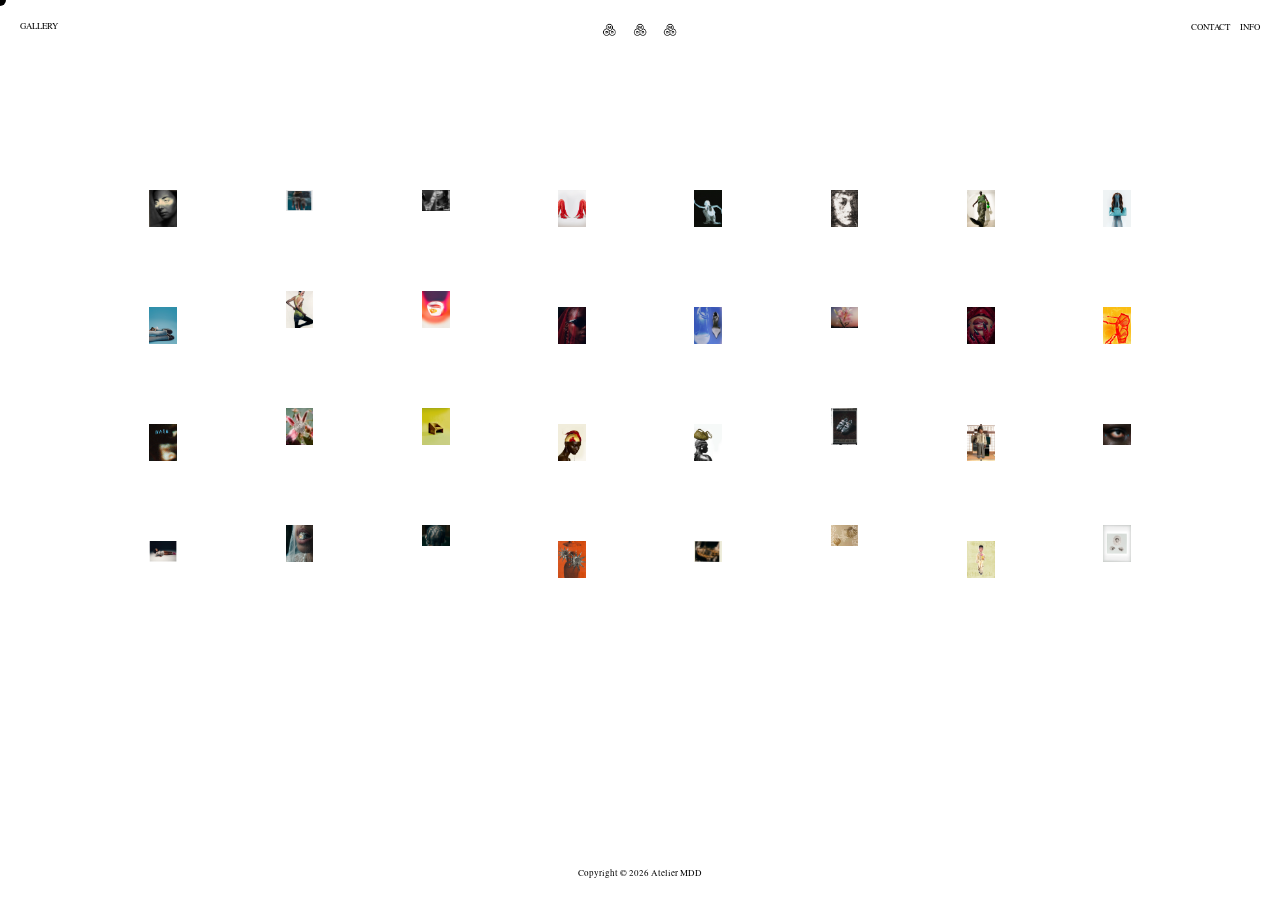
==== gallery.html @ 3c40cfc9 "flavicon all pages" ====
<!DOCTYPE html>
<html lang="fr">
<head>
    <meta charset="UTF-8">
    <meta name="viewport" content="width=device-width, initial-scale=1.0">
    <title>Maïssane - Gallery</title>
    <link rel="icon" type="image/png" href="favicon.png">
    <link rel="stylesheet" href="style.css">
    <script src="script.js" defer></script>
    <style>
        .gallery-masonry img {
            position: relative;
            display: block; /* Évite les décalages de ligne */
            cursor: pointer;
            transition: opacity 0.3s ease;
        }

        .gallery-masonry img:hover {
            opacity: 0.8;
        }

        /* NOUVEL OVERLAY GALLERY */
        #gallery-overlay {
            position: fixed;
            top: 0;
            left: 0;
            width: 100%;
            height: 100%;
            background: rgba(255, 255, 255, 0.6);
            z-index: 2000; /* Maintenu à 2000 pour que l'expertise-list (2001) soit au-dessus */
            display: flex;
            justify-content: center;
            align-items: center;
            cursor: zoom-out;
            opacity: 0;
            visibility: hidden;
            pointer-events: none;
            transition: opacity 0.3s cubic-bezier(0.4, 0, 0.2, 1), visibility 0.3s;
        }

        #gallery-overlay.active {
            opacity: 1;
            visibility: visible;
            pointer-events: auto;
        }

        #gallery-overlay img {
            max-width: 90%;
            max-height: 85vh;
            object-fit: contain;
            box-shadow: 0 0 40px rgba(211, 211, 211, 0.5);
            cursor: zoom-out;
        }

        body.gallery-open {
            overflow: hidden;
        }
        
        /* Désactiver le curseur sur mobile/tablette */
        @media (max-width: 1024px) {
            .cursor-follower {
                display: none !important;
            }
        }

    </style>
</head>
<body class="is-gallery">
    <div class="cursor-follower"></div>

    <header class="site-header">
        <nav>
            <div class="nav-left">
                <a href="gallery.html" class="nav-item">GALLERY</a>
            </div>
            <div class="nav-right">
                <a href="#" class="nav-item" id="contact-btn">CONTACT</a>
                <a href="info.html" class="nav-item">INFO</a>
            </div>
        </nav>
    </header>

    <div class="expertise-list">
        <span>ARTISTIC DIRECTION</span>
        <span>ILLUSTRATION</span>
        <span>GRAPHIC DESIGN</span>
        <span>BRANDING</span>
        <span>TYPOGRAPHY</span>
        <span>SCENOGRAPHY</span>
        <span>MOTION DESIGN</span>
        <span>PACKAGING</span>
        <span>POSTER</span>
        <span>EDITORIAL</span>
        <span>ARTIFICIAL INTELLIGENCE</span>
        <span>PHOTO EDITING</span>
        <span>FILM DIRECTOR</span>
        <span>WEBSITE</span>
    </div>

    <main class="hero">
        <div class="logo-container">
            <a href="index.html">
                <img src="projets/logo/anim_logovf.gif" alt="Maïssane Animated Logo" class="animated-main-logo">
            </a>
        </div>

        <section class="gallery-section">
            <div class="gallery-masonry">
                <!-- 18 images réparties sur 8 colonnes -->
                <img src="projets/gallery/17.webp" alt="Gallery image 17">
                <img src="projets/gallery/01.webp" alt="Gallery image 1">
                <img src="projets/gallery/02.webp" alt="Gallery image 2">
                <img src="projets/gallery/03.webp" alt="Gallery image 3">
                <img src="projets/gallery/04.webp" alt="Gallery image 4">
                <img src="projets/gallery/05.webp" alt="Gallery image 5">
                <img src="projets/gallery/06.webp" alt="Gallery image 6">
                <img src="projets/gallery/07.webp" alt="Gallery image 7">
                <img src="projets/gallery/08.webp" alt="Gallery image 8">
                <img src="projets/gallery/09.webp" alt="Gallery image 9">
                <img src="projets/gallery/18.webp" alt="Gallery image 18">
                <img src="projets/gallery/10.webp" alt="Gallery image 10">
                <img src="projets/gallery/11.webp" alt="Gallery image 11">
                <img src="projets/gallery/12.webp" alt="Gallery image 12">
                <img src="projets/gallery/13.webp" alt="Gallery image 13">
                <img src="projets/gallery/14.webp" alt="Gallery image 14">
                <img src="projets/gallery/15.webp" alt="Gallery image 15">
                <img src="projets/gallery/16.webp" alt="Gallery image 16">
                <img src="projets/gallery/19.webp" alt="Gallery image 19">
                <img src="projets/gallery/20.webp" alt="Gallery image 20">
                <img src="projets/gallery/21.webp" alt="Gallery image 21">
                <img src="projets/gallery/22.webp" alt="Gallery image 22">
                <img src="projets/gallery/23.webp" alt="Gallery image 23">
                <img src="projets/gallery/24.webp" alt="Gallery image 24">
                <img src="projets/gallery/25.webp" alt="Gallery image 25">
                <img src="projets/gallery/26.webp" alt="Gallery image 26">
                <img src="projets/gallery/27.webp" alt="Gallery image 27">
                <img src="projets/gallery/28.webp" alt="Gallery image 28">
                <img src="projets/gallery/29.webp" alt="Gallery image 29">
                <img src="projets/gallery/30.webp" alt="Gallery image 30">
                <img src="projets/gallery/31.webp" alt="Gallery image 31">
                <img src="projets/gallery/32.webp" alt="Gallery image 32">


            </div>
            <footer class="site-footer">Copyright © 2026 Atelier MDD</footer>
        </section>
    </main>

    <!-- NOUVEL OVERLAY POUR L'AGRANDISSEMENT -->
    <div id="gallery-overlay">
        <img src="" alt="Expanded view" id="gallery-full-img">
    </div>

    <div id="contact-overlay">
        <div class="overlay-content">
            <div class="contact-details">
                <span class="contact-item">Let's work together</span>
                <a href="mailto:maissane.dia@gmail.com" class="contact-item contact-email">maissane.dia@gmail.com</a>
                <a href="tel:+33618434195" class="contact-item contact-phone">+33 6 18 43 41 95</a>
                <a href="https://www.linkedin.com/in/maïssane-dia-deverre-a1b712229/" target="_blank" class="contact-item contact-linkedin">LinkedIn</a>
                <a href="https://www.instagram.com/maissane.ddv/" target="_blank" class="contact-item contact-instagram">Instagram</a>
            </div>
        </div>
    </div>

    <script>
        document.addEventListener('DOMContentLoaded', () => {
            const galleryImages = document.querySelectorAll('.gallery-masonry img');
            const overlay = document.getElementById('gallery-overlay');
            const fullImg = document.getElementById('gallery-full-img');
            
            // Ouvrir l'overlay
            galleryImages.forEach(img => {
                img.addEventListener('click', () => {
                    fullImg.src = img.src;
                    overlay.classList.add('active');
                    document.body.classList.add('gallery-open');
                });
            });

            // Fonctions de fermeture
            const closeGallery = () => {
                overlay.classList.remove('active');
                document.body.classList.remove('gallery-open');
                setTimeout(() => { if(!overlay.classList.contains('active')) fullImg.src = ''; }, 300); // Nettoie la source après l'animation
            };

            overlay.addEventListener('click', () => {
                closeGallery();
            });

            // Touche Échap
            document.addEventListener('keydown', (e) => {
                if (e.key === 'Escape' && overlay.classList.contains('active')) {
                    closeGallery();
                }
            });
        });
    </script>
</body>
</html>
---- style.css ----
/* --- CORRECTION CONTACT OVERLAY --- */

#contact-overlay {
  position: fixed;
  top: 0;
  left: 0;
  width: 100%;
  height: 100%;
  background-color: #000; /* À adapter selon votre charte */
  z-index: 9999;
  
  /* Centrage fluide du contenu */
  display: flex;
  flex-direction: column;
  justify-content: center;
  
  /* Padding proportionnel au viewport pour éviter les bords collés */
  padding: clamp(1.5rem, 8vw, 6rem);
  box-sizing: border-box;
  
  /* Gestion de l'affichage */
  opacity: 0;
  visibility: hidden;
  transition: opacity 0.4s cubic-bezier(0.25, 1, 0.5, 1), visibility 0.4s;
}

#contact-overlay.active {
  opacity: 1;
  visibility: visible;
}

.overlay-content {
  width: 100%;
  max-width: 1600px; /* Limite sur écrans ultra-larges */
  margin: 0 auto;
}

.contact-details {
  display: flex;
  /* Disposition verticale stable pour tous les viewports non-desktop */
  flex-direction: column;
  align-items: flex-start;
  
  /* Gap fluide : s'adapte à la hauteur disponible sans calculs fixes */
  gap: clamp(1.5rem, 5vh, 4rem);
}

.contact-item {
  color: #fff;
  text-decoration: none;
  line-height: 1.1;
  font-weight: 500;
  
  /* Taille de texte ultra-adaptative */
  /* Min: 1.5rem, Idéal: 7vw, Max: 5rem */
  font-size: clamp(1.5rem, 7vw, 5rem);
  
  /* Sécurité anti-débordement pour les emails longs sur écrans très étroits */
  word-break: break-word;
  max-width: 100%;
  
  transition: opacity 0.3s ease;
}

.contact-item:hover {
  opacity: 0.5;
}

/* --- RÉTABLISSEMENT DESKTOP --- */
/* On ne repasse en horizontal que lorsque l'espace est amplement suffisant (Desktop) */
@media (min-width: 1024px) {
  .contact-details {
    /* Si vous souhaitez conserver l'alignement horizontal sur Desktop sans régression */
    flex-direction: row;
    flex-wrap: wrap;
    justify-content: space-between;
    align-items: flex-end;
  }

  .contact-item {
    /* Ajustement de la taille pour le format horizontal */
    font-size: clamp(1.2rem, 3vw, 2.5rem);
    max-width: auto;
  }
}
/* --- CORRECTION CONTACT OVERLAY --- */

#contact-overlay {
  position: fixed;
  top: 0;
  left: 0;
  width: 100%;
  height: 100%;
  background-color: #000; /* À adapter selon votre charte */
  z-index: 9999;
  
  /* Centrage fluide du contenu */
  display: flex;
  flex-direction: column;
  justify-content: center;
  
  /* Padding proportionnel au viewport pour éviter les bords collés */
  padding: clamp(1.5rem, 8vw, 6rem);
  box-sizing: border-box;
  
  /* Gestion de l'affichage */
  opacity: 0;
  visibility: hidden;
  transition: opacity 0.4s cubic-bezier(0.25, 1, 0.5, 1), visibility 0.4s;
}

#contact-overlay.active {
  opacity: 1;
  visibility: visible;
}

.overlay-content {
  width: 100%;
  max-width: 1600px; /* Limite sur écrans ultra-larges */
  margin: 0 auto;
}

.contact-details {
  display: flex;
  /* Disposition verticale stable pour tous les viewports non-desktop */
  flex-direction: column;
  align-items: flex-start;
  
  /* Gap fluide : s'adapte à la hauteur disponible sans calculs fixes */
  gap: clamp(1.5rem, 5vh, 4rem);
}

.contact-item {
  color: #fff;
  text-decoration: none;
  line-height: 1.1;
  font-weight: 500;
  
  /* Taille de texte ultra-adaptative */
  /* Min: 1.5rem, Idéal: 7vw, Max: 5rem */
  font-size: clamp(1.5rem, 7vw, 5rem);
  
  /* Sécurité anti-débordement pour les emails longs sur écrans très étroits */
  word-break: break-word;
  max-width: 100%;
  
  transition: opacity 0.3s ease;
}

.contact-item:hover {
  opacity: 0.5;
}

/* --- RÉTABLISSEMENT DESKTOP --- */
/* On ne repasse en horizontal que lorsque l'espace est amplement suffisant (Desktop) */
@media (min-width: 1024px) {
  .contact-details {
    /* Si vous souhaitez conserver l'alignement horizontal sur Desktop sans régression */
    flex-direction: row;
    flex-wrap: wrap;
    justify-content: space-between;
    align-items: flex-end;
  }

  .contact-item {
    /* Ajustement de la taille pour le format horizontal */
    font-size: clamp(1.2rem, 3vw, 2.5rem);
    max-width: auto;
  }
}
/* --- CORRECTION CONTACT OVERLAY --- */

#contact-overlay {
  position: fixed;
  top: 0;
  left: 0;
  width: 100%;
  height: 100%;
  background-color: #000; /* À adapter selon votre charte */
  z-index: 9999;
  
  /* Centrage fluide du contenu */
  display: flex;
  flex-direction: column;
  justify-content: center;
  
  /* Padding proportionnel au viewport pour éviter les bords collés */
  padding: clamp(1.5rem, 8vw, 6rem);
  box-sizing: border-box;
  
  /* Gestion de l'affichage */
  opacity: 0;
  visibility: hidden;
  transition: opacity 0.4s cubic-bezier(0.25, 1, 0.5, 1), visibility 0.4s;
}

#contact-overlay.active {
  opacity: 1;
  visibility: visible;
}

.overlay-content {
  width: 100%;
  max-width: 1600px; /* Limite sur écrans ultra-larges */
  margin: 0 auto;
}

.contact-details {
  display: flex;
  /* Disposition verticale stable pour tous les viewports non-desktop */
  flex-direction: column;
  align-items: flex-start;
  
  /* Gap fluide : s'adapte à la hauteur disponible sans calculs fixes */
  gap: clamp(1.5rem, 5vh, 4rem);
}

.contact-item {
  color: #fff;
  text-decoration: none;
  line-height: 1.1;
  font-weight: 500;
  
  /* Taille de texte ultra-adaptative */
  /* Min: 1.5rem, Idéal: 7vw, Max: 5rem */
  font-size: clamp(1.5rem, 7vw, 5rem);
  
  /* Sécurité anti-débordement pour les emails longs sur écrans très étroits */
  word-break: break-word;
  max-width: 100%;
  
  transition: opacity 0.3s ease;
}

.contact-item:hover {
  opacity: 0.5;
}

/* --- RÉTABLISSEMENT DESKTOP --- */
/* On ne repasse en horizontal que lorsque l'espace est amplement suffisant (Desktop) */
@media (min-width: 1024px) {
  .contact-details {
    /* Si vous souhaitez conserver l'alignement horizontal sur Desktop sans régression */
    flex-direction: row;
    flex-wrap: wrap;
    justify-content: space-between;
    align-items: flex-end;
  }

  .contact-item {
    /* Ajustement de la taille pour le format horizontal */
    font-size: clamp(1.2rem, 3vw, 2.5rem);
    max-width: auto;
  }
}
/* --- CORRECTION CONTACT OVERLAY --- */

#contact-overlay {
  position: fixed;
  top: 0;
  left: 0;
  width: 100%;
  height: 100%;
  background-color: #000; /* À adapter selon votre charte */
  z-index: 9999;
  
  /* Centrage fluide du contenu */
  display: flex;
  flex-direction: column;
  justify-content: center;
  
  /* Padding proportionnel au viewport pour éviter les bords collés */
  padding: clamp(1.5rem, 8vw, 6rem);
  box-sizing: border-box;
  
  /* Gestion de l'affichage */
  opacity: 0;
  visibility: hidden;
  transition: opacity 0.4s cubic-bezier(0.25, 1, 0.5, 1), visibility 0.4s;
}

#contact-overlay.active {
  opacity: 1;
  visibility: visible;
}

.overlay-content {
  width: 100%;
  max-width: 1600px; /* Limite sur écrans ultra-larges */
  margin: 0 auto;
}

.contact-details {
  display: flex;
  /* Disposition verticale stable pour tous les viewports non-desktop */
  flex-direction: column;
  align-items: flex-start;
  
  /* Gap fluide : s'adapte à la hauteur disponible sans calculs fixes */
  gap: clamp(1.5rem, 5vh, 4rem);
}

.contact-item {
  color: #fff;
  text-decoration: none;
  line-height: 1.1;
  font-weight: 500;
  
  /* Taille de texte ultra-adaptative */
  /* Min: 1.5rem, Idéal: 7vw, Max: 5rem */
  font-size: clamp(1.5rem, 7vw, 5rem);
  
  /* Sécurité anti-débordement pour les emails longs sur écrans très étroits */
  word-break: break-word;
  max-width: 100%;
  
  transition: opacity 0.3s ease;
}

.contact-item:hover {
  opacity: 0.5;
}

/* --- RÉTABLISSEMENT DESKTOP --- */
/* On ne repasse en horizontal que lorsque l'espace est amplement suffisant (Desktop) */
@media (min-width: 1024px) {
  .contact-details {
    /* Si vous souhaitez conserver l'alignement horizontal sur Desktop sans régression */
    flex-direction: row;
    flex-wrap: wrap;
    justify-content: space-between;
    align-items: flex-end;
  }

  .contact-item {
    /* Ajustement de la taille pour le format horizontal */
    font-size: clamp(1.2rem, 3vw, 2.5rem);
    max-width: auto;
  }
}
/* --- CORRECTION CONTACT OVERLAY --- */

#contact-overlay {
  position: fixed;
  top: 0;
  left: 0;
  width: 100%;
  height: 100%;
  background-color: #000; /* À adapter selon votre charte */
  z-index: 9999;
  
  /* Centrage fluide du contenu */
  display: flex;
  flex-direction: column;
  justify-content: center;
  
  /* Padding proportionnel au viewport pour éviter les bords collés */
  padding: clamp(1.5rem, 8vw, 6rem);
  box-sizing: border-box;
  
  /* Gestion de l'affichage */
  opacity: 0;
  visibility: hidden;
  transition: opacity 0.4s cubic-bezier(0.25, 1, 0.5, 1), visibility 0.4s;
}

#contact-overlay.active {
  opacity: 1;
  visibility: visible;
}

.overlay-content {
  width: 100%;
  max-width: 1600px; /* Limite sur écrans ultra-larges */
  margin: 0 auto;
}

.contact-details {
  display: flex;
  /* Disposition verticale stable pour tous les viewports non-desktop */
  flex-direction: column;
  align-items: flex-start;
  
  /* Gap fluide : s'adapte à la hauteur disponible sans calculs fixes */
  gap: clamp(1.5rem, 5vh, 4rem);
}

.contact-item {
  color: #fff;
  text-decoration: none;
  line-height: 1.1;
  font-weight: 500;
  
  /* Taille de texte ultra-adaptative */
  /* Min: 1.5rem, Idéal: 7vw, Max: 5rem */
  font-size: clamp(1.5rem, 7vw, 5rem);
  
  /* Sécurité anti-débordement pour les emails longs sur écrans très étroits */
  word-break: break-word;
  max-width: 100%;
  
  transition: opacity 0.3s ease;
}

.contact-item:hover {
  opacity: 0.5;
}

/* --- RÉTABLISSEMENT DESKTOP --- */
/* On ne repasse en horizontal que lorsque l'espace est amplement suffisant (Desktop) */
@media (min-width: 1024px) {
  .contact-details {
    /* Si vous souhaitez conserver l'alignement horizontal sur Desktop sans régression */
    flex-direction: row;
    flex-wrap: wrap;
    justify-content: space-between;
    align-items: flex-end;
  }

  .contact-item {
    /* Ajustement de la taille pour le format horizontal */
    font-size: clamp(1.2rem, 3vw, 2.5rem);
    max-width: auto;
  }
}
@font-face {
    font-family: 'TexGyreHerosCn';
    src: url('fonts/texgyreheroscn-regular.woff') format('woff');
    font-weight: normal;
    font-style: normal;
}

@font-face {
    font-family: 'NimbusRoman';
    src: url('fonts/nimbus-roman-no9-l.regular.otf') format('opentype');
    font-weight: normal;
    font-style: normal;
}

@font-face {
    font-family: 'NimbusRomanBold';
    src: url('fonts/nimbus-roman-no9-l.regular.otf') format('opentype');
    font-weight: normal;
    font-style: normal;
}

@font-face {
    font-family: 'NimbusRomanItalic';
    src: url('fonts/nimbus-roman-no9-l.regular-italic.otf') format('opentype');
    font-weight: normal;
    font-style: italic;
}

@font-face {
    font-family: 'TexGyreHerosCn-Bold';
    src: url('fonts/texgyreheroscn-bold.woff') format('woff');
    font-weight: bold;
    font-style: normal;
}

:root {
    --bg-color: #ffffff;
    --text-color: #000000;
    --accent-color: var(--text-color);
    --font-main: 'NimbusRoman', serif;
    --text-size: 8px; /* Taille unifiée pour tout le texte */
    --header-link-color: #000000;
    --header-link-hover-color: var(--header-link-color);
}

* {
    margin: 0;
    padding: 0;
    box-sizing: border-box;
    cursor: none !important; /* Force la disparition du curseur système partout */
}

body {
    background-color: var(--bg-color);
    color: var(--text-color);
    font-family: var(--font-main);
    height: 100vh;
    overflow: hidden;
    display: flex;
    flex-direction: column;
    transition: background-color 0.4s ease, color 0.4s ease;
}

body.preloading {
    /* Empêche le scroll pendant l'animation */
    overflow: hidden;
}

/* --- État INFO --- */
body.is-info {
    --bg-color: #131211;     /* Fond sombre */
    --text-color: #ffffff;   /* Texte doré */
    --header-link-color: var(--text-color); /* Les liens du header utilisent la couleur du texte de la page */
    --header-link-hover-color: #ffffff;    /* Force le hover en blanc pour éviter le noir */
    height: 100vh;
    overflow: hidden;
}

/* Force la couleur jaune pour le bouton GALLERY sur la page Info */
body.is-info .nav-left .nav-item {
    color: #474747;
}

/* --- SITE FOOTER --- */
.site-footer {
    position: fixed;
    bottom: 20px;
    left: 0;
    width: 100%;
    z-index: 5000; /* Toujours visible au-dessus du contenu */
    font-family: 'NimbusRoman', serif;
    font-size: 9px;
    text-align: center;
    text-transform: none;
    pointer-events: none; /* Permet de cliquer sur le contenu situé derrière */
    color: #000; /* Par défaut pour index et gallery */
    transition: color 0.3s ease;
}

/* Adaptation du contraste selon la page ou l'état */
body.is-info .site-footer { color: #fff; }
@media (max-width: 768px) {
    body.is-info .site-footer {
        display: none;
    }
}
body.overlay-open .site-footer { color: #000 !important; }

body.is-info .projects-section {
    display: none;
}

body.is-info .cursor-follower {
    background-color: var(--text-color);
}

/* --- Custom Cursor --- */
.cursor-follower {
    position: fixed;
    top: 0;
    left: 0;
    width: 12px;
    height: 12px;
    background-color: var(--text-color);
    border-radius: 50%;
    pointer-events: none;
    z-index: 9999;
    transform: translate(-50%, -50%);
    transition: width 0.2s ease, height 0.2s ease, background-color 0.2s;
    display: flex;
    align-items: center;
    justify-content: center;
    white-space: nowrap;
    font-size: 12px;
    color: #fff;
    text-transform: uppercase;
    letter-spacing: 0.05em;
}

.cursor-follower.active {
    width: auto;
    height: auto;
    padding: 8px 12px;
    border-radius: 4px;
    background-color: var(--text-color);
}

/* --- Correction du conflit Curseur / Texte sur Info --- */
.cursor-follower.nav-hover {
    background-color: transparent !important;
    border: 1px solid currentColor; /* Utilise la couleur du texte (blanc sur info, noir sur index) */
}

/* --- Header --- */
.site-header {
    padding: 20px 20px;
    width: 100%;
    position: fixed;
    top: 0;
    left: 0;
    z-index: 4000; /* Le plus élevé pour que la navigation soit toujours cliquable */
    font-family: 'NimbusRomanBold', serif;
    pointer-events: none; /* Laisse passer les clics à travers le header vide */
}

.site-header nav {
    display: flex;
    justify-content: space-between;
    align-items: center; /* Aligne GALLERY, CONTACT et INFO sur la même ligne horizontale */
    width: 100%;
}

.site-header .nav-item {
    text-decoration: none;
    color: var(--header-link-color);
    font-size: calc(var(--text-size) * 1.1);
    font-weight: 500;
    transition: color 0.3s ease;
    display: inline-block; /* Stabilise le conteneur */
    line-height: 1;        /* Empêche les variations de hauteur de ligne */
    vertical-align: middle;
    pointer-events: auto; /* Réactive le clic sur les liens de navigation */
}

.site-header .nav-item:hover {
    color: var(--header-link-hover-color);
    font-family: 'NimbusRomanItalic', serif;
}

.site-header .nav-right {
    display: flex;
    align-items: center;
    gap: 10px;
}

.expertise-list {
    position: fixed;
    top: 48%; /* Légèrement remonté pour une meilleure harmonie visuelle */
    left: 0;
    width: 100%;
    transform: translateY(-50%);
    display: flex;
    justify-content: flex-start;
    width: max-content;
    gap: 15px;
    padding: 0;
    z-index: 2001; /* Au-dessus de l'overlay de la galerie (z-index: 2000) */
    pointer-events: none; /* Permet de cliquer à travers la liste */
    background: transparent;
    mix-blend-mode: difference;

    /* Typographie compacte et responsive */
    font-family: 'NimbusRoman', serif;
    font-style: regular;
    font-size: clamp(8px, 0.5vw, 12px); /* Assure une taille lisible, s'adapte mais ne devient pas trop petit */
    color: #000000; /* Indispensable pour l'effet différence sur fond blanc */
    text-transform: uppercase;
    line-height: 1; /* Assure que le texte ne se chevauche pas */
    letter-spacing: 0.6em;
    white-space: nowrap;
    animation: expertise-marquee 70s linear infinite;
    will-change: transform;
}

/* Masquer l'expertise list sur mobile uniquement pour l'index */
@media (max-width: 768px) {
    body:not(.is-info):not(.is-gallery) .expertise-list {
        display: none;
    }
}

.expertise-list span {
    display: inline-block;
    /* mix-blend-mode est appliqué sur le parent, pas besoin de le répéter ici */
    flex-shrink: 0;
}

@keyframes expertise-marquee {
    from { transform: translateY(-50%) translateX(0); }
    to { transform: translateY(-50%) translateX(-50%); }
}

body.is-info .expertise-list {
    display: none;
}

/* --- Hero / Logo --- */
.hero {
    flex-grow: 1;
    display: flex;
    flex-direction: column;
    align-items: center;
    justify-content: flex-start; /* Aligne le contenu en haut du conteneur */
    padding-top: 10px; /* Augmentation de l'espace pour décaler le logo vers le bas */
}

.logo-container {
    text-align: center;
    width: 100%;
    display: flex;
    flex-direction: column;
    align-items: center;
    position: fixed; 
    top: 16px;      /* Aligne le logo exactement sur le padding du header */
    left: 0;
    z-index: 4001;  /* Assure que le logo est au-dessus du header (4000) */
    pointer-events: none; /* Permet de cliquer sur les menus derrière le conteneur invisible */
    transition: transform 0.5s cubic-bezier(0.25, 1, 0.5, 1);
}

.logo-container a {
    display: inline-flex;
    text-decoration: none;
    pointer-events: auto;
}

.main-logo {
    width: 100px; /* Taille réduite de 20% (120px -> 96px) */
    height: auto;
    display: block;
    margin: 0 auto;
    transition: transform 0.4s ease;
}

/* Styles pour le nouveau logo animé */
.animated-main-logo {
    display: block;
    height: 24px; /* Taille réduite de 20% supplémentaires (36px -> 29px) */
    width: auto;
    object-fit: contain;
    margin: 0 auto;
    transition: transform 0.5s ease;
}

/* État Logo quand un projet est ouvert (Desktop) */
body.project-open .main-logo {
}

.subtext {
    display: block;
    text-decoration: none;
    color: var(--header-link-color);
    margin-top: 2px;
    font-size: clamp(8px, 1.1vw, var(--text-size));
    text-transform: uppercase;
    letter-spacing: 0.2em;
    font-weight: 500;
    overflow: hidden; /* Creates the mask for the animation */
    transition: color 0.3s ease, opacity 0.3s ease, visibility 0.3s;
    
    /* Centrage du bloc, mais alignement gauche du texte */
    width: fit-content;
    margin-left: auto;
    margin-right: auto;
    text-align: left;
    white-space: pre-line; /* Permet les sauts de ligne (\n) */
}

.subtext:hover {
    color: var(--header-link-hover-color);
    font-family: 'NimbusRomanItalic', serif;
    font-style: italic;
}

.subtext-inner {
    display: inline-block; /* Allows transform to be applied */
    transform: translateY(-110%); /* Start position: hidden above */
    animation: reveal-down 4s cubic-bezier(0.16, 1, 0.3, 1) 0.2s forwards;
}

@keyframes reveal-down {
    to {
        transform: translateY(0);
    }
}

/* --- Project Strip (Bottom) --- */
.project-strip {
    position: fixed;
    bottom: 0;
    left: 0;
    width: 100%;
    height: 600px; /* Augmenté pour accueillir le nouveau format vertical */
    overflow-x: auto; /* Active le scroll natif */
    overflow-y: hidden;
    scroll-behavior: auto; /* Important: doit être auto pour le reset invisible */
    -webkit-overflow-scrolling: touch; /* Fluidité iOS */
    z-index: 80;
    scrollbar-width: none; /* Cache la scrollbar (Firefox) */
}

.project-strip::-webkit-scrollbar {
    display: none; /* Cache la scrollbar (Chrome/Safari) */
}

.project-strip-inner {
    display: flex;
    flex-direction: row;
    flex-wrap: nowrap;
    gap: 15px; /* Espacement constant et élégant */
    padding: 0 20px 20px 20px;
    align-items: flex-end;
    width: max-content;
    /* L'animation CSS est supprimée pour laisser place au scroll natif */
}


.project-item {
    flex: 0 0 auto;
    height: 600px; 
    aspect-ratio: 1 / 2; /* Passage à un format plus vertical pour ne pas impacter la largeur */
    position: relative;
    overflow: hidden;
    border-radius: 0; /* Bords droits et non arrondis */
    opacity: 1; /* Opacité à 100% */
    filter: grayscale(100%) sepia(20%) brightness(0.95) contrast(1.1); /* Rendu Noir et Beige */
    transition: transform 0.4s cubic-bezier(0.16, 1, 0.3, 1), opacity 0.4s ease, filter 0.4s ease;
    will-change: transform; /* Optimisation performance hover */
}
@media (max-width: 768px) {
    .project-strip, .project-item {
        height: 70vh; /* Hauteur relative au viewport pour éviter les débordements */
    }
    .project-item {
        filter: none; /* Désactive les filtres gourmands sur mobile pour garantir la fluidité */
        opacity: 0.9;
    }
}
/* --- GALLERY PAGE --- */
.is-gallery {
    overflow-y: auto !important; /* Autorise le scroll pour voir toute la galerie */
    height: auto;
    min-height: 100vh;
}

.gallery-section {
    width: 100%;
    padding: 160px 70px 70px 70px; /* Augmente l'espace sous le header fixe sur Desktop */
}

.gallery-masonry {
    column-count: 8;
    column-gap: 90px;
    max-width: 1000px;
    margin: 20px auto;
}

.gallery-masonry img {
    width: 60%;
    height: auto;
    display: block;
    margin: 0 auto 80px auto; /* Centre l'image dans sa colonne pour équilibrer la grille */
    break-inside: avoid; /* Empêche l'image de se couper entre deux colonnes */
    pointer-events: auto; /* Réactive les interactions */
}


/* Responsive Gallery */
@media (max-width: 1000px) {
    .gallery-section { padding: 130px 80px 70px 80px; } /* Augmente l'espace sous le logo fixe et ajuste le centrage */
    .gallery-masonry { 
        column-count: 4; 
        column-gap: 15px; /* Resserre les colonnes horizontalement */
        margin-top: 0px;   /* Supprime la marge au-dessus des images pour les remonter vers le logo */
    }
    .gallery-masonry img:nth-child(n) { margin-top: 70px; } /* Augmente le décalage vertical aléatoire sur mobile */
    
    .gallery-masonry img {
        width: 60%; /* Réduction de 20% supplémentaire par rapport au desktop (80% -> 60%) */
        margin-bottom: 2px; /* Augmente l'espace vertical entre les images d'une même colonne */
        margin-left: auto;
        margin-right: auto;
    }
}

/* Masquer le contenu des pages quand l'overlay CONTACT est ouvert */
body.overlay-open .project-strip,
body.overlay-open .gallery-section,
body.overlay-open .info-main,
body.overlay-open #project-overlay {
    opacity: 0 !important;
    pointer-events: none;
    transition: opacity 0.4s ease;
}


.project-item:hover {
    transform: scale(1.02); /* Un scale est plus "premium" et moins risqué qu'un translateY */
    opacity: 1;
    filter: grayscale(0%) contrast(1);
}

body.is-info .projects-section {
    display: none;
}

/* --- Preloader --- */
#preloader {
    position: fixed;
    top: 0;
    left: 0;
    width: 100vw;
    height: 100vh;
    background: #ffffff;
    z-index: 10000;
    display: flex;
    align-items: center;
    justify-content: center;
    transition: opacity 1.2s cubic-bezier(0.4, 0, 0.2, 1);
}

.preloader-gif {
    width: 300px; /* Réduit de 30% (500px -> 350px) */
    height: auto;
    display: block;
}

/* --- MAIN CONTAINER FOR INFO PAGE --- */
.info-main {
    width: 100%;
    height: 100vh;
    position: relative; /* For absolute positioning of image-col if needed, or for grid */
}

/* --- INFO PAGE LAYOUT --- */
.info-container {
    width: 100%;
    height: 100%;
    max-width: 1920px;
    margin: 0 auto;
    display: flex;
    flex-direction: column;
    padding-top: 0; /* Padding géré par .hero comme sur index */
}

body.is-info .hero {
    flex-grow: 0;
}

.info-grid {
    flex-grow: 1;
    padding: 0; /* Remove padding from grid itself, will be added to right content */
    display: grid;
    grid-template-columns: 20vw 1fr; /* Moins large : réduction de l'axe image */
    /* gap: 40px; -- Gap will be managed by the right content wrapper */
    align-items: stretch;
    font-size: 10px; /* Base font size as per prompt */
    overflow: hidden; /* Hide overflow from image */
}

/* Colonnes génériques */
.info-col {
    display: flex;
    flex-direction: column;
    /* height: 100%; -- Removed as it can conflict with flex/grid children */
}

/* Col 2 → Approach + Exhibitions */
.col-text-wrapper {
    display: flex;
    flex-direction: column;
    gap: 20px; /* Adjusted gap for consistency */
    justify-content: flex-start;
}

/* Col 1 (gauche) → image */
.info-col.col-image {
    grid-column: 1; /* Explicitly place it in the first column */
    position: relative; /* For absolute positioning of image-scroll-container */
    overflow: hidden; /* To hide parts of the image that are not scrolling */
    height: 100vh; /* Ensure it takes full height of the grid cell */
    z-index: 101; /* Above header (z-index 100) */
}

.image-scroll-container {
    position: absolute;
    top: 0;
    left: 0;
    width: 100%;
    height: 200%; /* Double height for seamless loop */
    animation: scroll-vertical 60s linear infinite;
}

.portrait-img {
    width: 80%; /* Plus petite : l'image ne sature plus la colonne */
    margin: 0 auto; /* Centrage horizontal dans la colonne de gauche */
    height: 50%; /* Each image takes half the container height */
    object-fit: cover;
    object-position: center; /* Center the image within its half */
    display: block; /* Remove extra space below image */
}

@keyframes scroll-vertical {
    from { transform: translateY(0); }
    to { transform: translateY(-50%); } /* Move up by half the container height */
}

/* Wrapper for the right content */
.info-right-content-wrapper {
    grid-column: 2;
    display: grid;
    grid-template-columns: repeat(4, 1fr); /* 4 colonnes pour le texte */
    gap: 30px;
    padding: 100px 40px;
    overflow-y: auto; /* Allow scrolling if content overflows */
    height: 100vh; /* Ensure it takes full height */
    text-align: left; /* Justifié à gauche */
    align-items: start;
}

/* Section Approach */
.approach-section {
    grid-column: 1; /* Première colonne */
    margin-bottom: 40px;
}

.approach-text {
    font-family: 'NimbusRoman', serif;
    font-size: 12.6px; /* Réduit de 0.3pt (approx 0.4px) */
    line-height: 1.3;
    max-width: none;
    margin: 0;
    text-transform: none !important;
}

/* Titres de sections (Clients, Exhibitions, Experience) */
.list-title {
    font-family: 'NimbusRoman', serif;
    font-size: 11px; /* Réduit de 0.3pt */
    text-transform: uppercase;
    letter-spacing: 0em; /* Adjusted letter spacing */
    margin-bottom: 20px; /* Marge identique pour toutes les sections */
    color: #ffffff;
    opacity: 1;
    line-height: 1;
    white-space: nowrap;
}

/* --- Bouton More Info / Less Info --- */
.more-info-toggle-btn {
    background: none;
    border: none;
    padding: 0;
    margin-top: 20px;
    color: #fcff5e;
    font-family: 'NimbusRoman', serif;
    font-size: 12.6px; /* Réduit de 0.3pt */
    letter-spacing: 0.1em;
    display: block; /* Force le passage à la ligne sous l'approche */
    transition: font-family 0.3s ease;
    text-decoration: none;
}

.more-info-toggle-btn:hover {
    font-family: 'NimbusRomanItalic', serif;
    font-style: italic;
}

/* Masquage initial du contenu */
.togglable-content {
    display: none !important;
}

/* Affichage du contenu quand le bouton est cliqué */
body.show-more-info .togglable-content {
    display: block !important;
}

/* Cas particulier pour col-clients qui utilise flex */
body.show-more-info div.col-clients.togglable-content {
    display: flex !important;
}

.col-clients {
    grid-column: 3; /* Prend les 3 colonnes restantes */
    width: 100%;
}

.client-grid {
    display: flex;
    flex-direction: column;
    align-items: flex-start;
}

.experience-section {
    grid-column: 2; /* Placement dans la deuxième colonne vide */
}

.exhibitions-section {
    grid-column: 4; /* Aligné sous l'approche dans la colonne 1 */
}

.client-subtitle{
    font-family: 'NimbusRoman', serif;
    font-size: 12.6px; /* Réduit de 0.3pt */
    opacity: 30%; /* Keep opacity */
    color: rgba(255, 255, 255, 0.817); /* Keep color */
    line-height: 1.1;
    margin-bottom: 2px;
}

.spacer-top {
    margin-top: 10px;
}

.clean-list {
    list-style: none;
    padding: 0;
    margin: 0;
    display: block;
}

.clean-list li {
    font-family: 'NimbusRoman', serif;
    font-size: 12.6px; /* Réduit de 0.3pt */
    line-height: 1.1; /* Reduced line height */
    margin-bottom: 2px; /* Adjusted margin */
}

/* --- Responsive Mobile --- */
@media (max-width: 768px) {
    .info-grid {
        grid-template-columns: 35vw 1fr; /* Maintain split layout */
    }

    .info-right-content-wrapper {
        grid-template-columns: repeat(2, 1fr); /* Passage du texte en 2 colonnes */
        gap: 40px 20px; /* Espacement vertical et horizontal */
        padding: 80px 15px; /* Réduction du padding pour les petits écrans */
        overflow-x: hidden; /* Sécurité anti-scroll horizontal */
        width: 100%;
    }

    .approach-section {
        grid-column: 1;
        margin-bottom: 0; /* On laisse le gap de la grille gérer l'espace */
    }

    .experience-section {
        grid-column: 2;
    }

    .col-clients {
        grid-column: 1; /* Déplacement de la 3ème colonne vers la 1ère sur mobile */
    }

    .exhibitions-section {
        grid-column: 2; /* Déplacement de la 4ème colonne vers la 2ème sur mobile */
    }

    /* Correction pour éviter que le texte ne sorte de l'écran sur mobile */
    .info-right-content-wrapper section,
    .info-right-content-wrapper div {
        min-width: 0; /* Empêche l'élément de pousser la largeur de la colonne */
        word-break: break-word; /* Force la rupture des mots longs */
    }

    .list-title {
        white-space: normal; /* Autorise le retour à la ligne des titres de sections */
    }

    .info-right-content-wrapper {
        /* Ajustement du padding-bottom pour laisser de la place au footer fixe */
        padding: 80px 15px 60px 15px; 
    }
}

/* --- MOBILE (≤ 768px) : Verrouillage scroll vertical --- */
@media (max-width: 768px) {
    body:not(.is-info):not(.is-gallery) {
        overflow: hidden;
        height: 100vh;
        position: fixed; /* Verrouille totalement le scroll vertical de la page */
        width: 100%;
    }
}

/* --- CONTACT OVERLAY & INTERACTIONS --- */
#contact-overlay {
    position: fixed;
    top: 0;
    left: 0;
    width: 100%;
    height: 100%;
    background-color: rgb(255, 255, 255);
    z-index: 3000; /* Au-dessus du contenu, sous le header */
    display: flex;
    justify-content: center;
    align-items: center;
    cursor: zoom-out;
    opacity: 0;
    visibility: hidden;
    transition: opacity 0.3s ease, visibility 0.3s ease;
}

#contact-overlay.active {
    opacity: 1;
    visibility: visible;
}

.overlay-content {
    display: flex;
    flex-direction: column;
    align-items: center; /* Centre les blocs verticalement */
    color: white;
    gap: 20px; /* Espacement entre la tagline et les détails */
}

.contact-tagline {
    font-family: 'NimbusRomanBold', serif;
    font-size: 1.1rem; 
    color: white;
    text-decoration: none;
    margin: 0; /* Supprime les marges par défaut */
}

.contact-details {
    display: flex;
    justify-content: center; /* Centre les éléments horizontalement */
    align-items: center;
    flex-wrap: nowrap; /* Force une seule ligne sur desktop */
    gap: 30px; /* Espacement plus large pour la clarté */

    /* Ajustement responsive pour l'espacement vertical */
    @media (max-width: 768px) {
        flex-direction: column;
        gap: 10px; /* Réduit l'espace entre les blocs de contact */
        text-align: center;
    }
}

.contact-item {
    font-family: 'NimbusRomanBold', serif;
    font-size: 1.1rem;
    color: rgb(0, 0, 0);
    text-decoration: none; /* Supprime le soulignement par défaut */
    white-space: nowrap; /* Empêche les éléments de se couper */
    line-height: 1.1;

    /* Réduction de l'interlignage en responsive */
    @media (max-width: 768px) {
        line-height: 0.9; 
    }
}

.contact-phone {
}

.contact-email {
    /* Pas de styles spécifiques ici, hérite de .contact-item */
}

.contact-email:hover,
.contact-phone:hover,
.contact-instagram:hover,
.contact-linkedin:hover {
    font-family: 'NimbusRomanItalic', serif;
    font-style: italic;
    text-decoration: none; /* Pas de soulignement au survol */
}

.contact-linkedin {
    /* Conserve le soulignement par défaut pour LinkedIn si souhaité,
       sinon, il hérite de text-decoration: none de .contact-item */
}

/* États lors de l'ouverture de l'overlay */
body.overlay-open .cursor-follower {
    background-color: black !important;
}

body.overlay-open #contact-btn {
    color: #000000 !important;
}

.nav-left, .logo-container, .site-header .nav-item {
    transition: opacity 0.3s ease, visibility 0.3s ease, color 0.3s ease;
}

/* Masquer les éléments non-essentiels quand overlay ouvert */
body.overlay-open .nav-left,
body.overlay-open .logo-container,
body.overlay-open .nav-right a[href*="info.html"] {
    opacity: 0;
    visibility: hidden;
    pointer-events: none;
}

/* =========================================
   PROJECT OVERLAY (SPA VIEW)
   ========================================= */

#project-overlay {
    position: fixed;
    top: 0;
    left: 0;
    width: 100%;
    height: 100%;
    background-color: transparent;
    z-index: 940; /* Doit être au-dessus de la nav_blur (930) pour être cliquable */
    opacity: 0;
    visibility: hidden;
    transition: opacity 0.4s ease, visibility 0.4s ease;
    display: flex; /* Pour gérer les couches */
}

#project-overlay.active {
    opacity: 1;
    visibility: visible;
}

/* --- Couche 1 : Texte Fixe (Au-dessus) --- */
.project-text-layer {
    position: fixed;
    top: 50%;
    left: 20px; /* Aligné sur la colonne GALLERY (padding header) */
    transform: translateY(-50%);
    width: 220px;
    z-index: 5000; /* PASSE AU-DESSUS DU HEADER (4000) pour garantir le clic */
    color: #1b110a;
    pointer-events: auto; /* Zone protégée : les clics ici ne ferment pas le projet */
    isolation: isolate; /* Protège le contexte de rendu pour le bouton FR/EN */
}

.project-text-layer > * {
}

.project-title {
    font-family: 'NimbusRoman', serif;
    font-size: 24px; /* Ajustable selon besoin */
    text-transform: uppercase;
    line-height: 1.3;
    margin-bottom: 20px;
}

.project-description {
    font-family: 'Nimbusbold', bold;
    font-size: 10px !important;
    letter-spacing: 0.08em !important;
    line-height: 1.3;
    margin-bottom: 30px;
    color: #1b110a;
    text-transform: none !important;
}
.project-lang-toggle {
    background: none;
    border: none;
    font-family: 'NimbusRoman', serif;
    font-size: 10px;
    font-weight: normal;
    text-transform: none;
    letter-spacing: normal;
    line-height: 1.3;
    color: #b4b4b4;
    mix-blend-mode: difference;
    padding: 10px 20px 10px 0; /* AGRANDIT LA ZONE CLIQUABLE sans changer le visuel */
    margin-left: 0px;
    display: inline-block;
    vertical-align: baseline;
    position: relative;
    z-index: 5001;
    pointer-events: auto !important; /* Force la cliquabilité */
    cursor: none;
}

.project-lang-toggle:hover {
    font-family: 'NimbusRomanItalic', serif;
    font-style: italic;
}

/* --- Couche 2 : Galerie Images (Derrière) --- */
.project-gallery-layer {
    position: absolute;
    top: 0;
    left: 0;
    width: 100%;
    height: 100%;
    z-index: 91;
    display: flex;
    align-items: center; /* Centrage vertical des images */
    align-items: flex-end; /* Aligne les images vers le bas */
    overflow-x: auto; /* Scroll horizontal natif */
    overflow-y: hidden;
    padding-left: 300px; /* Espace pour ne pas cacher la première image sous le texte */
    padding-right: 100px;
    gap: 40px;
    /* Masquer scrollbar */
    scrollbar-width: none;
    -ms-overflow-style: none;
}

.project-gallery-layer::-webkit-scrollbar {
    display: none;
}


.project-gallery-img {
    height: 60vh; /* Hauteur fixe, largeur auto */
    width: auto;
    object-fit: cover;
}

/* --- VIDEO PLAYER OVERLAY --- */
#video-overlay {
    display: none; /* Caché par défaut */
    position: fixed;
    top: 0;
    left: 0;
    width: 100%;
    height: 100%;
    background: black;
    z-index: 5000; /* Au-dessus de tout */
    align-items: center;
    justify-content: center;
}

#video-overlay.active {
    display: flex;
}



/* =========================================
   NAV_BLUR SYSTEM (Global)
   ========================================= */

.nav_blur {
    position: fixed;
    top: 0;
    left: 0;
    width: 100%;
    height: 90px;
    z-index: 930;  /* Doit être supérieur au 910 des images dans l'index.html */
    pointer-events: none;
    transform: translateZ(0);
    display: block; /* S'assure qu'il est visible sur desktop */
    top: 0px; /* Positionné directement sous le header */
    backdrop-filter: blur(8px); /* Intensité de flou de la 3ème bande en partant du bas */
    -webkit-backdrop-filter: blur(8px);
    /* Masque pour estomper la vitre en bas, créant une transition douce */
    mask-image: linear-gradient(to bottom, black 0%, black 30%, transparent 100%);
    -webkit-mask-image: linear-gradient(to bottom, black 0%, black 30%, transparent 100%);
}

/* --- Responsive Mobile --- */
@media (max-width: 1024px) {
     #project-overlay {
        display: block;
        overflow-y: auto;
        -webkit-overflow-scrolling: touch;
    }

    .project-text-layer {
        position: fixed; /* Le bloc texte devient fixe en haut de l'écran */
        inset: auto;
        top: 0;
        left: 0;
        transform: none;
        width: 100%;
        padding: 140px 20px 20px 20px; /* Remonté pour être plus haut sur la page */
        z-index: 5000; /* Passe aussi au-dessus du header sur mobile */
        display: block;
        pointer-events: auto;
        background-color: transparent; /* S'assure que le fond est transparent */
    }

    .project-title,
    .project-description {
        max-width: 100%;
    }
    .project-gallery-layer {
        position: relative;
        top: 0;
        left: 0;
        width: 100%;
        height: auto;
        z-index: 90; /* Positionné sous la lentille de flou */
        /* Ajustement du padding-top pour laisser de l'espace sous le bloc texte fixe */
        padding: 200px 20px 80px 20px; /* Marge généreuse pour que les images commencent sous le texte */
        flex-direction: column;
        overflow: visible; /* Let #project-overlay handle the scroll */
        align-items: flex-start;
        gap: 20px;
    }

    .project-gallery-img {
        width: 100%;
        height: auto;
          object-fit: contain;
    }

}
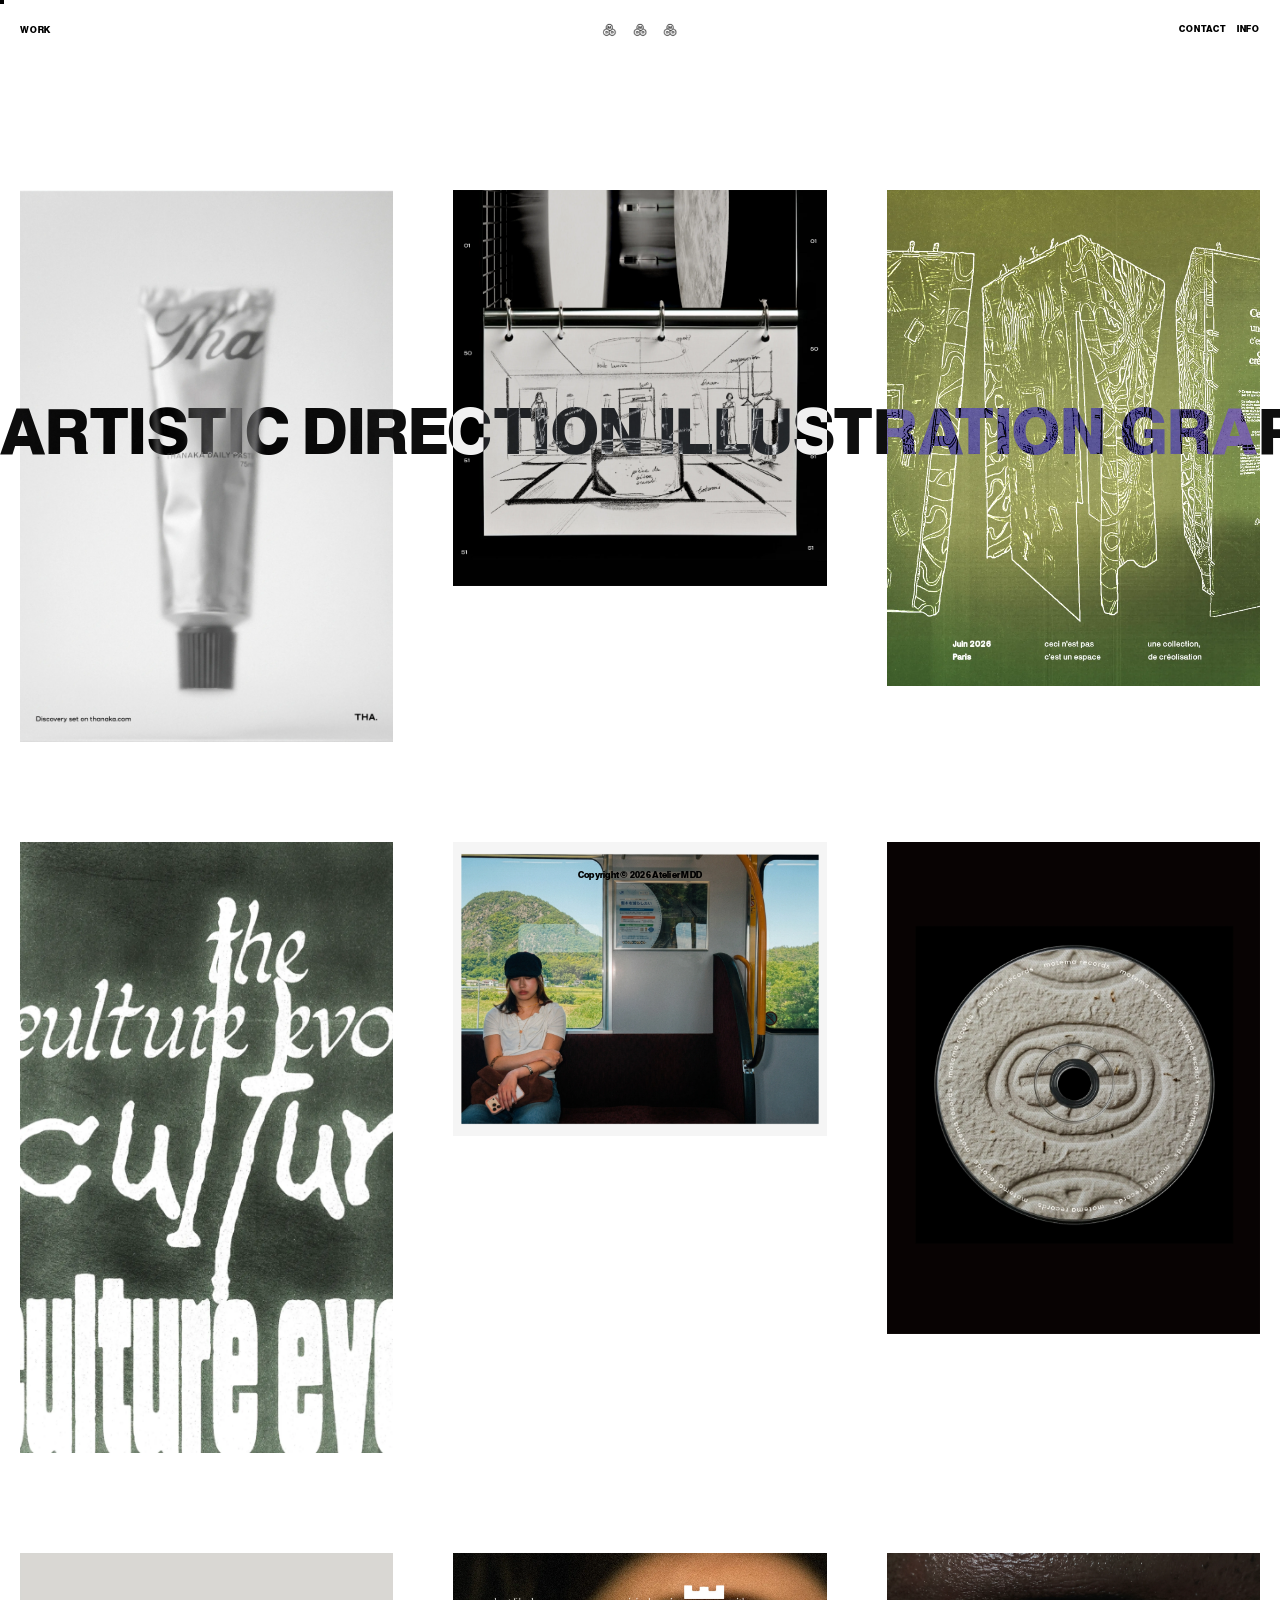
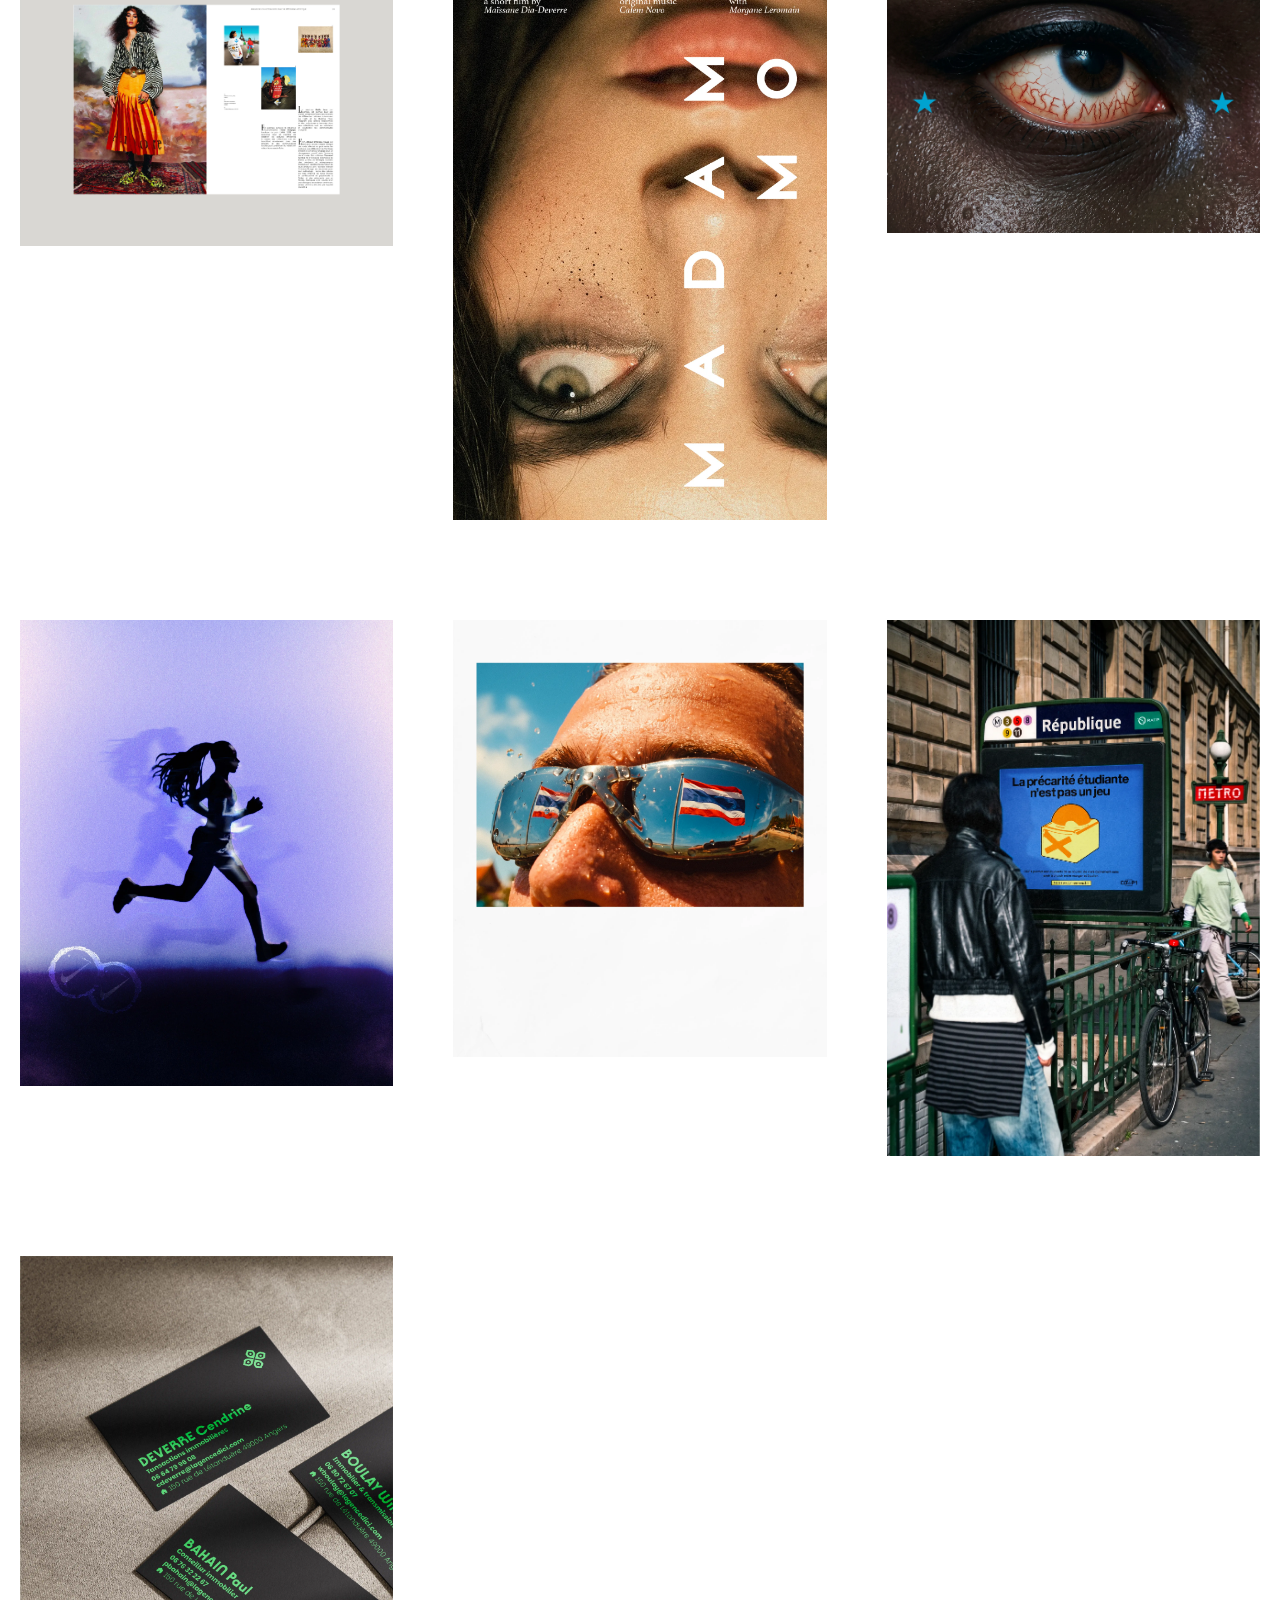
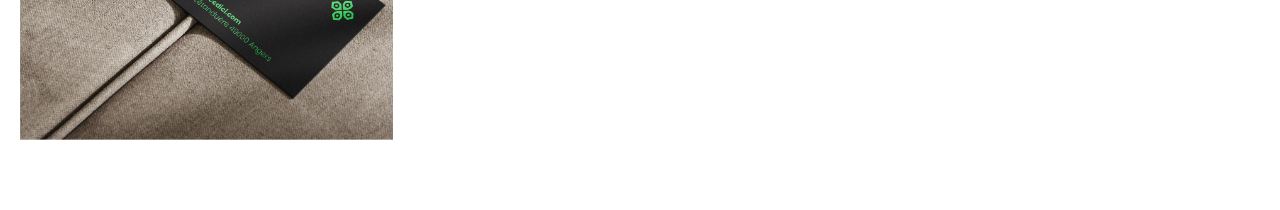
==== commit 21fcdba8: "page WORK" ====
--- a/gallery.html
+++ b/gallery.html
@@ -19,43 +19,24 @@
             opacity: 0.8;
         }
 
-        /* NOUVEL OVERLAY GALLERY */
-        #gallery-overlay {
+        /* Fondu blanc lors de la navigation vers un projet (SPA index.html) */
+        #page-fade {
             position: fixed;
             top: 0;
             left: 0;
             width: 100%;
             height: 100%;
-            background: rgba(255, 255, 255, 0.6);
-            z-index: 2000; /* Maintenu à 2000 pour que l'expertise-list (2001) soit au-dessus */
-            display: flex;
-            justify-content: center;
-            align-items: center;
-            cursor: zoom-out;
+            background: #ffffff;
+            z-index: 9999;
             opacity: 0;
-            visibility: hidden;
             pointer-events: none;
-            transition: opacity 0.3s cubic-bezier(0.4, 0, 0.2, 1), visibility 0.3s;
+            transition: opacity 0.5s ease;
         }
 
-        #gallery-overlay.active {
+        #page-fade.active {
             opacity: 1;
-            visibility: visible;
-            pointer-events: auto;
         }
 
-        #gallery-overlay img {
-            max-width: 90%;
-            max-height: 85vh;
-            object-fit: contain;
-            box-shadow: 0 0 40px rgba(211, 211, 211, 0.5);
-            cursor: zoom-out;
-        }
-
-        body.gallery-open {
-            overflow: hidden;
-        }
-        
         /* Désactiver le curseur sur mobile/tablette */
         @media (max-width: 1024px) {
             .cursor-follower {
@@ -71,7 +52,7 @@
     <header class="site-header">
         <nav>
             <div class="nav-left">
-                <a href="gallery.html" class="nav-item">GALLERY</a>
+                <a href="gallery.html" class="nav-item">WORK</a>
             </div>
             <div class="nav-right">
                 <a href="#" class="nav-item" id="contact-btn">CONTACT</a>
@@ -106,50 +87,26 @@
 
         <section class="gallery-section">
             <div class="gallery-masonry">
-                <!-- 18 images réparties sur 8 colonnes -->
-                <img src="projets/gallery/17.webp" alt="Gallery image 17">
-                <img src="projets/gallery/01.webp" alt="Gallery image 1">
-                <img src="projets/gallery/02.webp" alt="Gallery image 2">
-                <img src="projets/gallery/03.webp" alt="Gallery image 3">
-                <img src="projets/gallery/04.webp" alt="Gallery image 4">
-                <img src="projets/gallery/05.webp" alt="Gallery image 5">
-                <img src="projets/gallery/06.webp" alt="Gallery image 6">
-                <img src="projets/gallery/07.webp" alt="Gallery image 7">
-                <img src="projets/gallery/08.webp" alt="Gallery image 8">
-                <img src="projets/gallery/09.webp" alt="Gallery image 9">
-                <img src="projets/gallery/18.webp" alt="Gallery image 18">
-                <img src="projets/gallery/10.webp" alt="Gallery image 10">
-                <img src="projets/gallery/11.webp" alt="Gallery image 11">
-                <img src="projets/gallery/12.webp" alt="Gallery image 12">
-                <img src="projets/gallery/13.webp" alt="Gallery image 13">
-                <img src="projets/gallery/14.webp" alt="Gallery image 14">
-                <img src="projets/gallery/15.webp" alt="Gallery image 15">
-                <img src="projets/gallery/16.webp" alt="Gallery image 16">
-                <img src="projets/gallery/19.webp" alt="Gallery image 19">
-                <img src="projets/gallery/20.webp" alt="Gallery image 20">
-                <img src="projets/gallery/21.webp" alt="Gallery image 21">
-                <img src="projets/gallery/22.webp" alt="Gallery image 22">
-                <img src="projets/gallery/23.webp" alt="Gallery image 23">
-                <img src="projets/gallery/24.webp" alt="Gallery image 24">
-                <img src="projets/gallery/25.webp" alt="Gallery image 25">
-                <img src="projets/gallery/26.webp" alt="Gallery image 26">
-                <img src="projets/gallery/27.webp" alt="Gallery image 27">
-                <img src="projets/gallery/28.webp" alt="Gallery image 28">
-                <img src="projets/gallery/29.webp" alt="Gallery image 29">
-                <img src="projets/gallery/30.webp" alt="Gallery image 30">
-                <img src="projets/gallery/31.webp" alt="Gallery image 31">
-                <img src="projets/gallery/32.webp" alt="Gallery image 32">
-
-
+                <!-- Une image par projet : le clic ouvre le projet correspondant dans la SPA (index.html) -->
+                <img src="projets/gallery/work/visuel_02.webp" alt="Tha" data-project="tha">
+                <img src="projets/gallery/work/adsb01.webp" alt="Andersson Bell" data-project="andersson_bell">
+                <img src="projets/gallery/work/visuel_10.webp" alt="Créolisation" data-project="creolisation">
+                <img src="projets/gallery/work/ultuure.webp" alt="The Culture Evolves" data-project="the_culture_evolves">
+                <img src="projets/gallery/work/street04.webp" alt="Osaka" data-project="osaka">
+                <img src="projets/gallery/work/keblack_post_0-07.webp" alt="Keblack" data-project="keblack">
+                <img src="projets/gallery/work/memoire_post_05.webp" alt="Mémoire" data-project="memoire">
+                <img src="projets/gallery/work/madamemo_poster.webp" alt="MadameMo" data-project="madamemo">
+                <img src="projets/gallery/work/05.webp" alt="Posters" data-project="posters">
+                <img src="projets/gallery/work/visuel_07.webp" alt="Sinequanon" data-project="sinequanon">
+                <img src="projets/gallery/work/visuel_06.webp" alt="Sunburn" data-project="sunburn">
+                <img src="projets/gallery/work/cop1_05.webp" alt="COP1" data-project="cop1">
+                <img src="projets/gallery/work/dici_images-05.webp" alt="Agence Dici" data-project="agence_dici">
             </div>
             <footer class="site-footer">Copyright © 2026 Atelier MDD</footer>
         </section>
     </main>
 
-    <!-- NOUVEL OVERLAY POUR L'AGRANDISSEMENT -->
-    <div id="gallery-overlay">
-        <img src="" alt="Expanded view" id="gallery-full-img">
-    </div>
+    <div id="page-fade"></div>
 
     <div id="contact-overlay">
         <div class="overlay-content">
@@ -165,35 +122,19 @@
 
     <script>
         document.addEventListener('DOMContentLoaded', () => {
-            const galleryImages = document.querySelectorAll('.gallery-masonry img');
-            const overlay = document.getElementById('gallery-overlay');
-            const fullImg = document.getElementById('gallery-full-img');
-            
-            // Ouvrir l'overlay
-            galleryImages.forEach(img => {
+            const workImages = document.querySelectorAll('.gallery-masonry img');
+            const fade = document.getElementById('page-fade');
+
+            // Clic sur une image WORK : fondu blanc puis ouverture du projet dans la SPA (index.html)
+            workImages.forEach(img => {
                 img.addEventListener('click', () => {
-                    fullImg.src = img.src;
-                    overlay.classList.add('active');
-                    document.body.classList.add('gallery-open');
+                    const project = img.dataset.project;
+                    if (!project) return;
+                    fade.classList.add('active');
+                    setTimeout(() => {
+                        window.location.href = `index.html?project=${project}`;
+                    }, 500);
                 });
-            });
-
-            // Fonctions de fermeture
-            const closeGallery = () => {
-                overlay.classList.remove('active');
-                document.body.classList.remove('gallery-open');
-                setTimeout(() => { if(!overlay.classList.contains('active')) fullImg.src = ''; }, 300); // Nettoie la source après l'animation
-            };
-
-            overlay.addEventListener('click', () => {
-                closeGallery();
-            });
-
-            // Touche Échap
-            document.addEventListener('keydown', (e) => {
-                if (e.key === 'Escape' && overlay.classList.contains('active')) {
-                    closeGallery();
-                }
             });
         });
     </script>
--- a/style.css
+++ b/style.css
@@ -1,468 +1,22 @@
-/* --- CORRECTION CONTACT OVERLAY --- */
-
-#contact-overlay {
-  position: fixed;
-  top: 0;
-  left: 0;
-  width: 100%;
-  height: 100%;
-  background-color: #000; /* À adapter selon votre charte */
-  z-index: 9999;
-  
-  /* Centrage fluide du contenu */
-  display: flex;
-  flex-direction: column;
-  justify-content: center;
-  
-  /* Padding proportionnel au viewport pour éviter les bords collés */
-  padding: clamp(1.5rem, 8vw, 6rem);
-  box-sizing: border-box;
-  
-  /* Gestion de l'affichage */
-  opacity: 0;
-  visibility: hidden;
-  transition: opacity 0.4s cubic-bezier(0.25, 1, 0.5, 1), visibility 0.4s;
-}
-
-#contact-overlay.active {
-  opacity: 1;
-  visibility: visible;
-}
-
-.overlay-content {
-  width: 100%;
-  max-width: 1600px; /* Limite sur écrans ultra-larges */
-  margin: 0 auto;
-}
-
-.contact-details {
-  display: flex;
-  /* Disposition verticale stable pour tous les viewports non-desktop */
-  flex-direction: column;
-  align-items: flex-start;
-  
-  /* Gap fluide : s'adapte à la hauteur disponible sans calculs fixes */
-  gap: clamp(1.5rem, 5vh, 4rem);
-}
-
-.contact-item {
-  color: #fff;
-  text-decoration: none;
-  line-height: 1.1;
-  font-weight: 500;
-  
-  /* Taille de texte ultra-adaptative */
-  /* Min: 1.5rem, Idéal: 7vw, Max: 5rem */
-  font-size: clamp(1.5rem, 7vw, 5rem);
-  
-  /* Sécurité anti-débordement pour les emails longs sur écrans très étroits */
-  word-break: break-word;
-  max-width: 100%;
-  
-  transition: opacity 0.3s ease;
-}
-
-.contact-item:hover {
-  opacity: 0.5;
-}
-
-/* --- RÉTABLISSEMENT DESKTOP --- */
-/* On ne repasse en horizontal que lorsque l'espace est amplement suffisant (Desktop) */
-@media (min-width: 1024px) {
-  .contact-details {
-    /* Si vous souhaitez conserver l'alignement horizontal sur Desktop sans régression */
-    flex-direction: row;
-    flex-wrap: wrap;
-    justify-content: space-between;
-    align-items: flex-end;
-  }
-
-  .contact-item {
-    /* Ajustement de la taille pour le format horizontal */
-    font-size: clamp(1.2rem, 3vw, 2.5rem);
-    max-width: auto;
-  }
-}
-/* --- CORRECTION CONTACT OVERLAY --- */
-
-#contact-overlay {
-  position: fixed;
-  top: 0;
-  left: 0;
-  width: 100%;
-  height: 100%;
-  background-color: #000; /* À adapter selon votre charte */
-  z-index: 9999;
-  
-  /* Centrage fluide du contenu */
-  display: flex;
-  flex-direction: column;
-  justify-content: center;
-  
-  /* Padding proportionnel au viewport pour éviter les bords collés */
-  padding: clamp(1.5rem, 8vw, 6rem);
-  box-sizing: border-box;
-  
-  /* Gestion de l'affichage */
-  opacity: 0;
-  visibility: hidden;
-  transition: opacity 0.4s cubic-bezier(0.25, 1, 0.5, 1), visibility 0.4s;
-}
-
-#contact-overlay.active {
-  opacity: 1;
-  visibility: visible;
-}
-
-.overlay-content {
-  width: 100%;
-  max-width: 1600px; /* Limite sur écrans ultra-larges */
-  margin: 0 auto;
-}
-
-.contact-details {
-  display: flex;
-  /* Disposition verticale stable pour tous les viewports non-desktop */
-  flex-direction: column;
-  align-items: flex-start;
-  
-  /* Gap fluide : s'adapte à la hauteur disponible sans calculs fixes */
-  gap: clamp(1.5rem, 5vh, 4rem);
-}
-
-.contact-item {
-  color: #fff;
-  text-decoration: none;
-  line-height: 1.1;
-  font-weight: 500;
-  
-  /* Taille de texte ultra-adaptative */
-  /* Min: 1.5rem, Idéal: 7vw, Max: 5rem */
-  font-size: clamp(1.5rem, 7vw, 5rem);
-  
-  /* Sécurité anti-débordement pour les emails longs sur écrans très étroits */
-  word-break: break-word;
-  max-width: 100%;
-  
-  transition: opacity 0.3s ease;
-}
-
-.contact-item:hover {
-  opacity: 0.5;
-}
-
-/* --- RÉTABLISSEMENT DESKTOP --- */
-/* On ne repasse en horizontal que lorsque l'espace est amplement suffisant (Desktop) */
-@media (min-width: 1024px) {
-  .contact-details {
-    /* Si vous souhaitez conserver l'alignement horizontal sur Desktop sans régression */
-    flex-direction: row;
-    flex-wrap: wrap;
-    justify-content: space-between;
-    align-items: flex-end;
-  }
-
-  .contact-item {
-    /* Ajustement de la taille pour le format horizontal */
-    font-size: clamp(1.2rem, 3vw, 2.5rem);
-    max-width: auto;
-  }
-}
-/* --- CORRECTION CONTACT OVERLAY --- */
-
-#contact-overlay {
-  position: fixed;
-  top: 0;
-  left: 0;
-  width: 100%;
-  height: 100%;
-  background-color: #000; /* À adapter selon votre charte */
-  z-index: 9999;
-  
-  /* Centrage fluide du contenu */
-  display: flex;
-  flex-direction: column;
-  justify-content: center;
-  
-  /* Padding proportionnel au viewport pour éviter les bords collés */
-  padding: clamp(1.5rem, 8vw, 6rem);
-  box-sizing: border-box;
-  
-  /* Gestion de l'affichage */
-  opacity: 0;
-  visibility: hidden;
-  transition: opacity 0.4s cubic-bezier(0.25, 1, 0.5, 1), visibility 0.4s;
-}
-
-#contact-overlay.active {
-  opacity: 1;
-  visibility: visible;
-}
-
-.overlay-content {
-  width: 100%;
-  max-width: 1600px; /* Limite sur écrans ultra-larges */
-  margin: 0 auto;
-}
-
-.contact-details {
-  display: flex;
-  /* Disposition verticale stable pour tous les viewports non-desktop */
-  flex-direction: column;
-  align-items: flex-start;
-  
-  /* Gap fluide : s'adapte à la hauteur disponible sans calculs fixes */
-  gap: clamp(1.5rem, 5vh, 4rem);
-}
-
-.contact-item {
-  color: #fff;
-  text-decoration: none;
-  line-height: 1.1;
-  font-weight: 500;
-  
-  /* Taille de texte ultra-adaptative */
-  /* Min: 1.5rem, Idéal: 7vw, Max: 5rem */
-  font-size: clamp(1.5rem, 7vw, 5rem);
-  
-  /* Sécurité anti-débordement pour les emails longs sur écrans très étroits */
-  word-break: break-word;
-  max-width: 100%;
-  
-  transition: opacity 0.3s ease;
-}
-
-.contact-item:hover {
-  opacity: 0.5;
-}
-
-/* --- RÉTABLISSEMENT DESKTOP --- */
-/* On ne repasse en horizontal que lorsque l'espace est amplement suffisant (Desktop) */
-@media (min-width: 1024px) {
-  .contact-details {
-    /* Si vous souhaitez conserver l'alignement horizontal sur Desktop sans régression */
-    flex-direction: row;
-    flex-wrap: wrap;
-    justify-content: space-between;
-    align-items: flex-end;
-  }
-
-  .contact-item {
-    /* Ajustement de la taille pour le format horizontal */
-    font-size: clamp(1.2rem, 3vw, 2.5rem);
-    max-width: auto;
-  }
-}
-/* --- CORRECTION CONTACT OVERLAY --- */
-
-#contact-overlay {
-  position: fixed;
-  top: 0;
-  left: 0;
-  width: 100%;
-  height: 100%;
-  background-color: #000; /* À adapter selon votre charte */
-  z-index: 9999;
-  
-  /* Centrage fluide du contenu */
-  display: flex;
-  flex-direction: column;
-  justify-content: center;
-  
-  /* Padding proportionnel au viewport pour éviter les bords collés */
-  padding: clamp(1.5rem, 8vw, 6rem);
-  box-sizing: border-box;
-  
-  /* Gestion de l'affichage */
-  opacity: 0;
-  visibility: hidden;
-  transition: opacity 0.4s cubic-bezier(0.25, 1, 0.5, 1), visibility 0.4s;
-}
-
-#contact-overlay.active {
-  opacity: 1;
-  visibility: visible;
-}
-
-.overlay-content {
-  width: 100%;
-  max-width: 1600px; /* Limite sur écrans ultra-larges */
-  margin: 0 auto;
-}
-
-.contact-details {
-  display: flex;
-  /* Disposition verticale stable pour tous les viewports non-desktop */
-  flex-direction: column;
-  align-items: flex-start;
-  
-  /* Gap fluide : s'adapte à la hauteur disponible sans calculs fixes */
-  gap: clamp(1.5rem, 5vh, 4rem);
-}
-
-.contact-item {
-  color: #fff;
-  text-decoration: none;
-  line-height: 1.1;
-  font-weight: 500;
-  
-  /* Taille de texte ultra-adaptative */
-  /* Min: 1.5rem, Idéal: 7vw, Max: 5rem */
-  font-size: clamp(1.5rem, 7vw, 5rem);
-  
-  /* Sécurité anti-débordement pour les emails longs sur écrans très étroits */
-  word-break: break-word;
-  max-width: 100%;
-  
-  transition: opacity 0.3s ease;
-}
-
-.contact-item:hover {
-  opacity: 0.5;
-}
-
-/* --- RÉTABLISSEMENT DESKTOP --- */
-/* On ne repasse en horizontal que lorsque l'espace est amplement suffisant (Desktop) */
-@media (min-width: 1024px) {
-  .contact-details {
-    /* Si vous souhaitez conserver l'alignement horizontal sur Desktop sans régression */
-    flex-direction: row;
-    flex-wrap: wrap;
-    justify-content: space-between;
-    align-items: flex-end;
-  }
-
-  .contact-item {
-    /* Ajustement de la taille pour le format horizontal */
-    font-size: clamp(1.2rem, 3vw, 2.5rem);
-    max-width: auto;
-  }
-}
-/* --- CORRECTION CONTACT OVERLAY --- */
-
-#contact-overlay {
-  position: fixed;
-  top: 0;
-  left: 0;
-  width: 100%;
-  height: 100%;
-  background-color: #000; /* À adapter selon votre charte */
-  z-index: 9999;
-  
-  /* Centrage fluide du contenu */
-  display: flex;
-  flex-direction: column;
-  justify-content: center;
-  
-  /* Padding proportionnel au viewport pour éviter les bords collés */
-  padding: clamp(1.5rem, 8vw, 6rem);
-  box-sizing: border-box;
-  
-  /* Gestion de l'affichage */
-  opacity: 0;
-  visibility: hidden;
-  transition: opacity 0.4s cubic-bezier(0.25, 1, 0.5, 1), visibility 0.4s;
-}
-
-#contact-overlay.active {
-  opacity: 1;
-  visibility: visible;
-}
-
-.overlay-content {
-  width: 100%;
-  max-width: 1600px; /* Limite sur écrans ultra-larges */
-  margin: 0 auto;
-}
-
-.contact-details {
-  display: flex;
-  /* Disposition verticale stable pour tous les viewports non-desktop */
-  flex-direction: column;
-  align-items: flex-start;
-  
-  /* Gap fluide : s'adapte à la hauteur disponible sans calculs fixes */
-  gap: clamp(1.5rem, 5vh, 4rem);
-}
-
-.contact-item {
-  color: #fff;
-  text-decoration: none;
-  line-height: 1.1;
-  font-weight: 500;
-  
-  /* Taille de texte ultra-adaptative */
-  /* Min: 1.5rem, Idéal: 7vw, Max: 5rem */
-  font-size: clamp(1.5rem, 7vw, 5rem);
-  
-  /* Sécurité anti-débordement pour les emails longs sur écrans très étroits */
-  word-break: break-word;
-  max-width: 100%;
-  
-  transition: opacity 0.3s ease;
-}
-
-.contact-item:hover {
-  opacity: 0.5;
-}
-
-/* --- RÉTABLISSEMENT DESKTOP --- */
-/* On ne repasse en horizontal que lorsque l'espace est amplement suffisant (Desktop) */
-@media (min-width: 1024px) {
-  .contact-details {
-    /* Si vous souhaitez conserver l'alignement horizontal sur Desktop sans régression */
-    flex-direction: row;
-    flex-wrap: wrap;
-    justify-content: space-between;
-    align-items: flex-end;
-  }
-
-  .contact-item {
-    /* Ajustement de la taille pour le format horizontal */
-    font-size: clamp(1.2rem, 3vw, 2.5rem);
-    max-width: auto;
-  }
-}
 @font-face {
-    font-family: 'TexGyreHerosCn';
-    src: url('fonts/texgyreheroscn-regular.woff') format('woff');
+    font-family: 'europagroshop-dembol';
+    src: url('fonts/europagroshop-dembol.ttf') format('truetype');
     font-weight: normal;
     font-style: normal;
 }
 
 @font-face {
-    font-family: 'NimbusRoman';
-    src: url('fonts/nimbus-roman-no9-l.regular.otf') format('opentype');
-    font-weight: normal;
-    font-style: normal;
-}
-
-@font-face {
-    font-family: 'NimbusRomanBold';
-    src: url('fonts/nimbus-roman-no9-l.regular.otf') format('opentype');
-    font-weight: normal;
-    font-style: normal;
-}
-
-@font-face {
-    font-family: 'NimbusRomanItalic';
-    src: url('fonts/nimbus-roman-no9-l.regular-italic.otf') format('opentype');
+    font-family: 'europagroshop-dembol';
+    src: url('fonts/europagroshop-dembol.ttf') format('truetype');
     font-weight: normal;
     font-style: italic;
-}
-
-@font-face {
-    font-family: 'TexGyreHerosCn-Bold';
-    src: url('fonts/texgyreheroscn-bold.woff') format('woff');
-    font-weight: bold;
-    font-style: normal;
 }
 
 :root {
     --bg-color: #ffffff;
     --text-color: #000000;
     --accent-color: var(--text-color);
-    --font-main: 'NimbusRoman', serif;
+    --font-main: 'europagroshop-dembol', serif;
     --text-size: 8px; /* Taille unifiée pour tout le texte */
     --header-link-color: #000000;
     --header-link-hover-color: var(--header-link-color);
@@ -489,6 +43,22 @@
 body.preloading {
     /* Empêche le scroll pendant l'animation */
     overflow: hidden;
+}
+
+/* Bloquer le scroll du site principal quand un projet est ouvert */
+body.project-open {
+    overflow: hidden;
+}
+
+/* Masquer l'expertise-list et le strip quand un projet est ouvert */
+body.project-open .expertise-list {
+    display: none !important;
+}
+
+body.project-open .project-strip {
+    opacity: 0;
+    pointer-events: none; /* Désactive les clics sur les éléments invisibles */
+    transition: opacity 0.6s ease;
 }
 
 /* --- État INFO --- */
@@ -513,8 +83,9 @@
     left: 0;
     width: 100%;
     z-index: 5000; /* Toujours visible au-dessus du contenu */
-    font-family: 'NimbusRoman', serif;
+    font-family: 'europagroshop-dembol', serif;
     font-size: 9px;
+    letter-spacing: 0.03em;
     text-align: center;
     text-transform: none;
     pointer-events: none; /* Permet de cliquer sur le contenu situé derrière */
@@ -544,10 +115,10 @@
     position: fixed;
     top: 0;
     left: 0;
-    width: 12px;
-    height: 12px;
+    width: 8px;
+    height: 8px;
     background-color: var(--text-color);
-    border-radius: 50%;
+    border-radius: 1%;
     pointer-events: none;
     z-index: 9999;
     transform: translate(-50%, -50%);
@@ -557,10 +128,69 @@
     justify-content: center;
     white-space: nowrap;
     font-size: 12px;
-    color: #fff;
+    color: #ffffff;
     text-transform: uppercase;
     letter-spacing: 0.05em;
 }
+
+/* Désactiver le curseur sur mobile/tablette */
+@media (max-width: 1024px) {
+    .cursor-follower {
+        display: none !important;
+    }
+}
+
+/* =========================================
+   CURSEUR FLÈCHE — DESKTOP INDEX + PROJETS
+   ========================================= */
+
+@media (min-width: 1025px) {
+
+    /* La flèche n'existe visuellement que
+       sur l'index et lorsqu'un projet est ouvert */
+    body:not(.is-gallery):not(.is-info):not(.overlay-open) .cursor-follower {
+        width: auto;
+        height: auto;
+        border-radius: 0;
+        color: var(--text-color);
+        font-size: 22px;
+        line-height: 1;
+        font-family: Arial, sans-serif;
+        transition: transform 0.15s ease, color 0.2s ease;
+    }
+
+    /* On neutralise les anciens états du curseur
+       pour conserver la forme de flèche */
+    body:not(.is-gallery):not(.is-info) .cursor-follower.active {
+        width: auto;
+        height: auto;
+        padding: 0;
+        border-radius: 0;
+        background: transparent !important;
+        font-size: 22px;
+    }
+
+    body:not(.is-gallery):not(.is-info) .cursor-follower.project-hover {
+        background: transparent !important;
+    }
+
+    /* Pendant CONTACT : on conserve le comportement
+       existant et on désactive la nouvelle flèche */
+    body.overlay-open .cursor-follower {
+        width: 8px;
+        height: 8px;
+        background-color: var(--text-color) !important;
+        font-size: 0;
+        padding: 0;
+        mix-blend-mode: normal;
+    }
+}
+
+.cursor-follower.project-hover {
+   mix-blend-mode: difference;
+  background-color: var(--text-color);
+}
+
 
 .cursor-follower.active {
     width: auto;
@@ -572,10 +202,51 @@
 
 /* --- Correction du conflit Curseur / Texte sur Info --- */
 .cursor-follower.nav-hover {
-    background-color: transparent !important;
+    background-color: black !important;
     border: 1px solid currentColor; /* Utilise la couleur du texte (blanc sur info, noir sur index) */
 }
 
+/* =========================================
+   NAV CURSOR — Curseur directionnel indépendant
+   Desktop uniquement : index.html + overlay projet ouvert.
+   Totalement séparé de .cursor-follower : les anciennes
+   classes .active / .nav-hover / .project-hover ne peuvent
+   plus jamais transformer la flèche en carré.
+   ========================================= */
+#nav-cursor {
+    position: fixed;
+    top: 0;
+    left: 0;
+    z-index: 9999;
+    pointer-events: none;
+    display: none;
+    white-space: nowrap;
+    font-family: Arial, sans-serif;
+    font-size: 22px;
+    line-height: 1;
+    color: var(--text-color, #ffffff);
+}
+
+/* Flash de confirmation après un clic de navigation */
+#nav-cursor.nav-cursor-confirm {
+    animation: navCursorFlash 0.28s ease;
+}
+
+@keyframes navCursorFlash {
+    0%   { opacity: 1; }
+    50%  { opacity: 0.3; }
+    100% { opacity: 1; }
+}
+
+@media (min-width: 1025px) {
+    body.nav-cursor-active #nav-cursor {
+        display: block;
+    }
+    /* Masque l'ancien curseur pendant que le nouveau est actif */
+    body.nav-cursor-active .cursor-follower {
+        display: none !important;
+    }
+}
 /* --- Header --- */
 .site-header {
     padding: 20px 20px;
@@ -584,7 +255,8 @@
     top: 0;
     left: 0;
     z-index: 4000; /* Le plus élevé pour que la navigation soit toujours cliquable */
-    font-family: 'NimbusRomanBold', serif;
+    font-family: 'europagroshop-dembol', serif;
+    letter-spacing: 0.05em;
     pointer-events: none; /* Laisse passer les clics à travers le header vide */
 }
 
@@ -609,7 +281,7 @@
 
 .site-header .nav-item:hover {
     color: var(--header-link-hover-color);
-    font-family: 'NimbusRomanItalic', serif;
+    font-family: 'europagroshop-dembol', serif;
 }
 
 .site-header .nav-right {
@@ -635,15 +307,15 @@
     mix-blend-mode: difference;
 
     /* Typographie compacte et responsive */
-    font-family: 'NimbusRoman', serif;
+    font-family: 'europagroshop-dembol', serif;
     font-style: regular;
-    font-size: clamp(8px, 0.5vw, 12px); /* Assure une taille lisible, s'adapte mais ne devient pas trop petit */
-    color: #000000; /* Indispensable pour l'effet différence sur fond blanc */
-    text-transform: uppercase;
+    font-size: 62px; /* Assure une taille lisible, s'adapte mais ne devient pas trop petit */
+    color: #f1f1f1; /* Indispensable pour l'effet différence sur fond blanc */
+    text-transform: none;
     line-height: 1; /* Assure que le texte ne se chevauche pas */
-    letter-spacing: 0.6em;
+    letter-spacing: 0.04em;
     white-space: nowrap;
-    animation: expertise-marquee 70s linear infinite;
+    animation: expertise-marquee 100s linear infinite;
     will-change: transform;
 }
 
@@ -743,7 +415,7 @@
 
 .subtext:hover {
     color: var(--header-link-hover-color);
-    font-family: 'NimbusRomanItalic', serif;
+    font-family: 'europagroshop-dembol', serif;
     font-style: italic;
 }
 
@@ -765,12 +437,16 @@
     bottom: 0;
     left: 0;
     width: 100%;
-    height: 600px; /* Augmenté pour accueillir le nouveau format vertical */
+    height: 250px !important;
     overflow-x: auto; /* Active le scroll natif */
     overflow-y: hidden;
     scroll-behavior: auto; /* Important: doit être auto pour le reset invisible */
     -webkit-overflow-scrolling: touch; /* Fluidité iOS */
     z-index: 80;
+    gap: 0 !important; /* L'espacement est géré dans le track */
+    align-items: flex-end !important;
+    padding-bottom: 0 !important;
+    padding-right: 0 !important;
     scrollbar-width: none; /* Cache la scrollbar (Firefox) */
 }
 
@@ -778,36 +454,54 @@
     display: none; /* Cache la scrollbar (Chrome/Safari) */
 }
 
-.project-strip-inner {
-    display: flex;
-    flex-direction: row;
-    flex-wrap: nowrap;
-    gap: 15px; /* Espacement constant et élégant */
-    padding: 0 20px 20px 20px;
+.project-track {
+    display: flex;
+    gap: 10px;
+    padding-right: 20px;
+    height: 100%;
     align-items: flex-end;
-    width: max-content;
-    /* L'animation CSS est supprimée pour laisser place au scroll natif */
-}
-
+    flex-shrink: 0;
+}
 
 .project-item {
+    position: relative;
+    height: 180px !important; /* Hauteur de base augmentée */
+    width: auto !important;
     flex: 0 0 auto;
-    height: 600px; 
     aspect-ratio: 1 / 2; /* Passage à un format plus vertical pour ne pas impacter la largeur */
-    position: relative;
     overflow: hidden;
     border-radius: 0; /* Bords droits et non arrondis */
+    transform: none !important; /* Suppression scale */
     opacity: 1; /* Opacité à 100% */
-    filter: grayscale(100%) sepia(20%) brightness(0.95) contrast(1.1); /* Rendu Noir et Beige */
-    transition: transform 0.4s cubic-bezier(0.16, 1, 0.3, 1), opacity 0.4s ease, filter 0.4s ease;
-    will-change: transform; /* Optimisation performance hover */
-}
+    transition: height 0.45s cubic-bezier(.22, .61, .36, 1), opacity 0.4s ease;
+    z-index: 1;
+}
+
+.project-item:hover {
+    height: 250px; /* Expansion verticale maximale au hover */
+    z-index: 10;
+}
+
+/* Au survol du strip : l'image survolée reste nette, les autres s'estompent */
+@media (hover: hover) and (pointer: fine) {
+    .project-track:hover .project-item {
+        opacity: 0.25;
+    }
+
+    .project-track:hover .project-item:hover {
+        opacity: 1;
+    }
+}
+
+.project-item img,
+.project-item video {
+    width: 100%;
+    height: 100%;
+    object-fit: cover;
+}
+
 @media (max-width: 768px) {
-    .project-strip, .project-item {
-        height: 70vh; /* Hauteur relative au viewport pour éviter les débordements */
-    }
     .project-item {
-        filter: none; /* Désactive les filtres gourmands sur mobile pour garantir la fluidité */
         opacity: 0.9;
     }
 }
@@ -820,41 +514,36 @@
 
 .gallery-section {
     width: 100%;
-    padding: 160px 70px 70px 70px; /* Augmente l'espace sous le header fixe sur Desktop */
+    padding: 160px 20px 70px 20px; /* Padding latéral identique au header (20px) pour aligner la grille sur WORK / CONTACT */
 }
 
 .gallery-masonry {
-    column-count: 8;
-    column-gap: 90px;
-    max-width: 1000px;
-    margin: 20px auto;
+    display: grid;
+    grid-template-columns: repeat(3, 1fr);
+    gap: 100px 60px;
+    width: 100%;
+    margin: 20px auto 0;
 }
 
 .gallery-masonry img {
-    width: 60%;
+    width: 100%;
     height: auto;
     display: block;
-    margin: 0 auto 80px auto; /* Centre l'image dans sa colonne pour équilibrer la grille */
-    break-inside: avoid; /* Empêche l'image de se couper entre deux colonnes */
     pointer-events: auto; /* Réactive les interactions */
 }
 
 
 /* Responsive Gallery */
 @media (max-width: 1000px) {
-    .gallery-section { padding: 130px 80px 70px 80px; } /* Augmente l'espace sous le logo fixe et ajuste le centrage */
-    .gallery-masonry { 
-        column-count: 4; 
-        column-gap: 15px; /* Resserre les colonnes horizontalement */
+    .gallery-section { padding: 130px 20px 70px 20px; } /* Même padding latéral (20px) qu'en desktop */
+    .gallery-masonry {
+        grid-template-columns: repeat(2, 1fr);
+        gap: 60px 30px;
         margin-top: 0px;   /* Supprime la marge au-dessus des images pour les remonter vers le logo */
     }
-    .gallery-masonry img:nth-child(n) { margin-top: 70px; } /* Augmente le décalage vertical aléatoire sur mobile */
-    
+
     .gallery-masonry img {
-        width: 60%; /* Réduction de 20% supplémentaire par rapport au desktop (80% -> 60%) */
-        margin-bottom: 2px; /* Augmente l'espace vertical entre les images d'une même colonne */
-        margin-left: auto;
-        margin-right: auto;
+        width: 100%;
     }
 }
 
@@ -868,12 +557,6 @@
     transition: opacity 0.4s ease;
 }
 
-
-.project-item:hover {
-    transform: scale(1.02); /* Un scale est plus "premium" et moins risqué qu'un translateY */
-    opacity: 1;
-    filter: grayscale(0%) contrast(1);
-}
 
 body.is-info .projects-section {
     display: none;
@@ -891,11 +574,11 @@
     display: flex;
     align-items: center;
     justify-content: center;
-    transition: opacity 1.2s cubic-bezier(0.4, 0, 0.2, 1);
+    transition: opacity 2.1s cubic-bezier(0.4, 0, 0.2, 1);
 }
 
 .preloader-gif {
-    width: 300px; /* Réduit de 30% (500px -> 350px) */
+    width: 250px; /* Réduit de 30% (500px -> 350px) */
     height: auto;
     display: block;
 }
@@ -1000,20 +683,21 @@
 }
 
 .approach-text {
-    font-family: 'NimbusRoman', serif;
+    font-family: 'europagroshop-dembol', serif;
     font-size: 12.6px; /* Réduit de 0.3pt (approx 0.4px) */
     line-height: 1.3;
     max-width: none;
     margin: 0;
     text-transform: none !important;
+     letter-spacing: 0.08em;
 }
 
 /* Titres de sections (Clients, Exhibitions, Experience) */
 .list-title {
-    font-family: 'NimbusRoman', serif;
-    font-size: 11px; /* Réduit de 0.3pt */
+    font-family: 'europagroshop-dembol', serif;
+    font-size: 10.8px; /* Réduit de 0.3pt */
     text-transform: uppercase;
-    letter-spacing: 0em; /* Adjusted letter spacing */
+    letter-spacing: 0.2em; /* Adjusted letter spacing */
     margin-bottom: 20px; /* Marge identique pour toutes les sections */
     color: #ffffff;
     opacity: 1;
@@ -1028,7 +712,7 @@
     padding: 0;
     margin-top: 20px;
     color: #fcff5e;
-    font-family: 'NimbusRoman', serif;
+    font-family: 'europagroshop-dembol', serif;
     font-size: 12.6px; /* Réduit de 0.3pt */
     letter-spacing: 0.1em;
     display: block; /* Force le passage à la ligne sous l'approche */
@@ -1037,7 +721,7 @@
 }
 
 .more-info-toggle-btn:hover {
-    font-family: 'NimbusRomanItalic', serif;
+    font-family: 'europagroshop-dembol', serif;
     font-style: italic;
 }
 
@@ -1076,11 +760,12 @@
 }
 
 .client-subtitle{
-    font-family: 'NimbusRoman', serif;
+    font-family: 'europagroshop-dembol', serif;
     font-size: 12.6px; /* Réduit de 0.3pt */
     opacity: 30%; /* Keep opacity */
     color: rgba(255, 255, 255, 0.817); /* Keep color */
     line-height: 1.1;
+    letter-spacing: 0.09em;
     margin-bottom: 2px;
 }
 
@@ -1096,9 +781,10 @@
 }
 
 .clean-list li {
-    font-family: 'NimbusRoman', serif;
+    font-family: 'europagroshop-dembol', serif;
     font-size: 12.6px; /* Réduit de 0.3pt */
-    line-height: 1.1; /* Reduced line height */
+    line-height: 1.3; /* Reduced line height */
+    letter-spacing: 0.09em;
     margin-bottom: 2px; /* Adjusted margin */
 }
 
@@ -1167,12 +853,14 @@
     left: 0;
     width: 100%;
     height: 100%;
-    background-color: rgb(255, 255, 255);
-    z-index: 3000; /* Au-dessus du contenu, sous le header */
-    display: flex;
+    background-color: #ffffff;
+    z-index: 3000;
+    display: flex;
+    flex-direction: column;
     justify-content: center;
     align-items: center;
-    cursor: zoom-out;
+    padding: clamp(1.5rem, 8vw, 6rem);
+    box-sizing: border-box;
     opacity: 0;
     visibility: hidden;
     transition: opacity 0.3s ease, visibility 0.3s ease;
@@ -1186,67 +874,62 @@
 .overlay-content {
     display: flex;
     flex-direction: column;
-    align-items: center; /* Centre les blocs verticalement */
-    color: white;
-    gap: 20px; /* Espacement entre la tagline et les détails */
-}
-
-.contact-tagline {
-    font-family: 'NimbusRomanBold', serif;
-    font-size: 1.1rem; 
-    color: white;
+    align-items: center;
+    gap: 20px;
+    width: 100%;
+    max-width: 1600px;
+    margin: 0 auto;
+}
+
+.contact-details {
+    display: flex;
+    flex-wrap: nowrap;
+    justify-content: center;
+    align-items: center;
+    gap: 30px;
+}
+
+@media (max-width: 1023px) {
+    .contact-details {
+        flex-direction: column;
+    }
+}
+
+@media (max-width: 768px) {
+    .contact-details {
+        gap: 10px;
+    }
+}
+
+.contact-item {
+    font-family: 'europagroshop-dembol', serif;
+    font-size: 1.1rem;
+    color: #000000;
     text-decoration: none;
-    margin: 0; /* Supprime les marges par défaut */
-}
-
-.contact-details {
-    display: flex;
-    justify-content: center; /* Centre les éléments horizontalement */
-    align-items: center;
-    flex-wrap: nowrap; /* Force une seule ligne sur desktop */
-    gap: 30px; /* Espacement plus large pour la clarté */
-
-    /* Ajustement responsive pour l'espacement vertical */
-    @media (max-width: 768px) {
-        flex-direction: column;
-        gap: 10px; /* Réduit l'espace entre les blocs de contact */
-        text-align: center;
-    }
-}
-
-.contact-item {
-    font-family: 'NimbusRomanBold', serif;
-    font-size: 1.1rem;
-    color: rgb(0, 0, 0);
-    text-decoration: none; /* Supprime le soulignement par défaut */
-    white-space: nowrap; /* Empêche les éléments de se couper */
+    white-space: nowrap;
     line-height: 1.1;
-
-    /* Réduction de l'interlignage en responsive */
-    @media (max-width: 768px) {
-        line-height: 0.9; 
-    }
-}
-
-.contact-phone {
-}
-
-.contact-email {
-    /* Pas de styles spécifiques ici, hérite de .contact-item */
+    word-break: break-word;
+    max-width: 100%;
+    transition: opacity 0.3s ease;
+}
+
+@media (max-width: 768px) {
+    .contact-item {
+        line-height: 0.9;
+    }
+}
+
+.contact-item:hover {
+    opacity: 0.5;
 }
 
 .contact-email:hover,
 .contact-phone:hover,
 .contact-instagram:hover,
 .contact-linkedin:hover {
-    font-family: 'NimbusRomanItalic', serif;
+    font-family: 'europagroshop-dembol', serif;
     font-style: italic;
-    text-decoration: none; /* Pas de soulignement au survol */
-}
-
-.contact-linkedin {
-    /* Conserve le soulignement par défaut pour LinkedIn si souhaité,
-       sinon, il hérite de text-decoration: none de .contact-item */
+    text-decoration: none;
 }
 
 /* États lors de l'ouverture de l'overlay */
@@ -1294,43 +977,72 @@
     visibility: visible;
 }
 
+/* --- Mobile / tablette (≤1024px) --- */
+@media (max-width: 1024px) {
+    #project-overlay {
+        display: block;
+        overflow-y: auto;
+        -webkit-overflow-scrolling: touch;
+    }
+}
+
 /* --- Couche 1 : Texte Fixe (Au-dessus) --- */
 .project-text-layer {
-    position: fixed;
-    top: 50%;
-    left: 20px; /* Aligné sur la colonne GALLERY (padding header) */
-    transform: translateY(-50%);
     width: 220px;
-    z-index: 5000; /* PASSE AU-DESSUS DU HEADER (4000) pour garantir le clic */
     color: #1b110a;
-    pointer-events: auto; /* Zone protégée : les clics ici ne ferment pas le projet */
     isolation: isolate; /* Protège le contexte de rendu pour le bouton FR/EN */
-}
-
-.project-text-layer > * {
-}
-
-.project-title {
-    font-family: 'NimbusRoman', serif;
-    font-size: 24px; /* Ajustable selon besoin */
-    text-transform: uppercase;
+    z-index: 800;
+    background: transparent;
+    pointer-events: none; /* Permet de cliquer à travers les zones vides */
+    display: flex;
+    flex-direction: column;
+    align-items: flex-start;
+    gap: 6px;
+}
+
+@media (min-width: 1025px) {
+    .project-text-layer {
+        position: fixed;
+        top: 50%;
+        left: 5vw;
+        transform: translateY(-50%);
+    }
+}
+
+@media (max-width: 1024px) {
+    .project-text-layer {
+        position: fixed;
+        top: 0;
+        left: 0;
+        transform: none;
+        width: 100%;
+        padding: 140px 20px 20px 20px; /* Remonté pour être plus haut sur la page */
+    }
+}
+
+.project-title,
+.project-description,
+.project-close-btn {
+    font-family: 'europagroshop-dembol', serif;
     line-height: 1.3;
-    margin-bottom: 20px;
-}
-
-.project-description {
-    font-family: 'Nimbusbold', bold;
-    font-size: 10px !important;
-    letter-spacing: 0.08em !important;
-    line-height: 1.3;
-    margin-bottom: 30px;
-    color: #1b110a;
-    text-transform: none !important;
-}
+    max-width: 220px;
+    font-size: 10px;
+    font-weight: normal;
+    text-transform: none;
+    letter-spacing: normal;
+    color: black; /* Couleur de base pour que 'difference' fonctionne */
+    margin: 0;
+    padding: 0;
+    background: transparent;
+    border: none;
+    text-align: left;
+    pointer-events: auto; /* Réactive les clics sur le texte */
+}
+
 .project-lang-toggle {
     background: none;
     border: none;
-    font-family: 'NimbusRoman', serif;
+    font-family: 'europagroshop-demboln', serif;
     font-size: 10px;
     font-weight: normal;
     text-transform: none;
@@ -1344,45 +1056,115 @@
     vertical-align: baseline;
     position: relative;
     z-index: 5001;
-    pointer-events: auto !important; /* Force la cliquabilité */
+    pointer-events: auto;
     cursor: none;
 }
 
 .project-lang-toggle:hover {
-    font-family: 'NimbusRomanItalic', serif;
+    font-family: 'europagroshop-dembol', serif;
     font-style: italic;
+}
+
+/* Bouton CLOSE unique (défilant à la fin du projet) */
+.project-close-btn-bottom {
+    display: block;
+    margin: 60px auto; /* Espacement généreux pour mobile */
+    width: 100%;
+    text-align: center;
+    max-width: none;
+    cursor: pointer;
+    color: black;
+    mix-blend-mode: normal;
+}
+
+@media (min-width: 1025px) {
+    .project-close-btn-bottom {
+        width: auto;
+        margin: 0 100px 0 50px;
+        align-self: center; /* Centrage vertical dans le scroll horizontal desktop */
+        text-align: center;
+    }
 }
 
 /* --- Couche 2 : Galerie Images (Derrière) --- */
 .project-gallery-layer {
-    position: absolute;
-    top: 0;
-    left: 0;
-    width: 100%;
-    height: 100%;
-    z-index: 91;
-    display: flex;
-    align-items: center; /* Centrage vertical des images */
-    align-items: flex-end; /* Aligne les images vers le bas */
+    z-index: 910;
+    pointer-events: auto;
+    padding-top: 10vh; /* Espace pour que le haut de l'image soit dans la zone de flou */
     overflow-x: auto; /* Scroll horizontal natif */
     overflow-y: hidden;
-    padding-left: 300px; /* Espace pour ne pas cacher la première image sous le texte */
+    padding-left: 350px; /* Espace pour le texte à gauche */
     padding-right: 100px;
-    gap: 40px;
-    /* Masquer scrollbar */
+    box-sizing: border-box;
     scrollbar-width: none;
     -ms-overflow-style: none;
+    gap: 8px; /* Espacement réduit entre les images */
+}
+
+@media (min-width: 1025px) {
+    .project-gallery-layer {
+        position: fixed;
+        top: 0;
+        left: 0;
+        width: 100%;
+        height: 100%;
+        display: flex;
+        flex-wrap: nowrap;
+        align-items: center; /* Recentrage vertical des images */
+        padding-top: 0;
+    }
+}
+
+@media (max-width: 1024px) {
+    .project-gallery-layer {
+        position: relative;
+        top: 0;
+        left: 0;
+        width: 100%;
+        height: auto;
+        flex-direction: column;
+        align-items: flex-start;
+        padding-top: 250px; /* Espace sous le bloc texte, devenu un bandeau plein largeur */
+        padding-left: 20px;
+        padding-right: 20px;
+        padding-bottom: 80px;
+    }
+}
+
+/* En dessous de 768px, la galerie passe sous le bloc texte (voir .project-text-layer) */
+@media (max-width: 768px) {
+    .project-gallery-layer {
+        flex-direction: column;
+        overflow-x: hidden;
+        overflow-y: auto; /* Scroll vertical */
+        padding: 320px 20px 50px 20px; /* Augmenté pour commencer SOUS le bloc texte */
+        align-items: center;
+        gap: 10px; /* Espacement réduit sur mobile */
+    }
 }
 
 .project-gallery-layer::-webkit-scrollbar {
     display: none;
 }
 
-
 .project-gallery-img {
-    height: 60vh; /* Hauteur fixe, largeur auto */
+    height: 65vh; /* Hauteur fixe, largeur auto */
     width: auto;
+    flex-shrink: 0;
+    margin-right: 0;
     object-fit: cover;
+}
+
+/* En dessous de 1024px : chaque image garde son format d'origine (pas de recadrage),
+   pleine largeur, alignée et espacée de façon homogène avec les autres */
+@media (max-width: 1024px) {
+    .project-gallery-img {
+        width: 100%;
+        height: auto;
+        object-fit: contain;
+        margin-right: 0;
+        margin-bottom: 0;
+    }
 }
 
 /* --- VIDEO PLAYER OVERLAY --- */
@@ -1403,7 +1185,53 @@
     display: flex;
 }
 
-
+#fullscreen-video {
+    max-width: 100%;
+    max-height: 100vh;
+    width: auto;
+    height: auto;
+    outline: none;
+}
+
+#video-close-btn {
+    position: fixed;
+    top: 35px; /* Ajusté pour s'aligner avec la nav */
+    right: 40px; /* Ajusté pour s'aligner avec Contact */
+    z-index: 5001;
+    color: white;
+    mix-blend-mode: difference;
+    cursor: pointer;
+    font-family: 'europagroshop-dembol', sans-serif;
+    font-size: clamp(8px, 1.1vw, var(--text-size));
+    font-weight: 500;
+    text-transform: uppercase;
+    letter-spacing: 0.2em;
+    background: transparent;
+    border: none;
+}
+
+/* Style du badge PLAY sur le curseur */
+.cursor-follower.play-mode {
+    background: black !important;
+    color: white !important;
+    padding: 4px 12px !important;
+    border-radius: 0 !important;
+    font-family: 'europagroshop-dembol', sans-serif !important;
+    font-size: clamp(8px, 1.1vw, var(--text-size)) !important;
+    font-weight: 500 !important;
+    letter-spacing: 0.2em !important;
+    height: auto !important;
+    width: auto !important;
+    white-space: nowrap;
+    mix-blend-mode: normal !important;
+}
+
+/* --- MOBILE BREAK FIX --- */
+@media (max-width: 768px) {
+  .mobile-break {
+    display: block;
+  }
+}
 
 /* =========================================
    NAV_BLUR SYSTEM (Global)
@@ -1419,59 +1247,9 @@
     pointer-events: none;
     transform: translateZ(0);
     display: block; /* S'assure qu'il est visible sur desktop */
-    top: 0px; /* Positionné directement sous le header */
     backdrop-filter: blur(8px); /* Intensité de flou de la 3ème bande en partant du bas */
     -webkit-backdrop-filter: blur(8px);
     /* Masque pour estomper la vitre en bas, créant une transition douce */
     mask-image: linear-gradient(to bottom, black 0%, black 30%, transparent 100%);
     -webkit-mask-image: linear-gradient(to bottom, black 0%, black 30%, transparent 100%);
-}
-
-/* --- Responsive Mobile --- */
-@media (max-width: 1024px) {
-     #project-overlay {
-        display: block;
-        overflow-y: auto;
-        -webkit-overflow-scrolling: touch;
-    }
-
-    .project-text-layer {
-        position: fixed; /* Le bloc texte devient fixe en haut de l'écran */
-        inset: auto;
-        top: 0;
-        left: 0;
-        transform: none;
-        width: 100%;
-        padding: 140px 20px 20px 20px; /* Remonté pour être plus haut sur la page */
-        z-index: 5000; /* Passe aussi au-dessus du header sur mobile */
-        display: block;
-        pointer-events: auto;
-        background-color: transparent; /* S'assure que le fond est transparent */
-    }
-
-    .project-title,
-    .project-description {
-        max-width: 100%;
-    }
-    .project-gallery-layer {
-        position: relative;
-        top: 0;
-        left: 0;
-        width: 100%;
-        height: auto;
-        z-index: 90; /* Positionné sous la lentille de flou */
-        /* Ajustement du padding-top pour laisser de l'espace sous le bloc texte fixe */
-        padding: 200px 20px 80px 20px; /* Marge généreuse pour que les images commencent sous le texte */
-        flex-direction: column;
-        overflow: visible; /* Let #project-overlay handle the scroll */
-        align-items: flex-start;
-        gap: 20px;
-    }
-
-    .project-gallery-img {
-        width: 100%;
-        height: auto;
-          object-fit: contain;
-    }
-
 }
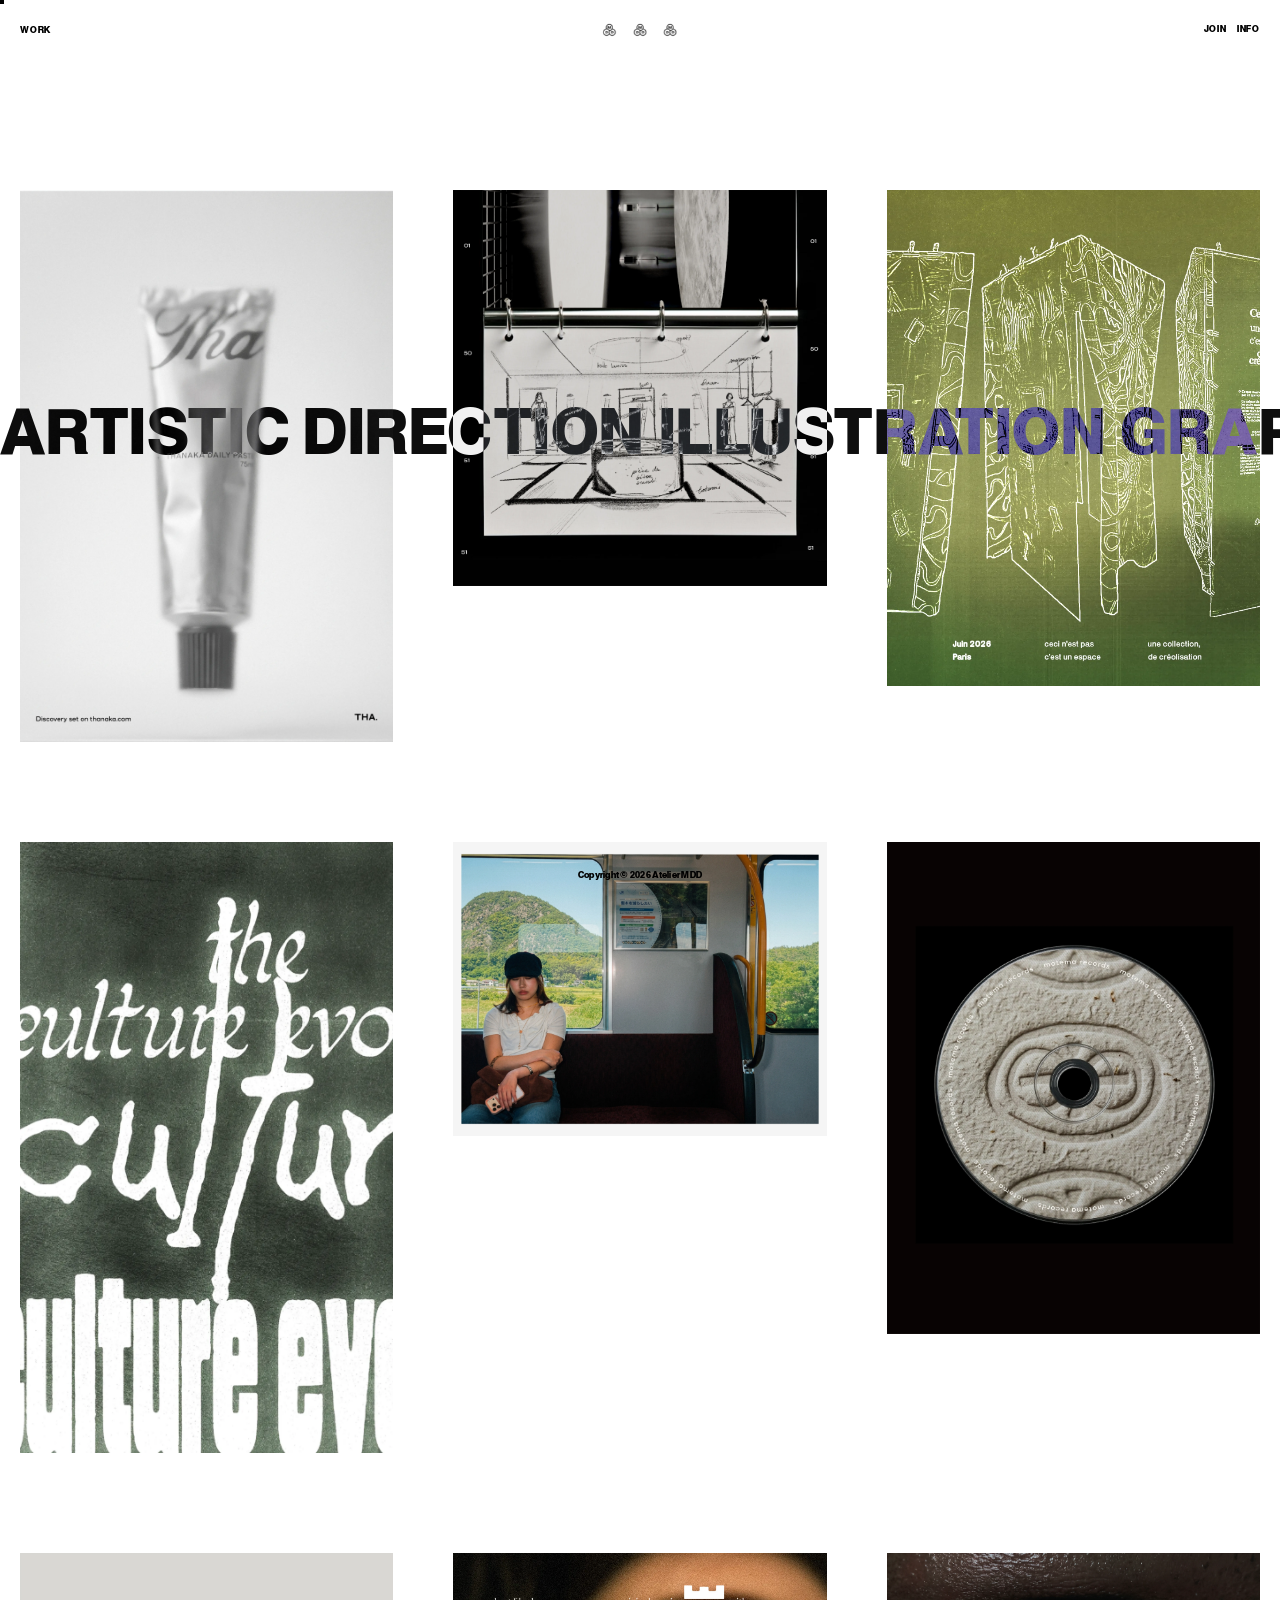
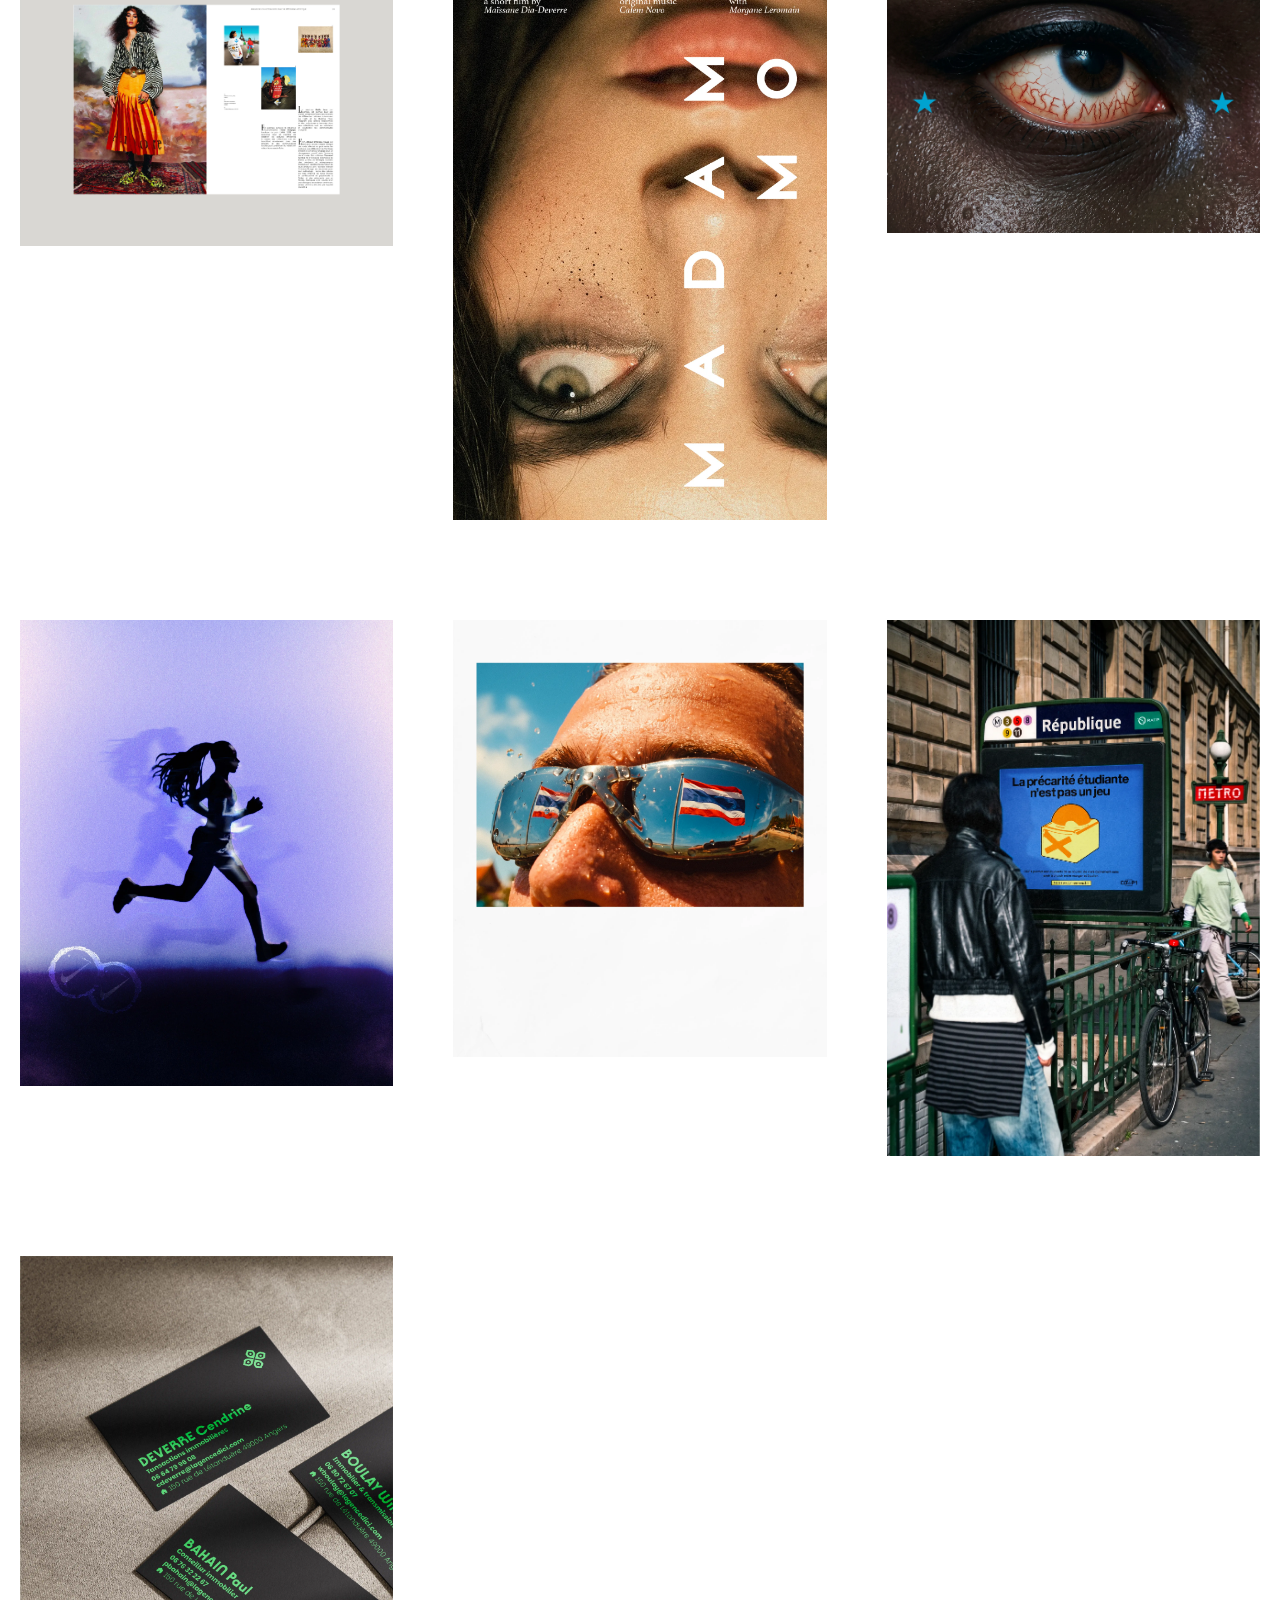
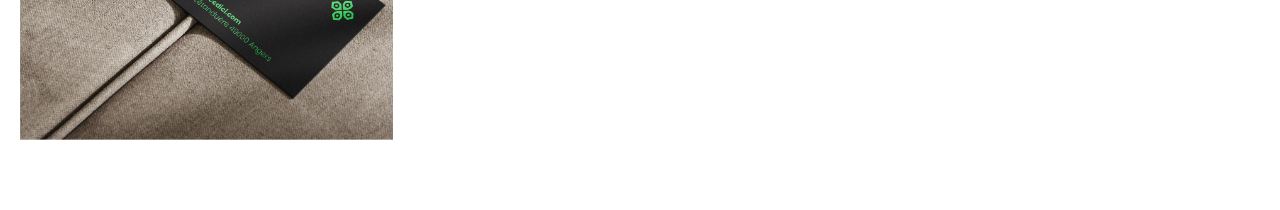
==== commit b9831bd3: "V2 work+join bouton" ====
--- a/gallery.html
+++ b/gallery.html
@@ -55,7 +55,7 @@
                 <a href="gallery.html" class="nav-item">WORK</a>
             </div>
             <div class="nav-right">
-                <a href="#" class="nav-item" id="contact-btn">CONTACT</a>
+                <a href="#" class="nav-item" id="contact-btn">JOIN</a>
                 <a href="info.html" class="nav-item">INFO</a>
             </div>
         </nav>
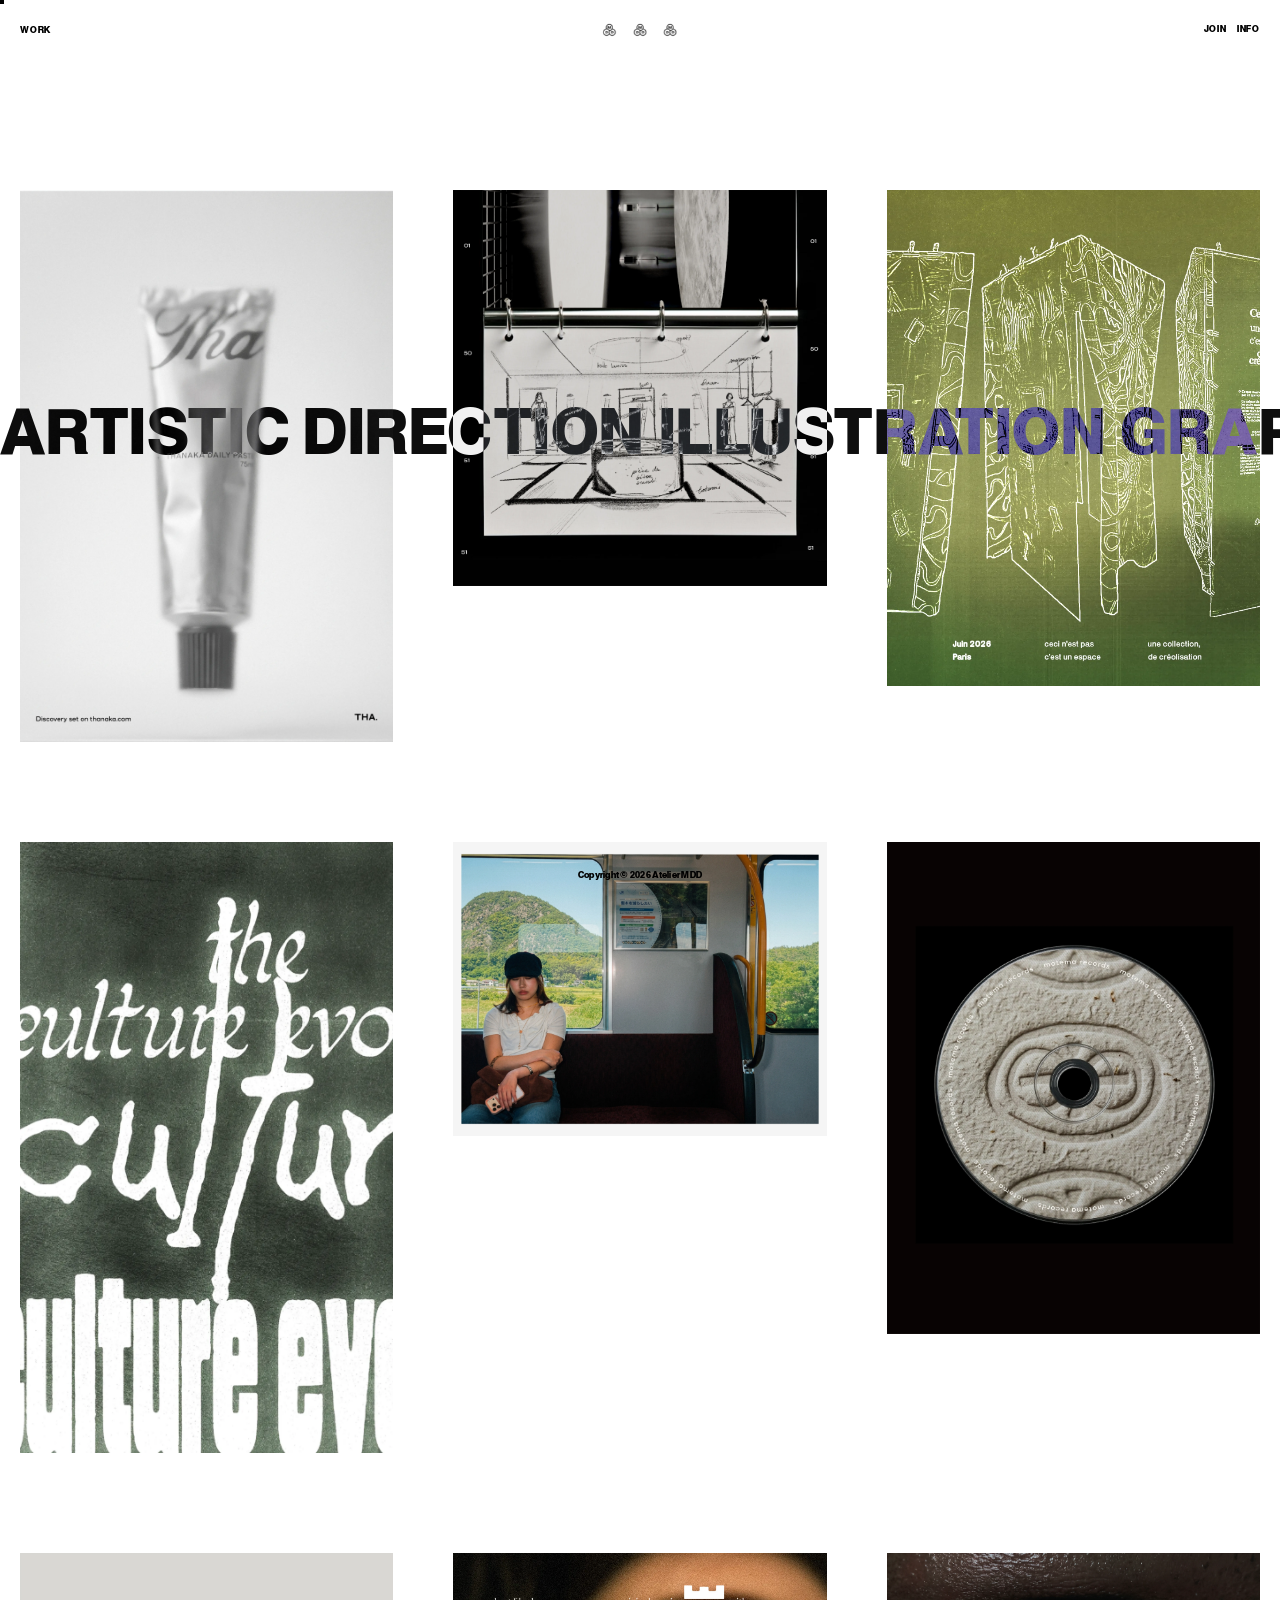
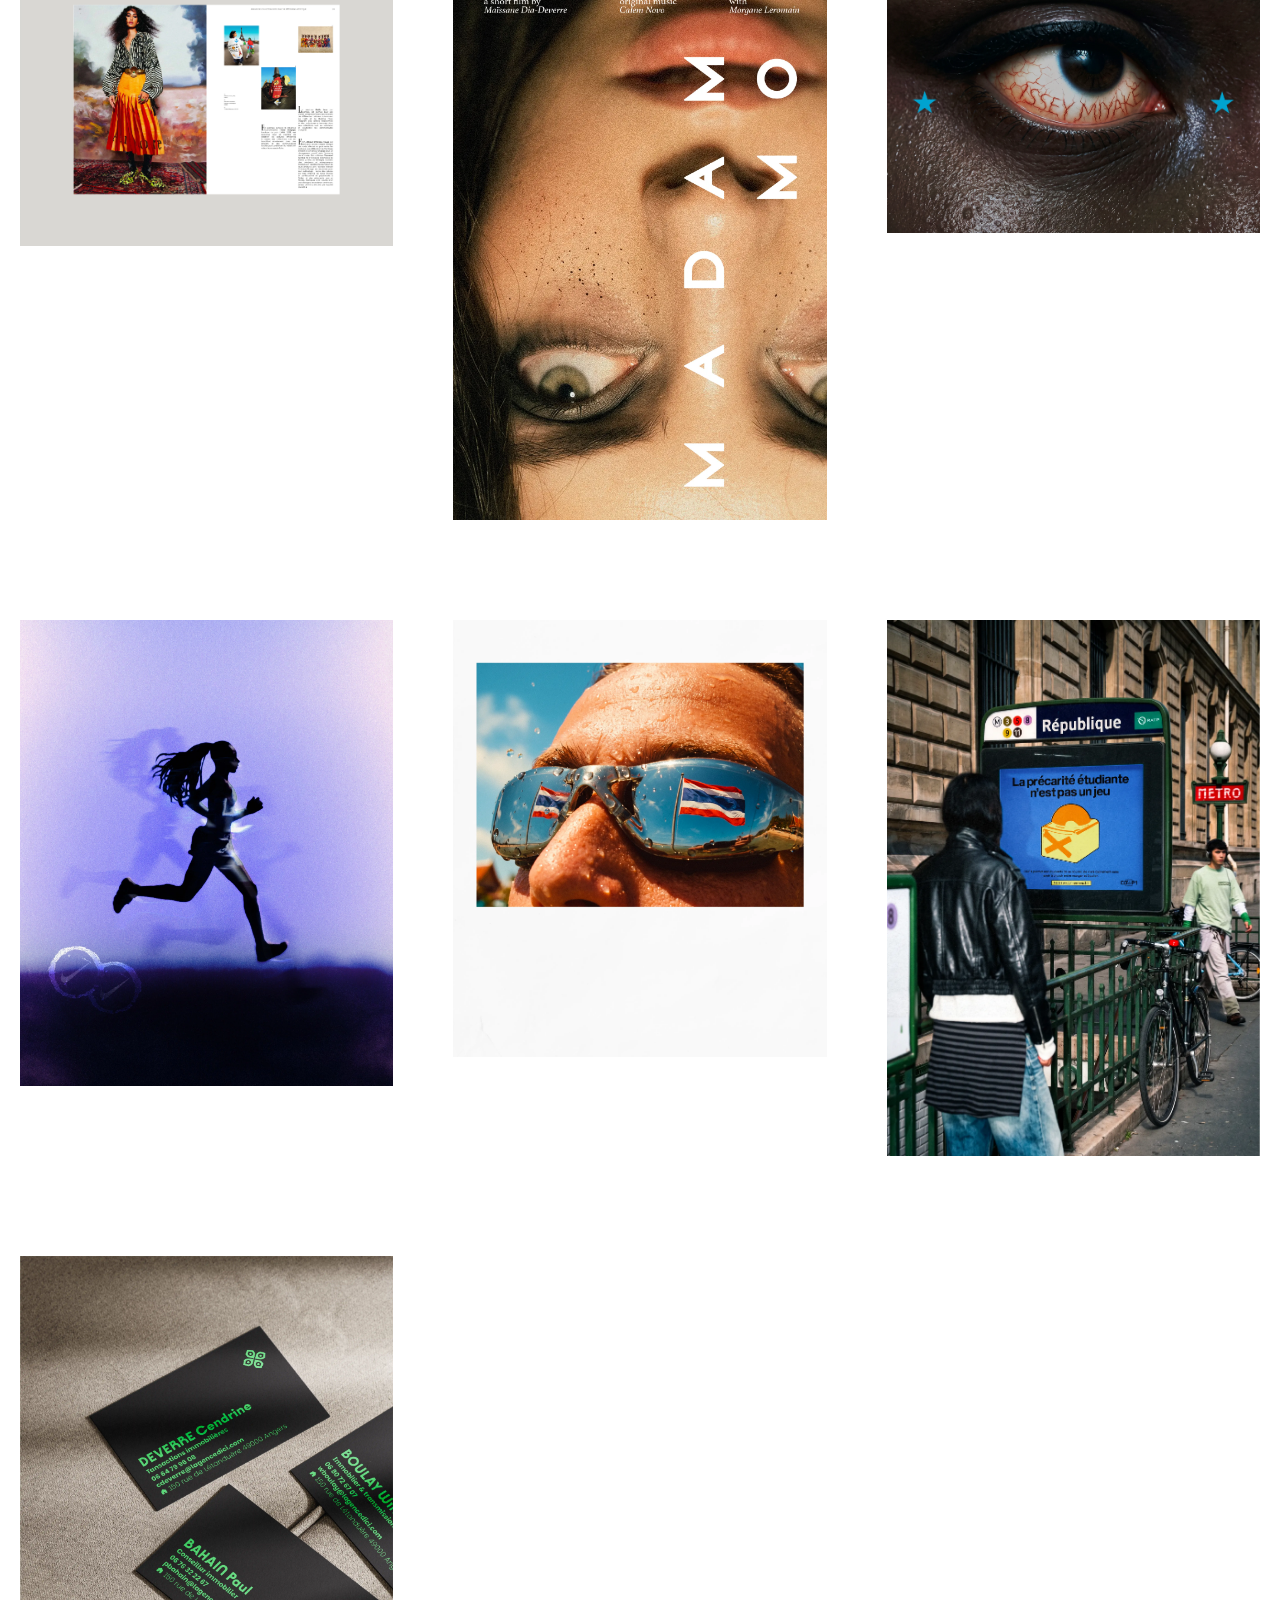
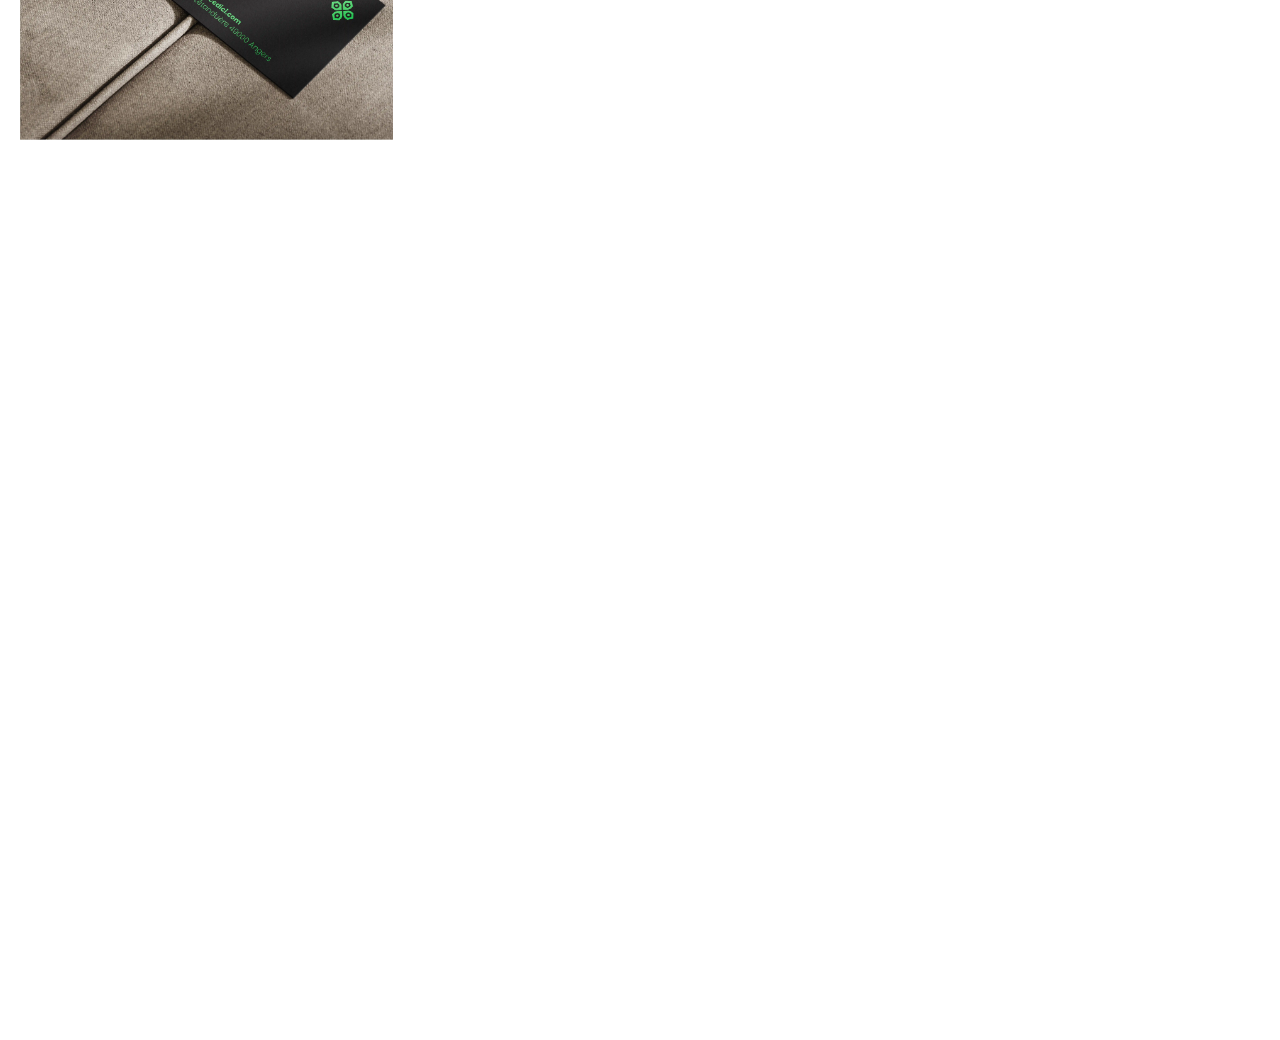
==== commit 4fd0ee2d: "correction V4 blur (définitive)" ====
--- a/style.css
+++ b/style.css
@@ -290,6 +290,34 @@
     gap: 10px;
 }
 
+/* --- Indice "SWIPE" (mobile uniquement, au-dessus du strip) --- */
+#swipe-hint {
+    display: none;
+}
+
+@media (max-width: 768px) {
+    #swipe-hint {
+        display: block;
+        position: fixed;
+        bottom: 253px; /* Juste au-dessus du strip (250px de haut) */
+        left: 0;
+        width: 100%;
+        text-align: center;
+        font-size: calc(var(--text-size) * 1.1); /* Même taille que les boutons du header */
+        font-weight: 500;
+        font-style: italic;
+        color: #999999;
+        pointer-events: none;
+        z-index: 85;
+        opacity: 0;
+        transition: opacity 0.6s ease;
+    }
+
+    #swipe-hint.visible {
+        opacity: 1;
+    }
+}
+
 .expertise-list {
     position: fixed;
     top: 48%; /* Légèrement remonté pour une meilleure harmonie visuelle */
@@ -514,7 +542,7 @@
 
 .gallery-section {
     width: 100%;
-    padding: 160px 20px 70px 20px; /* Padding latéral identique au header (20px) pour aligner la grille sur WORK / CONTACT */
+    padding: 160px 20px 100vh 20px; /* Padding latéral identique au header (20px) ; padding-bas généreux pour que la dernière rangée puisse remonter entièrement derrière le header/blur */
 }
 
 .gallery-masonry {
@@ -535,7 +563,7 @@
 
 /* Responsive Gallery */
 @media (max-width: 1000px) {
-    .gallery-section { padding: 130px 20px 70px 20px; } /* Même padding latéral (20px) qu'en desktop */
+    .gallery-section { padding: 130px 20px 100vh 20px; } /* Même padding latéral (20px) qu'en desktop, padding-bas généreux (cf. règle desktop) */
     .gallery-masonry {
         grid-template-columns: repeat(2, 1fr);
         gap: 60px 30px;
@@ -1127,7 +1155,7 @@
         padding-top: 250px; /* Espace sous le bloc texte, devenu un bandeau plein largeur */
         padding-left: 20px;
         padding-right: 20px;
-        padding-bottom: 80px;
+        padding-bottom: 100vh; /* Généreux pour que la dernière image puisse remonter entièrement derrière le header/blur */
     }
 }
 
@@ -1137,7 +1165,7 @@
         flex-direction: column;
         overflow-x: hidden;
         overflow-y: auto; /* Scroll vertical */
-        padding: 320px 20px 50px 20px; /* Augmenté pour commencer SOUS le bloc texte */
+        padding: 320px 20px 100vh 20px; /* Augmenté pour commencer SOUS le bloc texte ; padding-bas généreux (cf. commentaire ci-dessus) */
         align-items: center;
         gap: 10px; /* Espacement réduit sur mobile */
     }
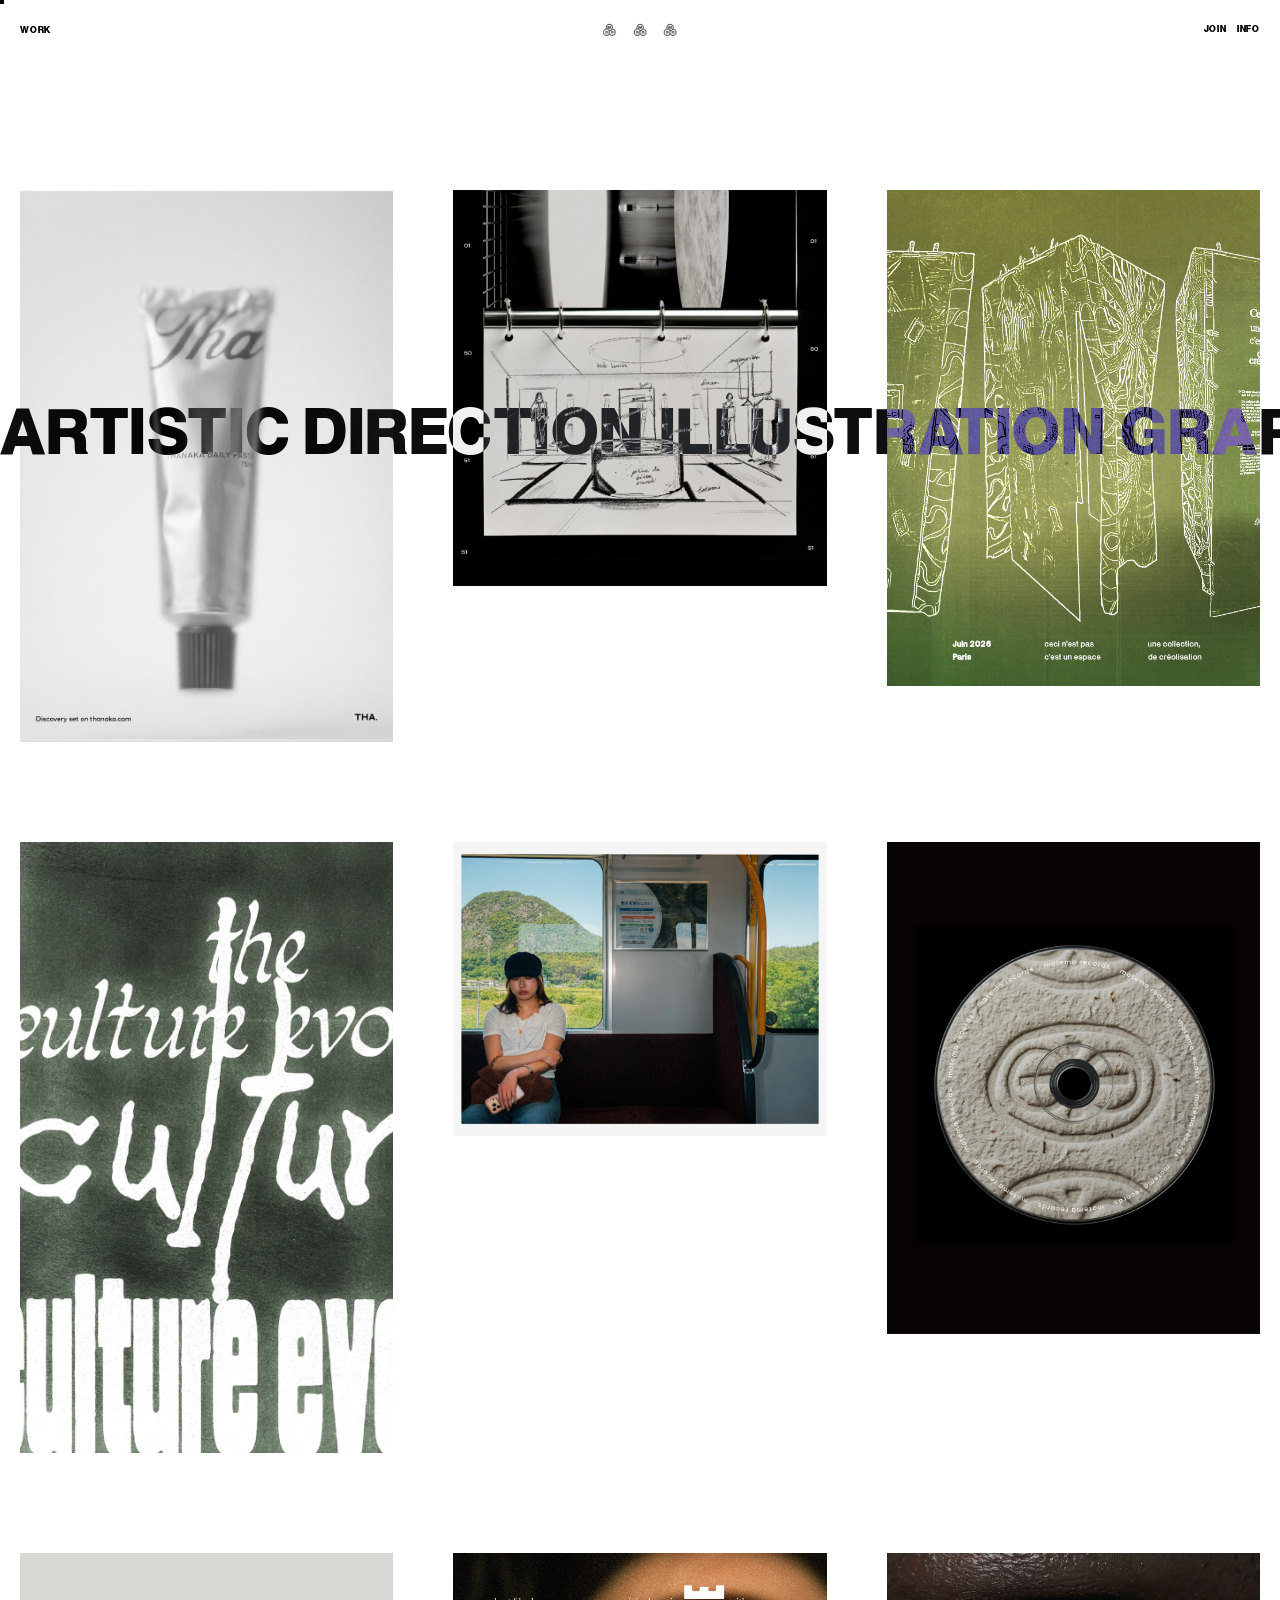
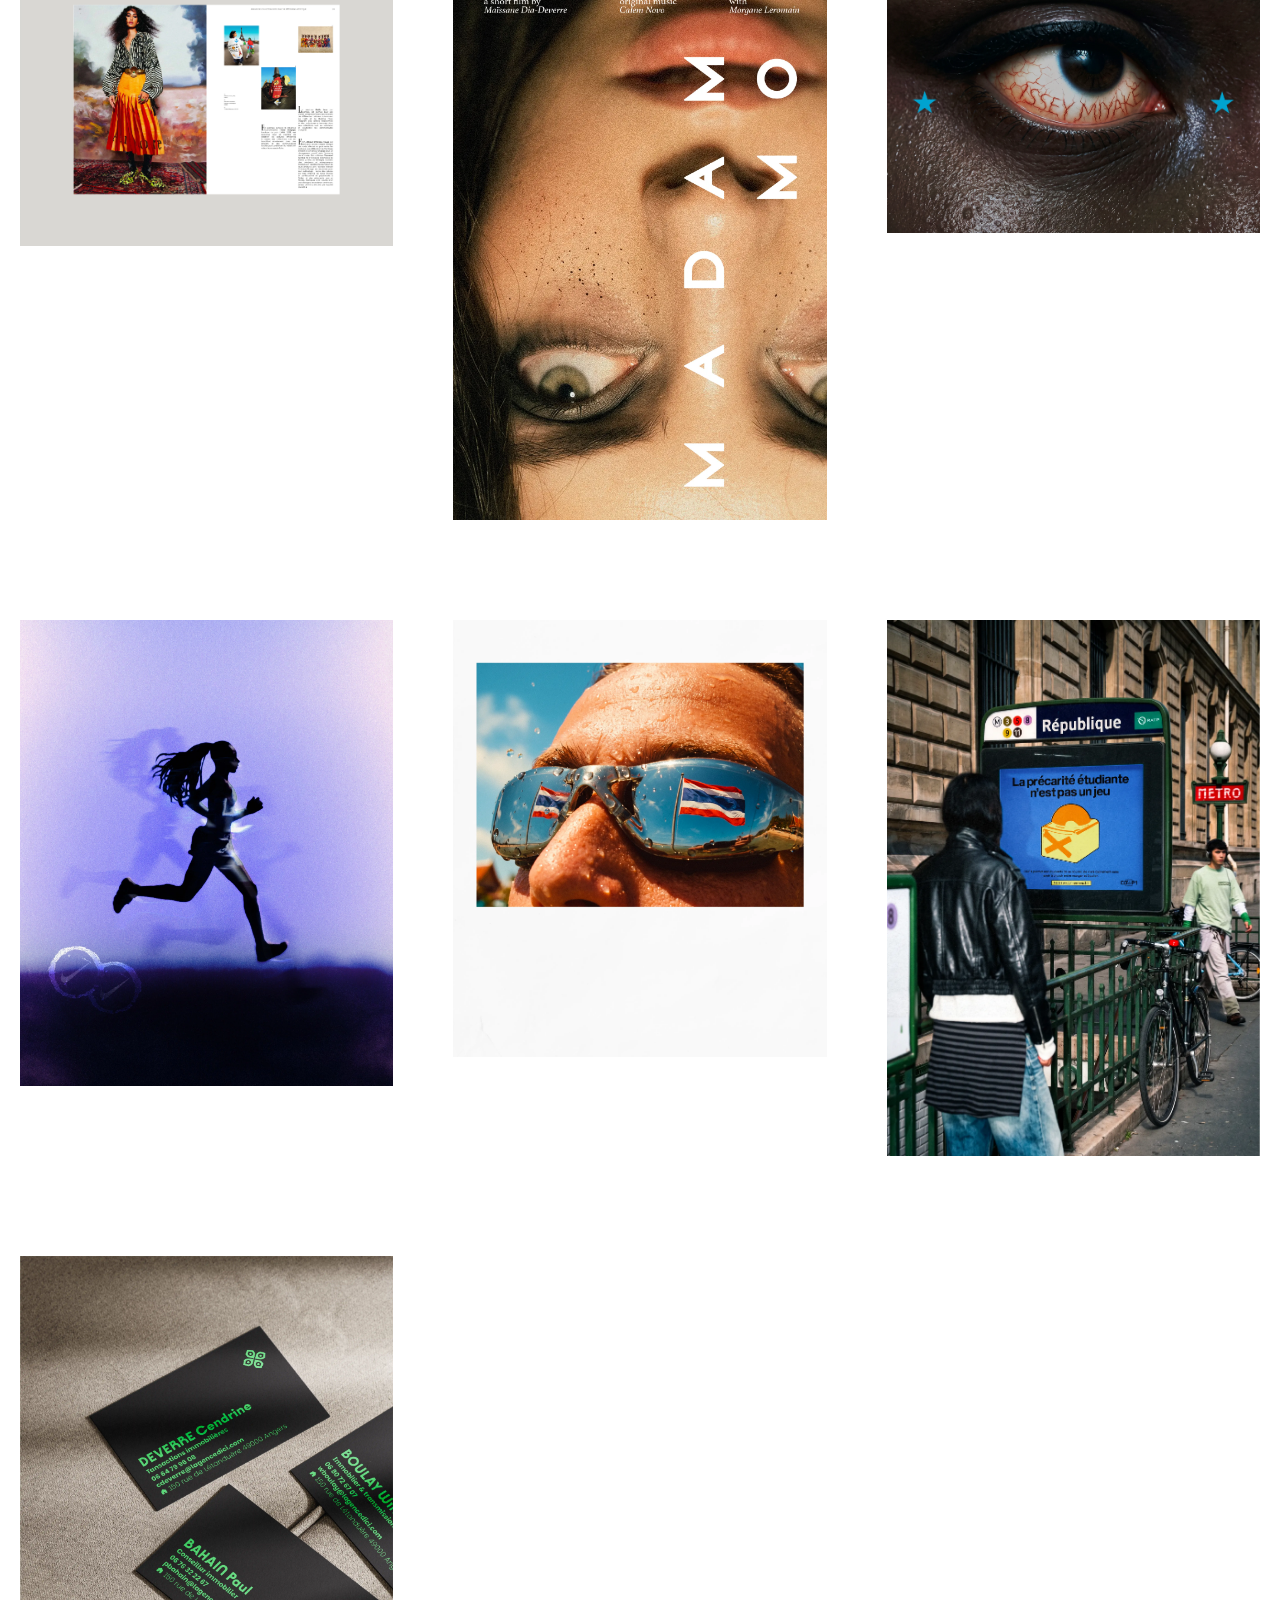
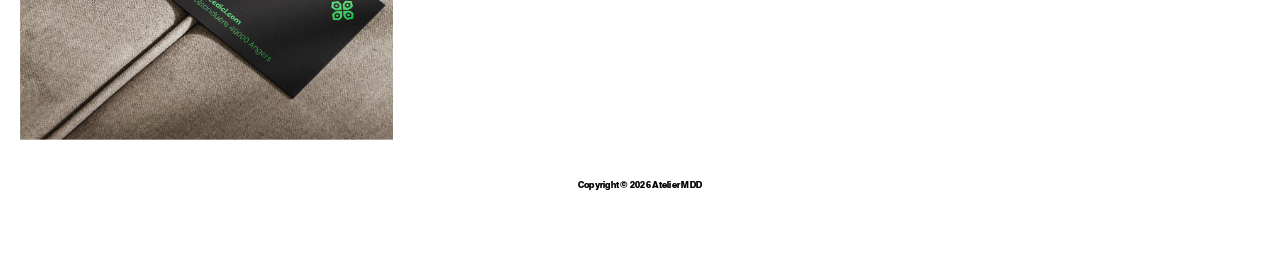
==== commit ea3954ba: "bouton instagram suppr" ====
--- a/gallery.html
+++ b/gallery.html
@@ -115,7 +115,6 @@
                 <a href="mailto:maissane.dia@gmail.com" class="contact-item contact-email">maissane.dia@gmail.com</a>
                 <a href="tel:+33618434195" class="contact-item contact-phone">+33 6 18 43 41 95</a>
                 <a href="https://www.linkedin.com/in/maïssane-dia-deverre-a1b712229/" target="_blank" class="contact-item contact-linkedin">LinkedIn</a>
-                <a href="https://www.instagram.com/maissane.ddv/" target="_blank" class="contact-item contact-instagram">Instagram</a>
             </div>
         </div>
     </div>
--- a/style.css
+++ b/style.css
@@ -542,7 +542,7 @@
 
 .gallery-section {
     width: 100%;
-    padding: 160px 20px 100vh 20px; /* Padding latéral identique au header (20px) ; padding-bas généreux pour que la dernière rangée puisse remonter entièrement derrière le header/blur */
+    padding: 160px 20px 70px 20px; /* Padding latéral identique au header (20px) pour aligner la grille sur WORK / CONTACT */
 }
 
 .gallery-masonry {
@@ -560,10 +560,20 @@
     pointer-events: auto; /* Réactive les interactions */
 }
 
+/* Sur la page WORK, le footer doit être un vrai footer de fin de page
+   (dans le flux, après les images), pas fixé à l'écran comme ailleurs */
+.gallery-section .site-footer {
+    position: static;
+    bottom: auto;
+    left: auto;
+    margin-top: 40px;
+    pointer-events: auto;
+}
+
 
 /* Responsive Gallery */
-@media (max-width: 1000px) {
-    .gallery-section { padding: 130px 20px 100vh 20px; } /* Même padding latéral (20px) qu'en desktop, padding-bas généreux (cf. règle desktop) */
+@media (max-width: 1024px) {
+    .gallery-section { padding: 130px 20px 70px 20px; } /* Même padding latéral (20px) qu'en desktop */
     .gallery-masonry {
         grid-template-columns: repeat(2, 1fr);
         gap: 60px 30px;
@@ -597,18 +607,30 @@
     left: 0;
     width: 100vw;
     height: 100vh;
-    background: #ffffff;
+    background: #ffffff; /* Fond opaque au départ : masque le site pendant le chargement */
     z-index: 10000;
-    display: flex;
+    display: flex; /* Centre le logo horizontalement et verticalement */
     align-items: center;
     justify-content: center;
-    transition: opacity 2.1s cubic-bezier(0.4, 0, 0.2, 1);
-}
-
-.preloader-gif {
-    width: 250px; /* Réduit de 30% (500px -> 350px) */
+}
+
+/* Fondu de sortie : tout le bandeau (fond + logo) s'efface en transparence pour laisser
+   apparaître le site progressivement en dessous, au lieu d'une disparition brutale */
+#preloader.preloader-fade-out {
+    transition: opacity 1.2s ease;
+    opacity: 0;
+}
+
+.preloader-img {
+    width: 200px; /* -20% par rapport aux 250px précédents */
     height: auto;
     display: block;
+    opacity: 0; /* Point de départ du fondu d'entrée */
+    transition: opacity 1s ease; /* Durée du fondu d'entrée */
+}
+
+.preloader-img.preloader-visible {
+    opacity: 1;
 }
 
 /* --- MAIN CONTAINER FOR INFO PAGE --- */
@@ -712,12 +734,22 @@
 
 .approach-text {
     font-family: 'europagroshop-dembol', serif;
-    font-size: 12.6px; /* Réduit de 0.3pt (approx 0.4px) */
+    /* Taille fluide unique : 18px en mobile (≤375px) jusqu'à 20px en desktop (≥1025px),
+       interpolée automatiquement entre les deux (plus de valeur "coincée" sur tablette) */
+    font-size: clamp(18px, 16.8px + 0.31vw, 20px);
     line-height: 1.3;
     max-width: none;
     margin: 0;
     text-transform: none !important;
      letter-spacing: 0.08em;
+}
+
+@media (min-width: 1025px) {
+    /* Compense l'espacement au-dessus du texte pour l'aligner avec EXPERIENCES/CLIENTS/EXHIBITIONS
+       (pertinent uniquement dans la mise en page en ligne du Desktop) */
+    .approach-text {
+        margin-top: -2.5px;
+    }
 }
 
 /* Titres de sections (Clients, Exhibitions, Experience) */
@@ -831,12 +863,12 @@
     }
 
     .approach-section {
-        grid-column: 1;
+        grid-column: 1 / -1; /* Pleine largeur : occupe les 2 colonnes avant "Less Info" */
         margin-bottom: 0; /* On laisse le gap de la grille gérer l'espace */
     }
 
     .experience-section {
-        grid-column: 2;
+        grid-column: 1 / -1; /* Pleine largeur, sur sa propre ligne après "Less Info" */
     }
 
     .col-clients {
@@ -917,7 +949,7 @@
     gap: 30px;
 }
 
-@media (max-width: 1023px) {
+@media (max-width: 1024px) {
     .contact-details {
         flex-direction: column;
     }
@@ -953,7 +985,6 @@
 
 .contact-email:hover,
 .contact-phone:hover,
-.contact-instagram:hover,
 .contact-linkedin:hover {
     font-family: 'europagroshop-dembol', serif;
     font-style: italic;
@@ -1034,6 +1065,7 @@
         top: 50%;
         left: 5vw;
         transform: translateY(-50%);
+        width: 420px; /* Plus large pour laisser le texte de description respirer à 22px */
     }
 }
 
@@ -1049,12 +1081,35 @@
 }
 
 .project-title,
-.project-description,
 .project-close-btn {
     font-family: 'europagroshop-dembol', serif;
     line-height: 1.3;
     max-width: 220px;
     font-size: 10px;
+    font-weight: normal;
+    text-transform: none;
+    letter-spacing: normal;
+    color: black; /* Couleur de base pour que 'difference' fonctionne */
+    margin: 0;
+    padding: 0;
+    background: transparent;
+    border: none;
+    text-align: left;
+    pointer-events: auto; /* Réactive les clics sur le texte */
+}
+
+/* Texte de description des projets : comportement libre et naturel,
+   sans largeur imposée ni retours à la ligne forcés */
+.project-description {
+    font-family: 'europagroshop-dembol', serif;
+    line-height: 1.3;
+    /* Pas de largeur imposée : le texte utilise toute la largeur disponible de
+       .project-text-layer (déjà responsive), quel que soit l'écran. Une colonne fixe de
+       220px entrait en conflit avec la taille de police désormais plus grande sur
+       mobile/tablette et forçait un bloc de texte anormalement haut. */
+    max-width: none;
+    /* Taille fluide unique : 13px en mobile jusqu'à 20px en desktop, sans palier tablette */
+    font-size: clamp(13px, 8.96px + 1.08vw, 20px);
     font-weight: normal;
     text-transform: none;
     letter-spacing: normal;
@@ -1114,6 +1169,71 @@
     }
 }
 
+/* Boutons PREV / NEXT encadrant CLOSE : même typographie/taille/logique responsive
+   que les boutons du header (WORK / JOIN / INFO), en gris clair uniquement */
+.project-nav-controls .project-prev-btn,
+.project-nav-controls .project-next-btn {
+    font-family: 'europagroshop-dembol', serif;
+    letter-spacing: 0.8px; /* Valeur calculée identique à celle héritée par .nav-item (0.05em du body, 16px) */
+    font-size: calc(var(--text-size) * 1.1);
+    font-weight: 500;
+    line-height: 1;
+    color: #999999;
+    background: none;
+    border: none;
+    appearance: none;
+    max-width: none;
+    text-transform: none;
+    display: inline-block;
+    vertical-align: middle;
+    padding: 0;
+    margin: 0;
+    cursor: pointer;
+}
+
+@media (max-width: 1024px) {
+    /* PREV aligné au bord gauche, CLOSE au centre, NEXT au bord droit,
+       sur la même largeur que le header (padding-left/right:20px hérité du parent) */
+    .project-nav-controls {
+        display: grid;
+        grid-template-columns: 1fr auto 1fr;
+        align-items: center;
+        width: 100%;
+    }
+    .project-nav-controls .project-prev-btn {
+        justify-self: start;
+    }
+    .project-nav-controls .project-next-btn {
+        justify-self: end;
+    }
+    .project-nav-controls .project-close-btn-bottom {
+        width: auto;
+        margin: 0;
+    }
+}
+
+@media (min-width: 1025px) {
+    /* Desktop : PREV / CLOSE / NEXT forment un véritable footer fixe en bas de l'overlay,
+       indépendant du défilement horizontal des images (typo/taille/couleur inchangées) */
+    .project-nav-controls {
+        position: fixed;
+        bottom: 40px;
+        left: 50%;
+        transform: translateX(-50%);
+        display: flex;
+        align-items: center;
+        gap: 60px;
+        z-index: 920; /* Au-dessus des images (910) */
+    }
+    .project-nav-controls .project-prev-btn,
+    .project-nav-controls .project-next-btn {
+        margin: 0;
+    }
+    .project-nav-controls .project-close-btn-bottom {
+        margin: 0;
+    }
+}
+
 /* --- Couche 2 : Galerie Images (Derrière) --- */
 .project-gallery-layer {
     z-index: 910;
@@ -1121,8 +1241,8 @@
     padding-top: 10vh; /* Espace pour que le haut de l'image soit dans la zone de flou */
     overflow-x: auto; /* Scroll horizontal natif */
     overflow-y: hidden;
-    padding-left: 350px; /* Espace pour le texte à gauche */
-    padding-right: 100px;
+    padding-left: 550px; /* Espace pour le texte à gauche (élargi pour la description en 22px) */
+    padding-right: 20px; /* Aligne le bord de la dernière image avec le bord droit du header (INFO) */
     box-sizing: border-box;
     scrollbar-width: none;
     -ms-overflow-style: none;
@@ -1152,10 +1272,12 @@
         height: auto;
         flex-direction: column;
         align-items: flex-start;
-        padding-top: 250px; /* Espace sous le bloc texte, devenu un bandeau plein largeur */
+        /* Espace sous le bloc texte : varie en continu selon la largeur (le texte occupe
+           plus de hauteur sur les petits écrans), plus de palier fixe entre tablette et mobile */
+        padding-top: clamp(265px, 351.78px - 8.48vw, 320px);
         padding-left: 20px;
         padding-right: 20px;
-        padding-bottom: 100vh; /* Généreux pour que la dernière image puisse remonter entièrement derrière le header/blur */
+        padding-bottom: 80px;
     }
 }
 
@@ -1165,7 +1287,9 @@
         flex-direction: column;
         overflow-x: hidden;
         overflow-y: auto; /* Scroll vertical */
-        padding: 320px 20px 100vh 20px; /* Augmenté pour commencer SOUS le bloc texte ; padding-bas généreux (cf. commentaire ci-dessus) */
+        padding-left: 20px;
+        padding-right: 20px;
+        padding-bottom: 50px;
         align-items: center;
         gap: 10px; /* Espacement réduit sur mobile */
     }
@@ -1254,11 +1378,11 @@
     mix-blend-mode: normal !important;
 }
 
-/* --- MOBILE BREAK FIX --- */
-@media (max-width: 768px) {
-  .mobile-break {
-    display: block;
-  }
+/* --- MOBILE BREAK FIX ---
+   Désactivé : le texte d'intro doit désormais s'écouler naturellement sur mobile,
+   sans retour à la ligne forcé. */
+.mobile-break {
+    display: inline;
 }
 
 /* =========================================
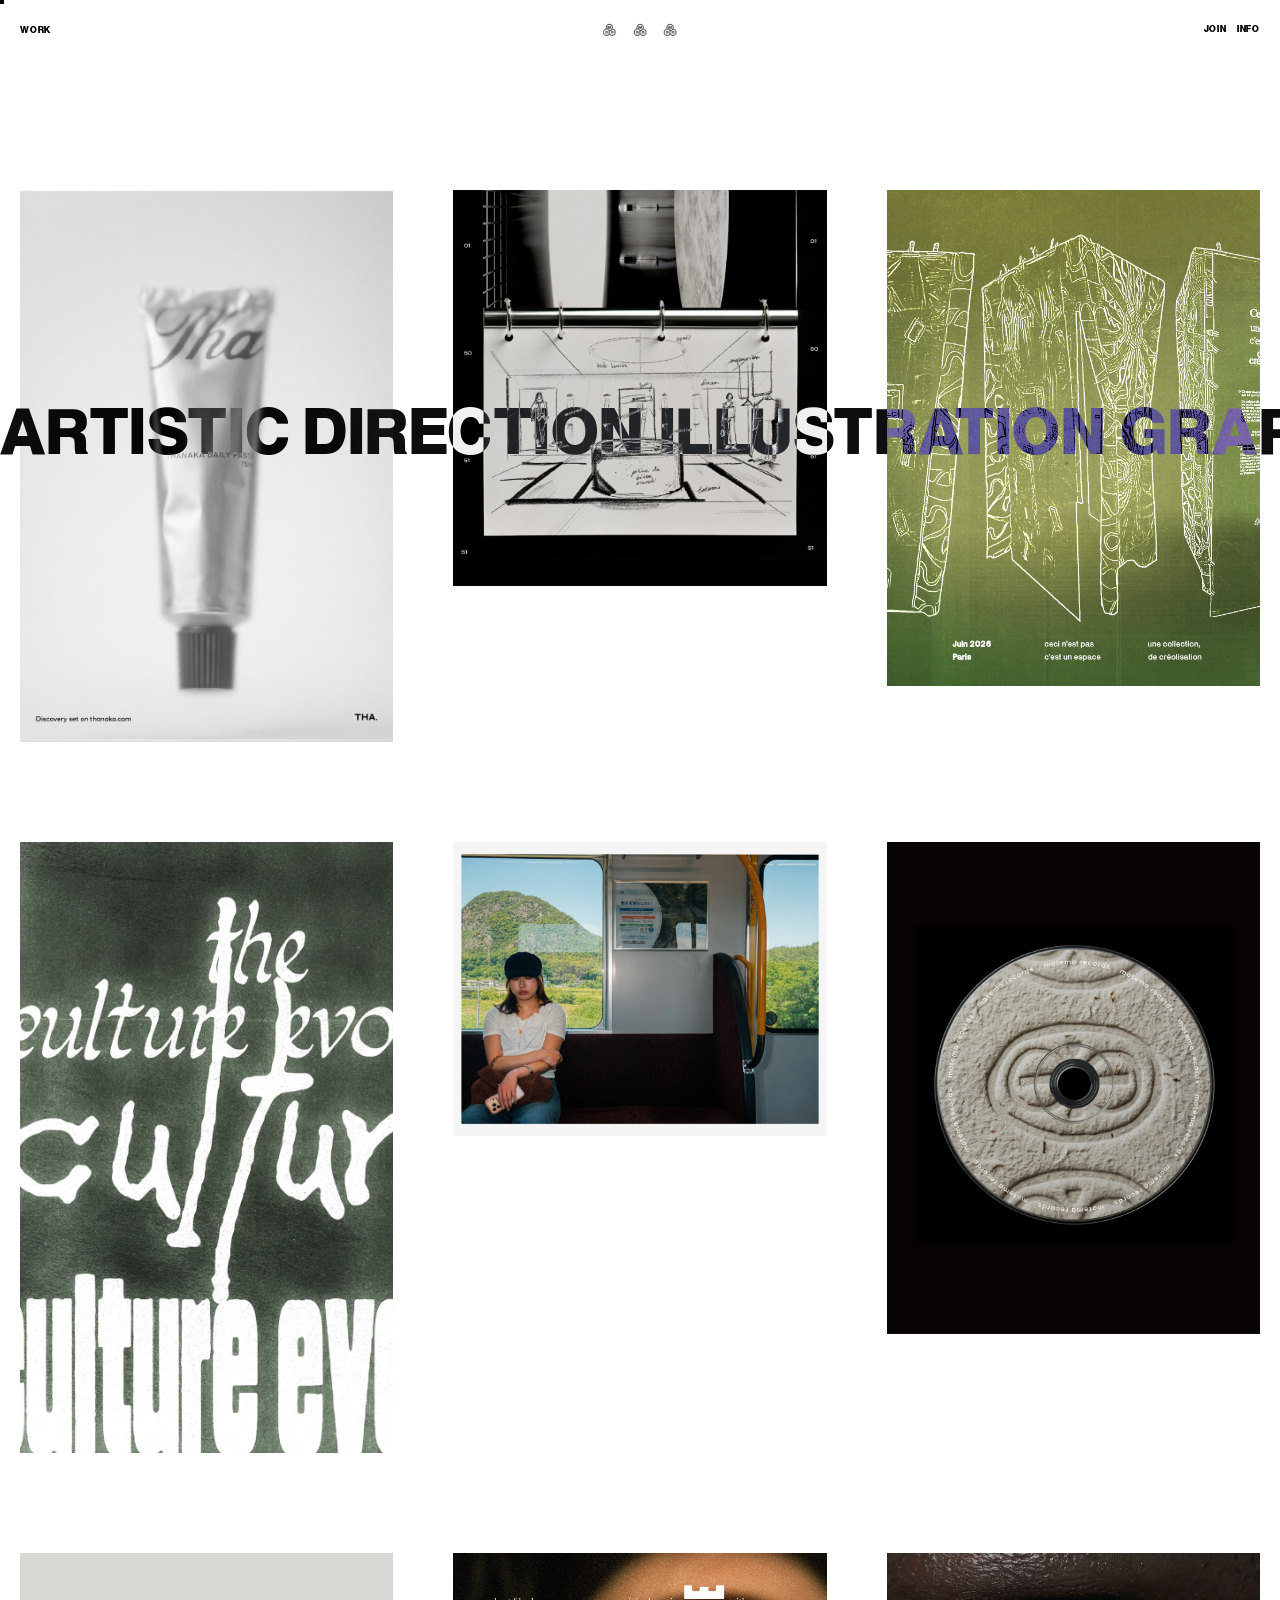
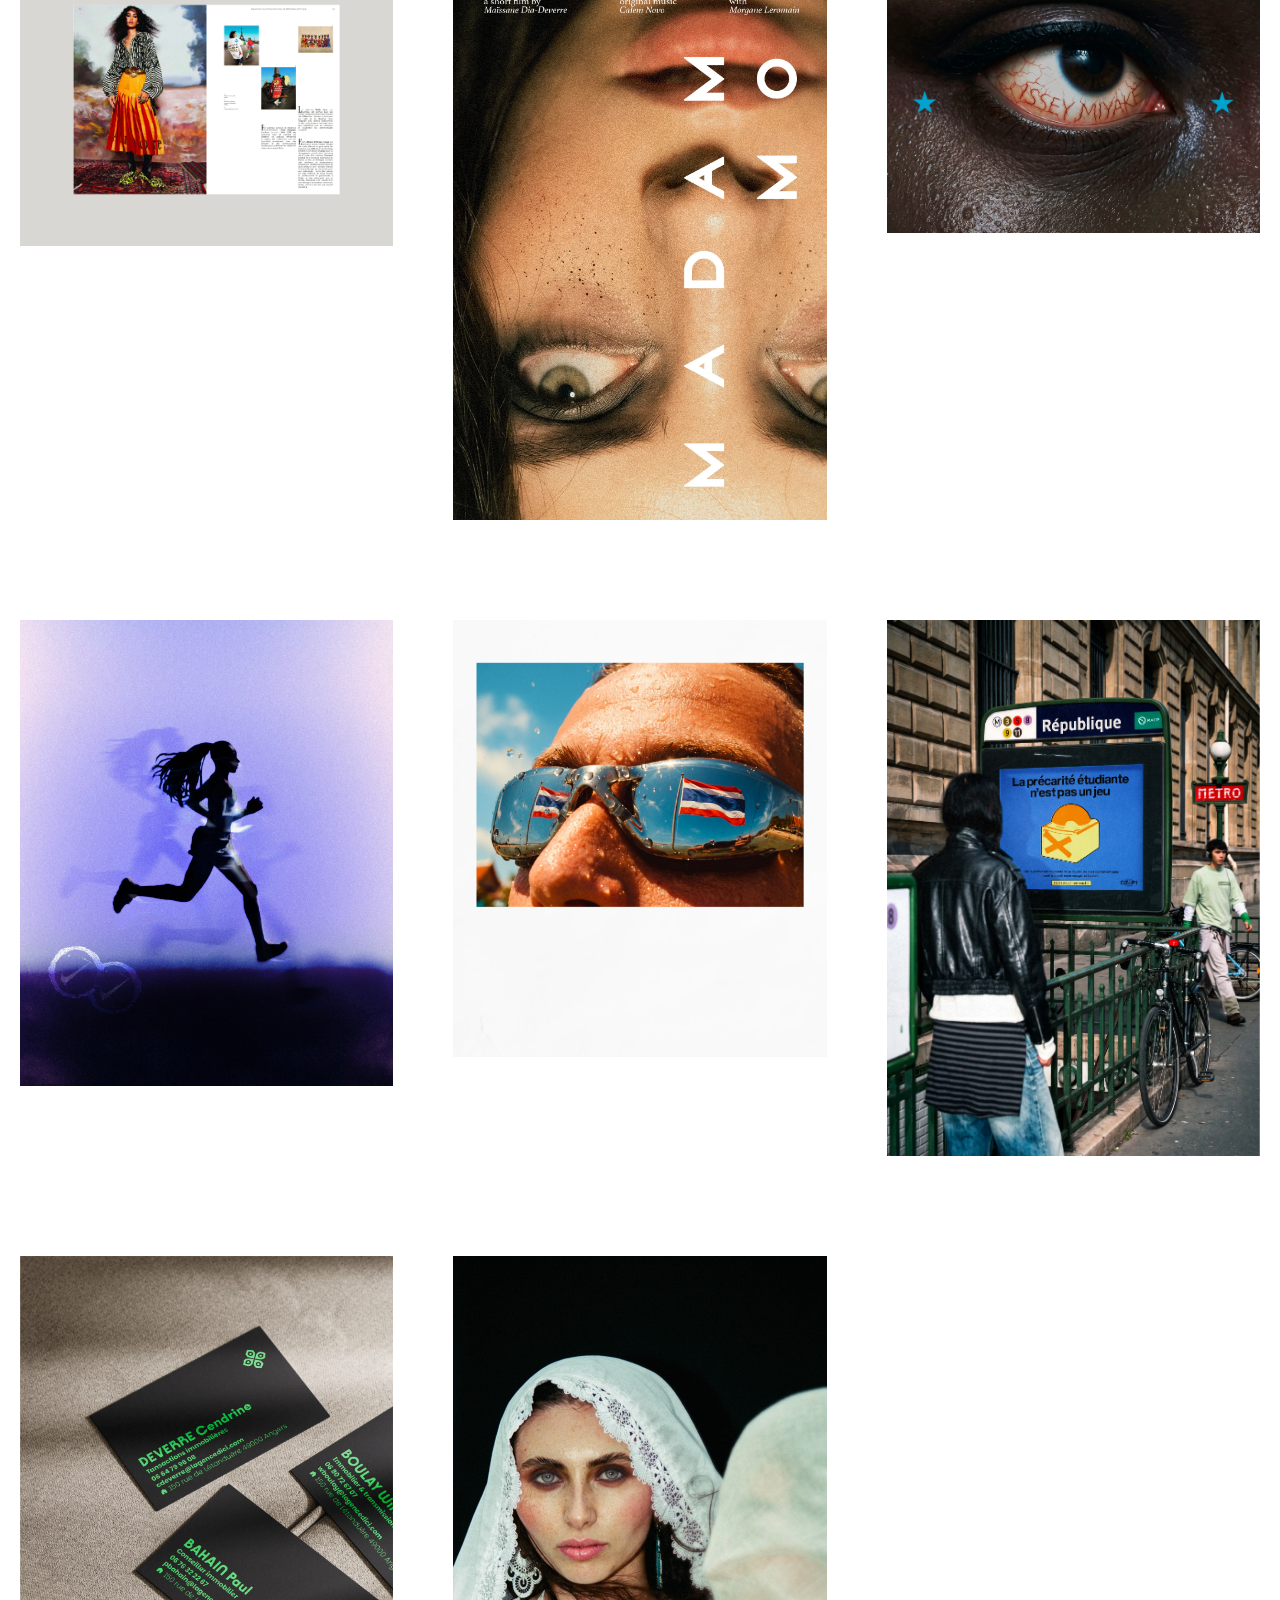
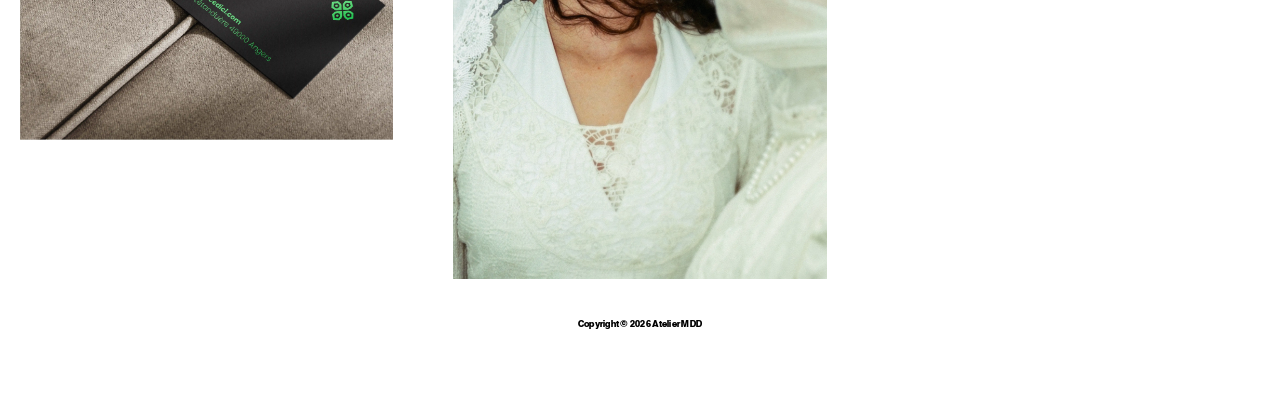
==== commit 038a3573: "NV projet shooting JARDIN RIF" ====
--- a/gallery.html
+++ b/gallery.html
@@ -101,6 +101,7 @@
                 <img src="projets/gallery/work/visuel_06.webp" alt="Sunburn" data-project="sunburn">
                 <img src="projets/gallery/work/cop1_05.webp" alt="COP1" data-project="cop1">
                 <img src="projets/gallery/work/dici_images-05.webp" alt="Agence Dici" data-project="agence_dici">
+                <img src="projets/gallery/work/jardin_7.webp" alt="Jardin des exilées" data-project="jardin_des_exilees">
             </div>
             <footer class="site-footer">Copyright © 2026 Atelier MDD</footer>
         </section>
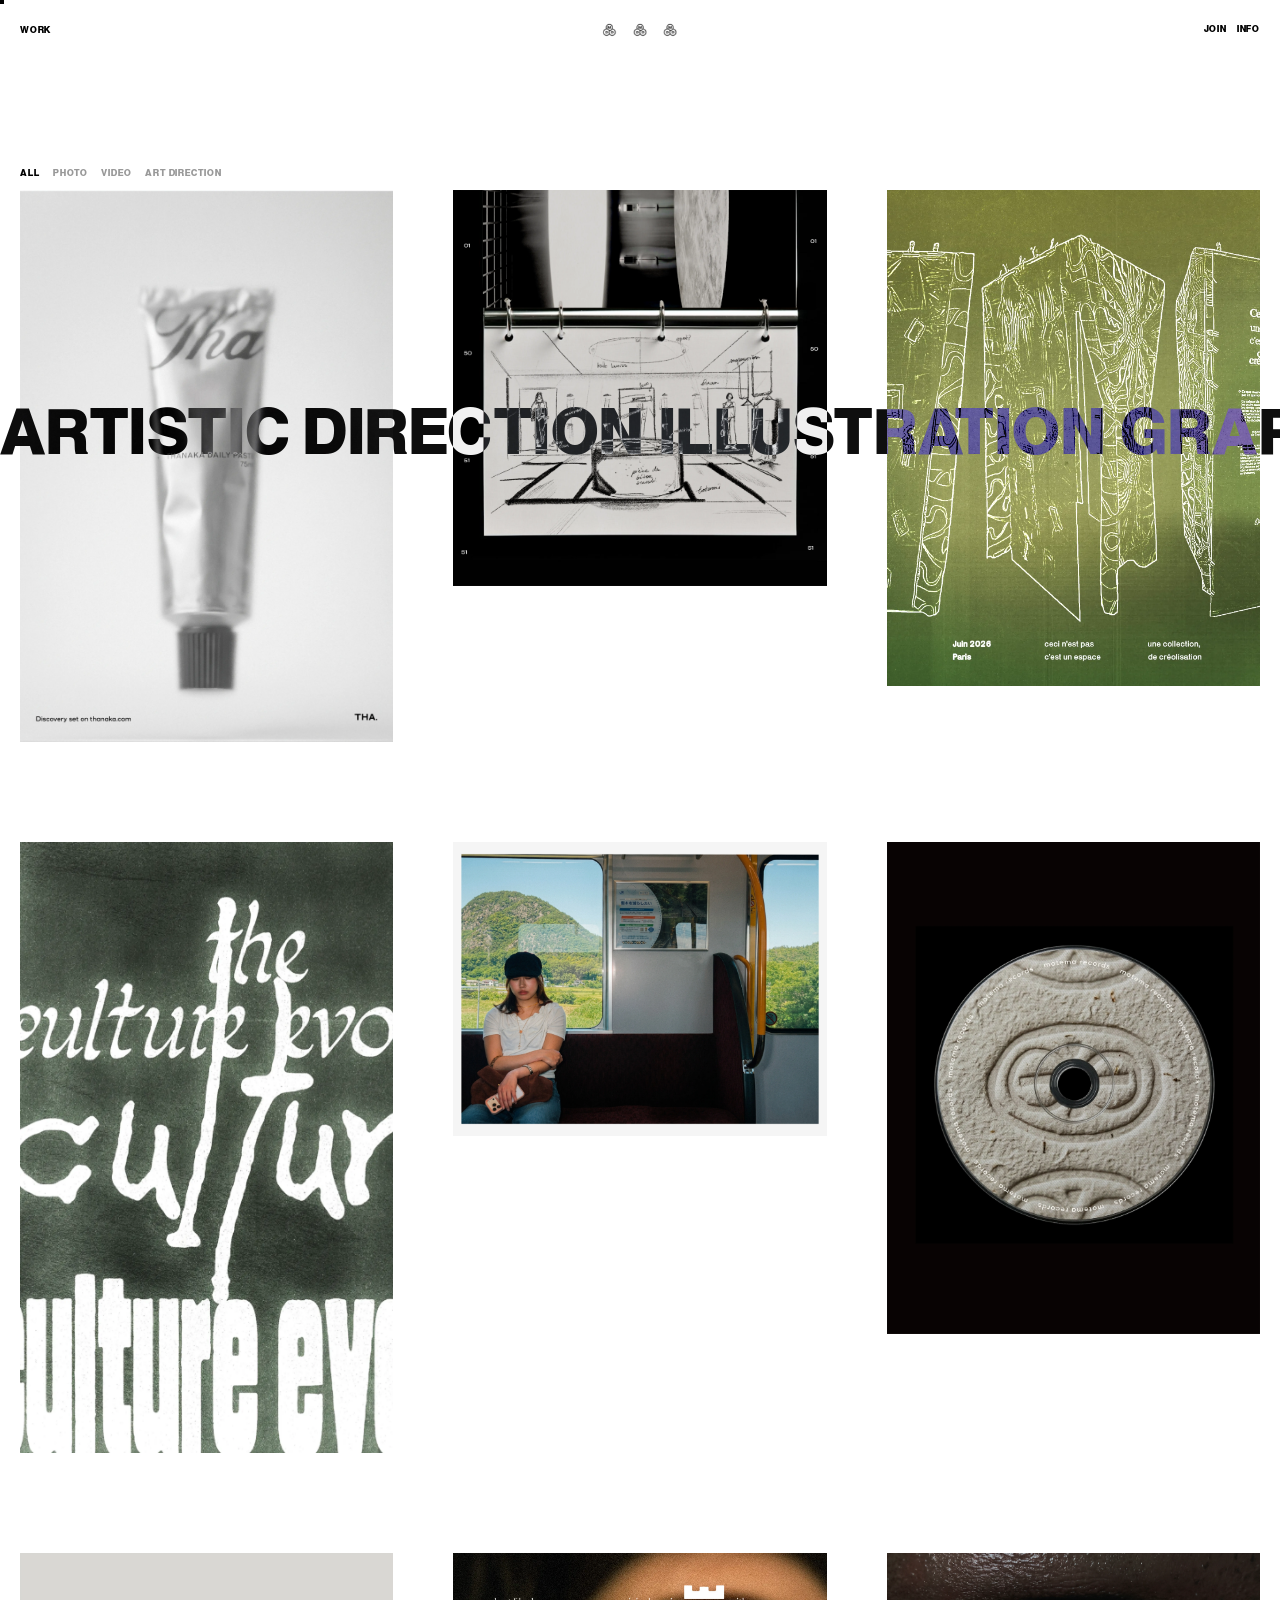
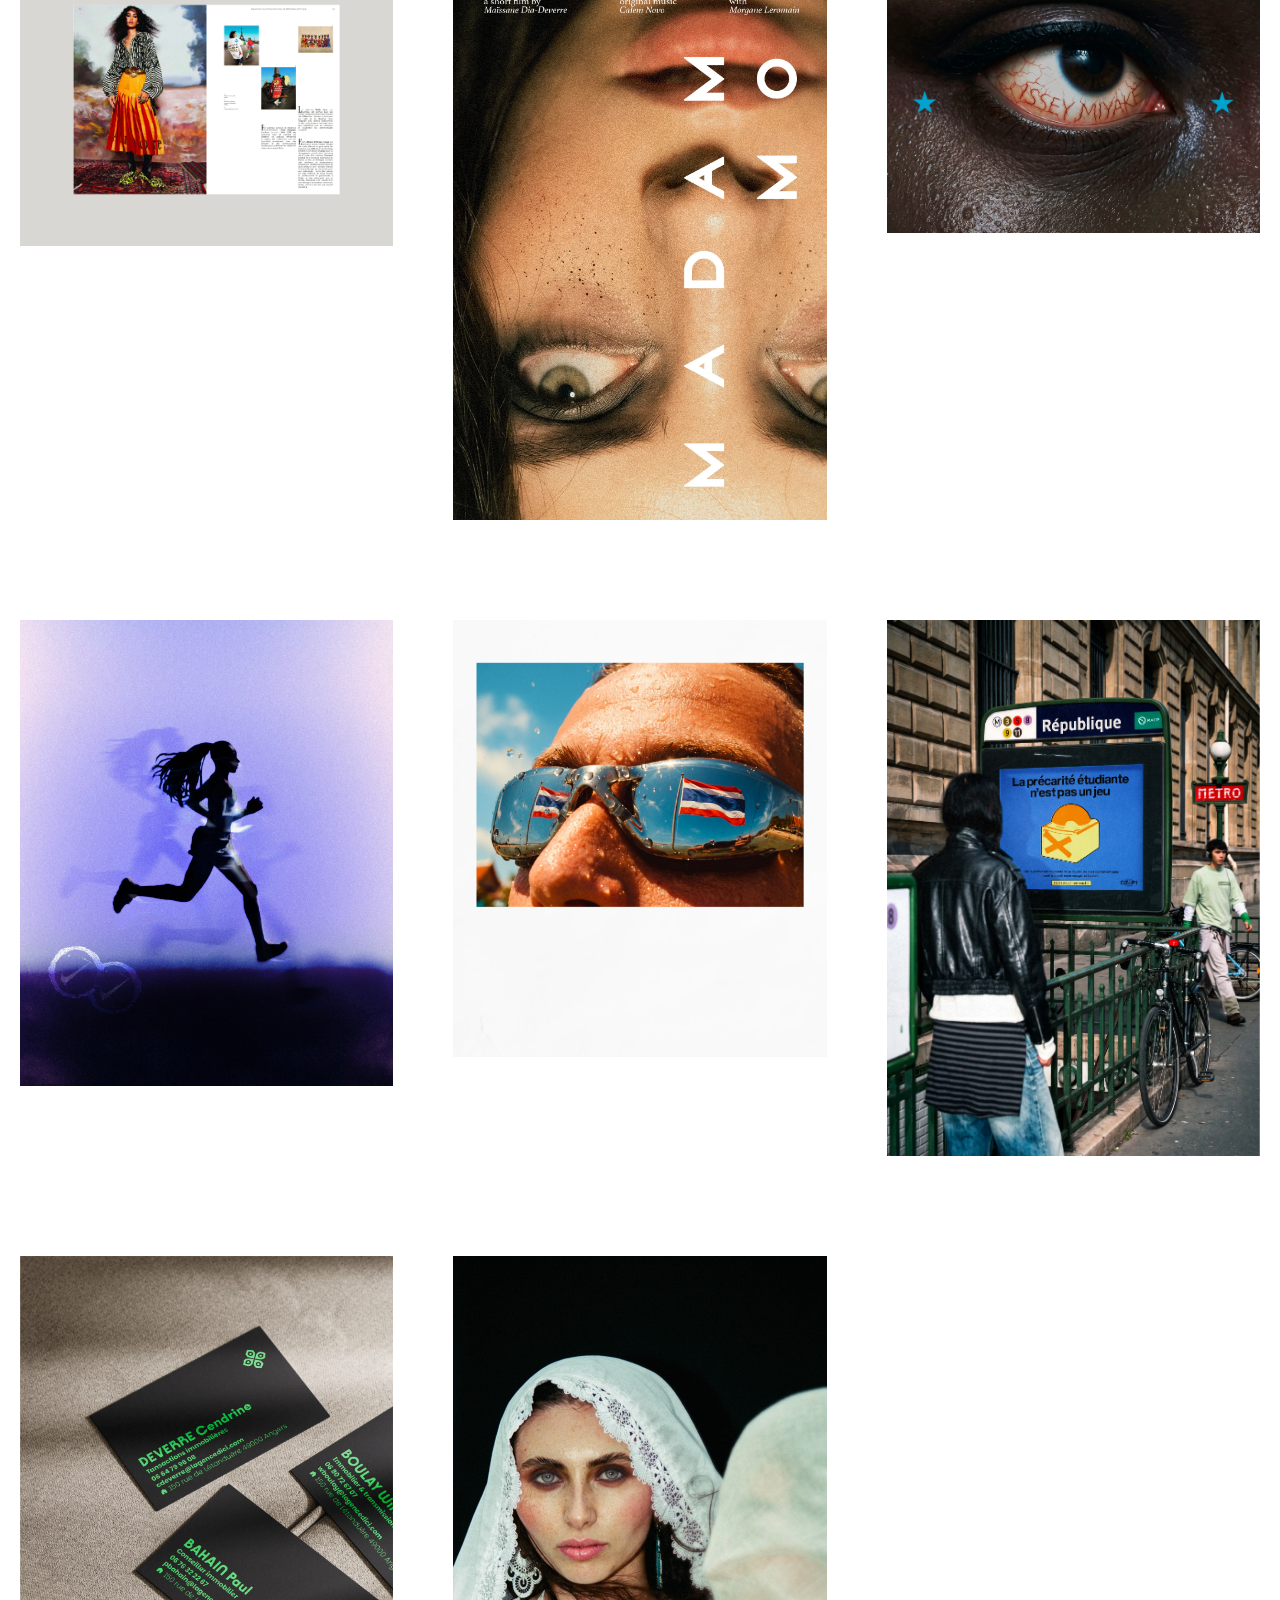
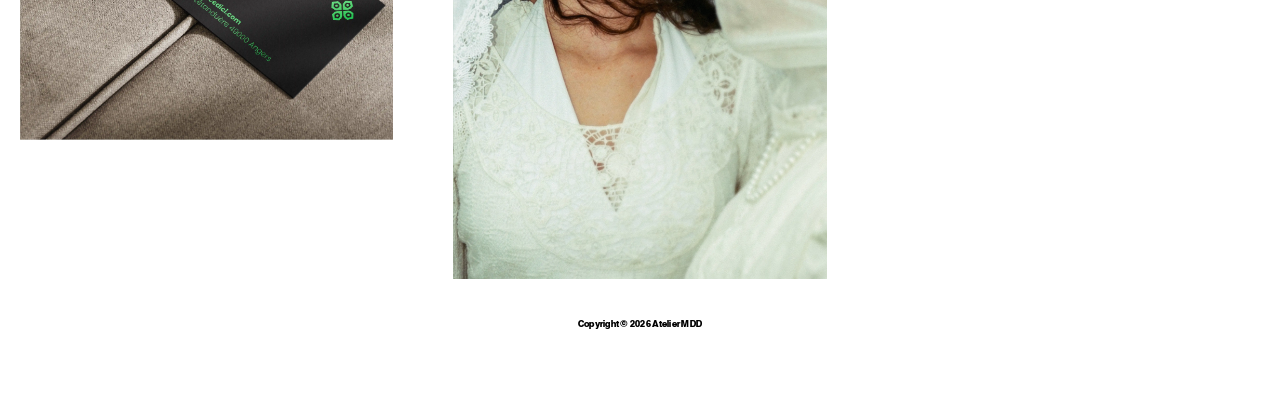
==== commit f32b5f0c: "ajout barre controle/filtre page work" ====
--- a/gallery.html
+++ b/gallery.html
@@ -87,21 +87,28 @@
 
         <section class="gallery-section">
             <div class="gallery-masonry">
+                <!-- Barre de filtres : liée à la grille, elle reste au-dessus de la première image affichée -->
+                <div class="gallery-filters" role="group" aria-label="Filtrer les projets">
+                    <button type="button" class="gallery-filter is-active" data-filter="all" aria-pressed="true">ALL</button>
+                    <button type="button" class="gallery-filter" data-filter="photo" aria-pressed="false">PHOTO</button>
+                    <button type="button" class="gallery-filter" data-filter="video" aria-pressed="false">VIDEO</button>
+                    <button type="button" class="gallery-filter" data-filter="art-direction" aria-pressed="false">ART DIRECTION</button>
+                </div>
                 <!-- Une image par projet : le clic ouvre le projet correspondant dans la SPA (index.html) -->
-                <img src="projets/gallery/work/visuel_02.webp" alt="Tha" data-project="tha">
-                <img src="projets/gallery/work/adsb01.webp" alt="Andersson Bell" data-project="andersson_bell">
-                <img src="projets/gallery/work/visuel_10.webp" alt="Créolisation" data-project="creolisation">
-                <img src="projets/gallery/work/ultuure.webp" alt="The Culture Evolves" data-project="the_culture_evolves">
-                <img src="projets/gallery/work/street04.webp" alt="Osaka" data-project="osaka">
-                <img src="projets/gallery/work/keblack_post_0-07.webp" alt="Keblack" data-project="keblack">
-                <img src="projets/gallery/work/memoire_post_05.webp" alt="Mémoire" data-project="memoire">
-                <img src="projets/gallery/work/madamemo_poster.webp" alt="MadameMo" data-project="madamemo">
-                <img src="projets/gallery/work/05.webp" alt="Posters" data-project="posters">
-                <img src="projets/gallery/work/visuel_07.webp" alt="Sinequanon" data-project="sinequanon">
-                <img src="projets/gallery/work/visuel_06.webp" alt="Sunburn" data-project="sunburn">
-                <img src="projets/gallery/work/cop1_05.webp" alt="COP1" data-project="cop1">
-                <img src="projets/gallery/work/dici_images-05.webp" alt="Agence Dici" data-project="agence_dici">
-                <img src="projets/gallery/work/jardin_7.webp" alt="Jardin des exilées" data-project="jardin_des_exilees">
+                <img src="projets/gallery/work/visuel_02.webp" alt="Tha" data-project="tha" data-category="art-direction">
+                <img src="projets/gallery/work/adsb01.webp" alt="Andersson Bell" data-project="andersson_bell" data-category="art-direction">
+                <img src="projets/gallery/work/visuel_10.webp" alt="Créolisation" data-project="creolisation" data-category="art-direction">
+                <img src="projets/gallery/work/ultuure.webp" alt="The Culture Evolves" data-project="the_culture_evolves" data-category="video">
+                <img src="projets/gallery/work/street04.webp" alt="Osaka" data-project="osaka" data-category="photo">
+                <img src="projets/gallery/work/keblack_post_0-07.webp" alt="Keblack" data-project="keblack" data-category="art-direction">
+                <img src="projets/gallery/work/memoire_post_05.webp" alt="Mémoire" data-project="memoire" data-category="art-direction">
+                <img src="projets/gallery/work/madamemo_poster.webp" alt="MadameMo" data-project="madamemo" data-category="video">
+                <img src="projets/gallery/work/05.webp" alt="Posters" data-project="posters" data-category="art-direction">
+                <img src="projets/gallery/work/visuel_07.webp" alt="Sinequanon" data-project="sinequanon" data-category="art-direction">
+                <img src="projets/gallery/work/visuel_06.webp" alt="Sunburn" data-project="sunburn" data-category="video">
+                <img src="projets/gallery/work/cop1_05.webp" alt="COP1" data-project="cop1" data-category="video">
+                <img src="projets/gallery/work/dici_images-05.webp" alt="Agence Dici" data-project="agence_dici" data-category="art-direction">
+                <img src="projets/gallery/work/jardin_7.webp" alt="Jardin des exilées" data-project="jardin_des_exilees" data-category="photo">
             </div>
             <footer class="site-footer">Copyright © 2026 Atelier MDD</footer>
         </section>
@@ -125,6 +132,22 @@
             const workImages = document.querySelectorAll('.gallery-masonry img');
             const fade = document.getElementById('page-fade');
 
+            // Filtres (ALL / PHOTO / VIDEO / ART DIRECTION) : masque les projets hors catégorie, sans rechargement
+            const filterButtons = document.querySelectorAll('.gallery-filter');
+            filterButtons.forEach(btn => {
+                btn.addEventListener('click', () => {
+                    const filter = btn.dataset.filter;
+                    filterButtons.forEach(b => {
+                        const active = b === btn;
+                        b.classList.toggle('is-active', active);
+                        b.setAttribute('aria-pressed', active ? 'true' : 'false');
+                    });
+                    workImages.forEach(img => {
+                        img.classList.toggle('is-filtered-out', filter !== 'all' && img.dataset.category !== filter);
+                    });
+                });
+            });
+
             // Clic sur une image WORK : fondu blanc puis ouverture du projet dans la SPA (index.html)
             workImages.forEach(img => {
                 img.addEventListener('click', () => {
--- a/style.css
+++ b/style.css
@@ -560,6 +560,59 @@
     pointer-events: auto; /* Réactive les interactions */
 }
 
+/* --- Barre de filtres WORK ---
+   Ancrée à la grille (au-dessus de la première image affichée) : elle suit donc l'image
+   lors du défilement et du changement de filtre, sans décaler la grille. */
+.gallery-masonry {
+    position: relative;
+}
+
+.gallery-filters {
+    position: absolute;
+    bottom: calc(100% + 12px);
+    left: 0;
+    display: flex;
+    flex-wrap: nowrap;
+    justify-content: flex-start;
+    gap: 14px;
+    white-space: nowrap;
+}
+
+/* Même typographie que les boutons PREV / NEXT / header ; actif en noir, les autres en gris */
+.gallery-filter {
+    background: none;
+    border: none;
+    padding: 0;
+    margin: 0;
+    appearance: none;
+    font-family: 'europagroshop-dembol', serif;
+    font-size: calc(var(--text-size) * 1.1);
+    font-weight: 500;
+    letter-spacing: 0.8px;
+    line-height: 1;
+    text-transform: uppercase;
+    color: #999999;
+    transition: color 0.3s ease;
+}
+
+.gallery-filter:hover,
+.gallery-filter.is-active {
+    color: #000000;
+}
+
+.gallery-masonry img.is-filtered-out {
+    display: none;
+}
+
+@media (max-width: 1024px) {
+    /* Mobile/tablette : la barre occupe toute la largeur du conteneur */
+    .gallery-filters {
+        right: 0;
+        justify-content: space-between;
+        gap: 0;
+    }
+}
+
 /* Sur la page WORK, le footer doit être un vrai footer de fin de page
    (dans le flux, après les images), pas fixé à l'écran comme ailleurs */
 .gallery-section .site-footer {
